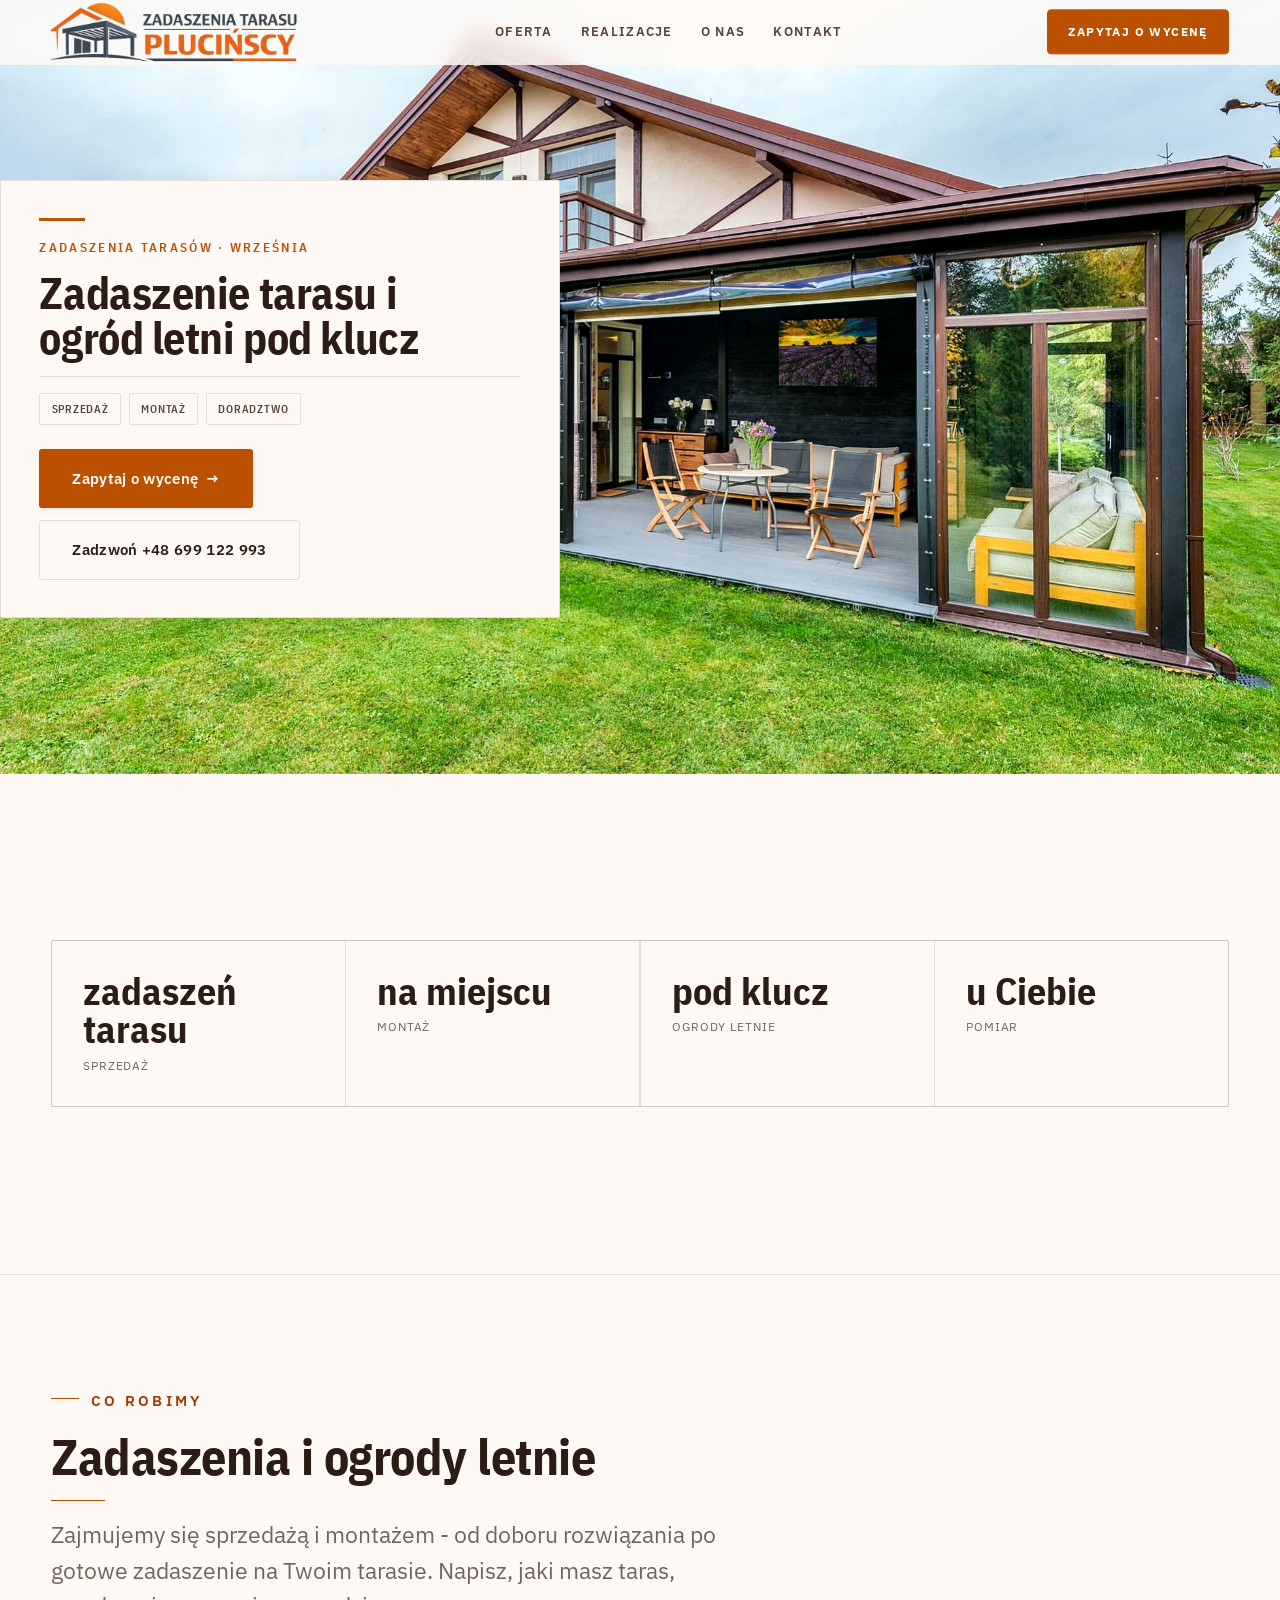
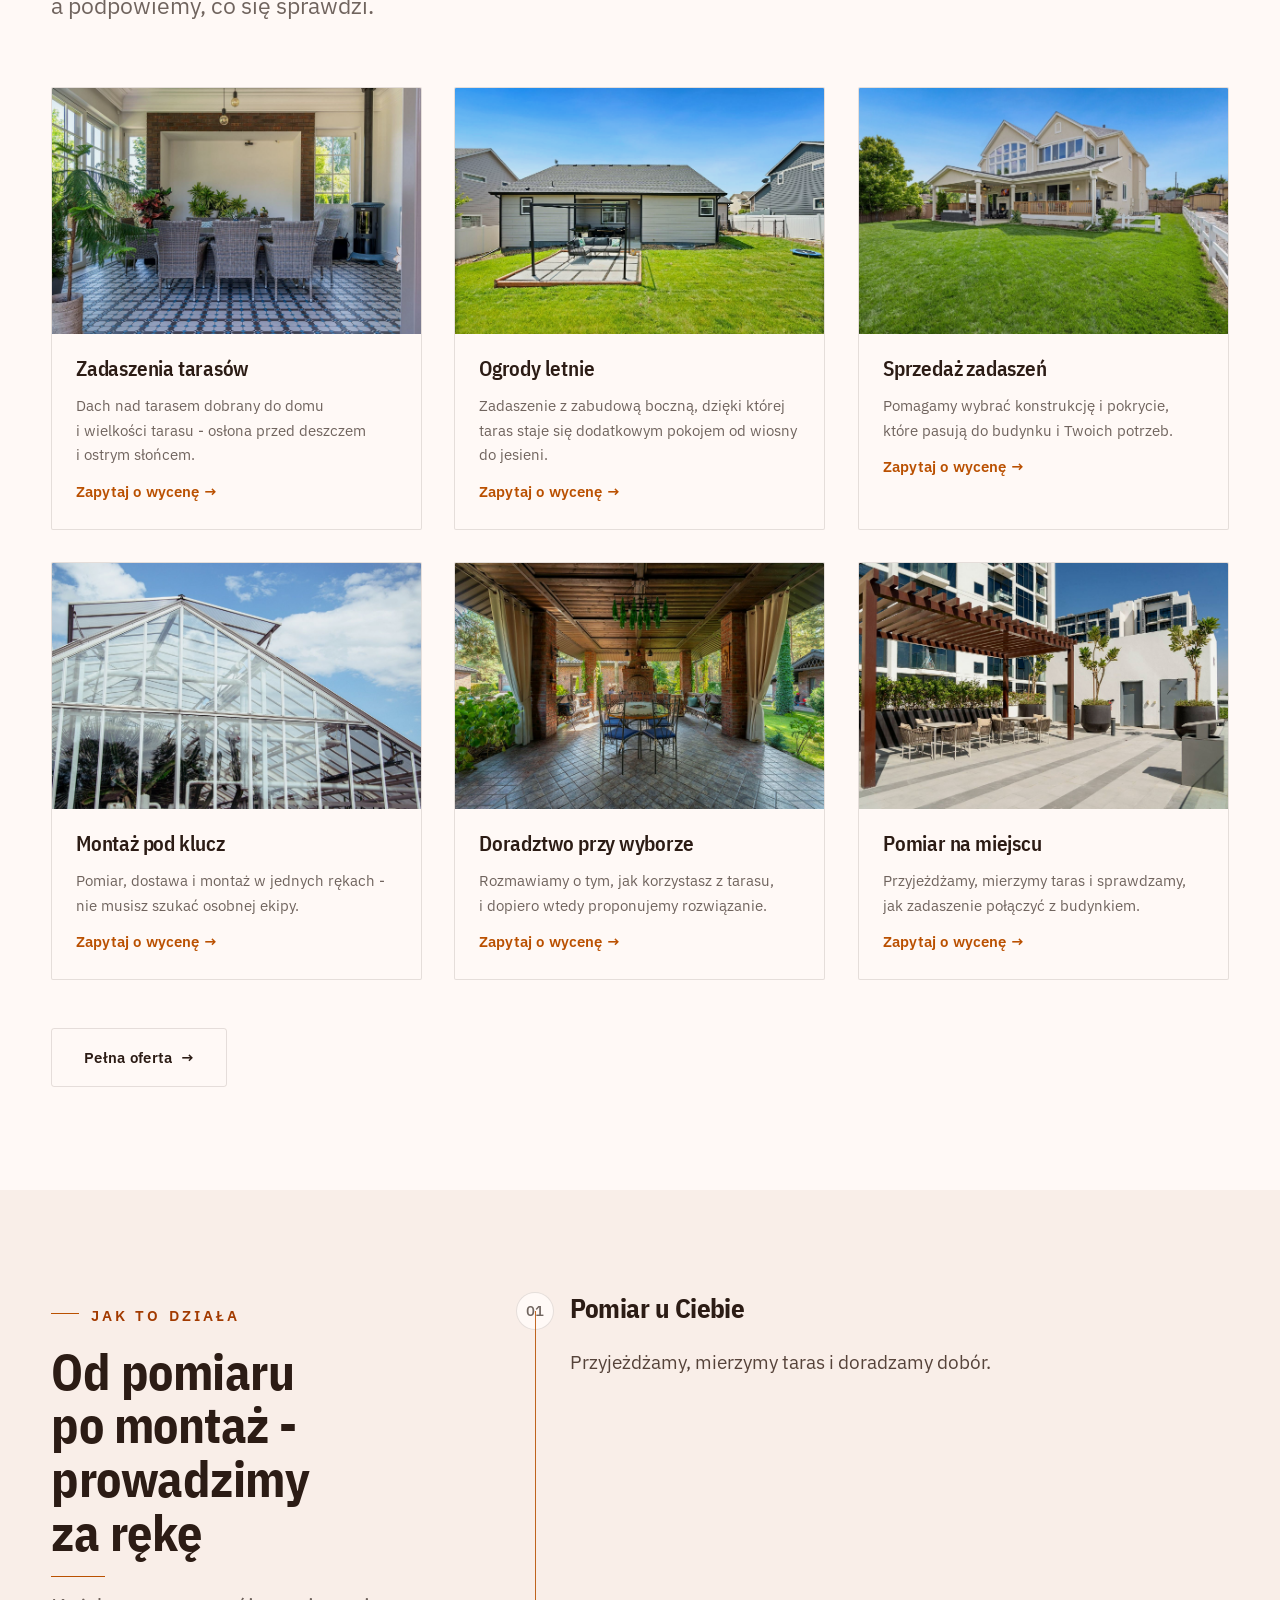
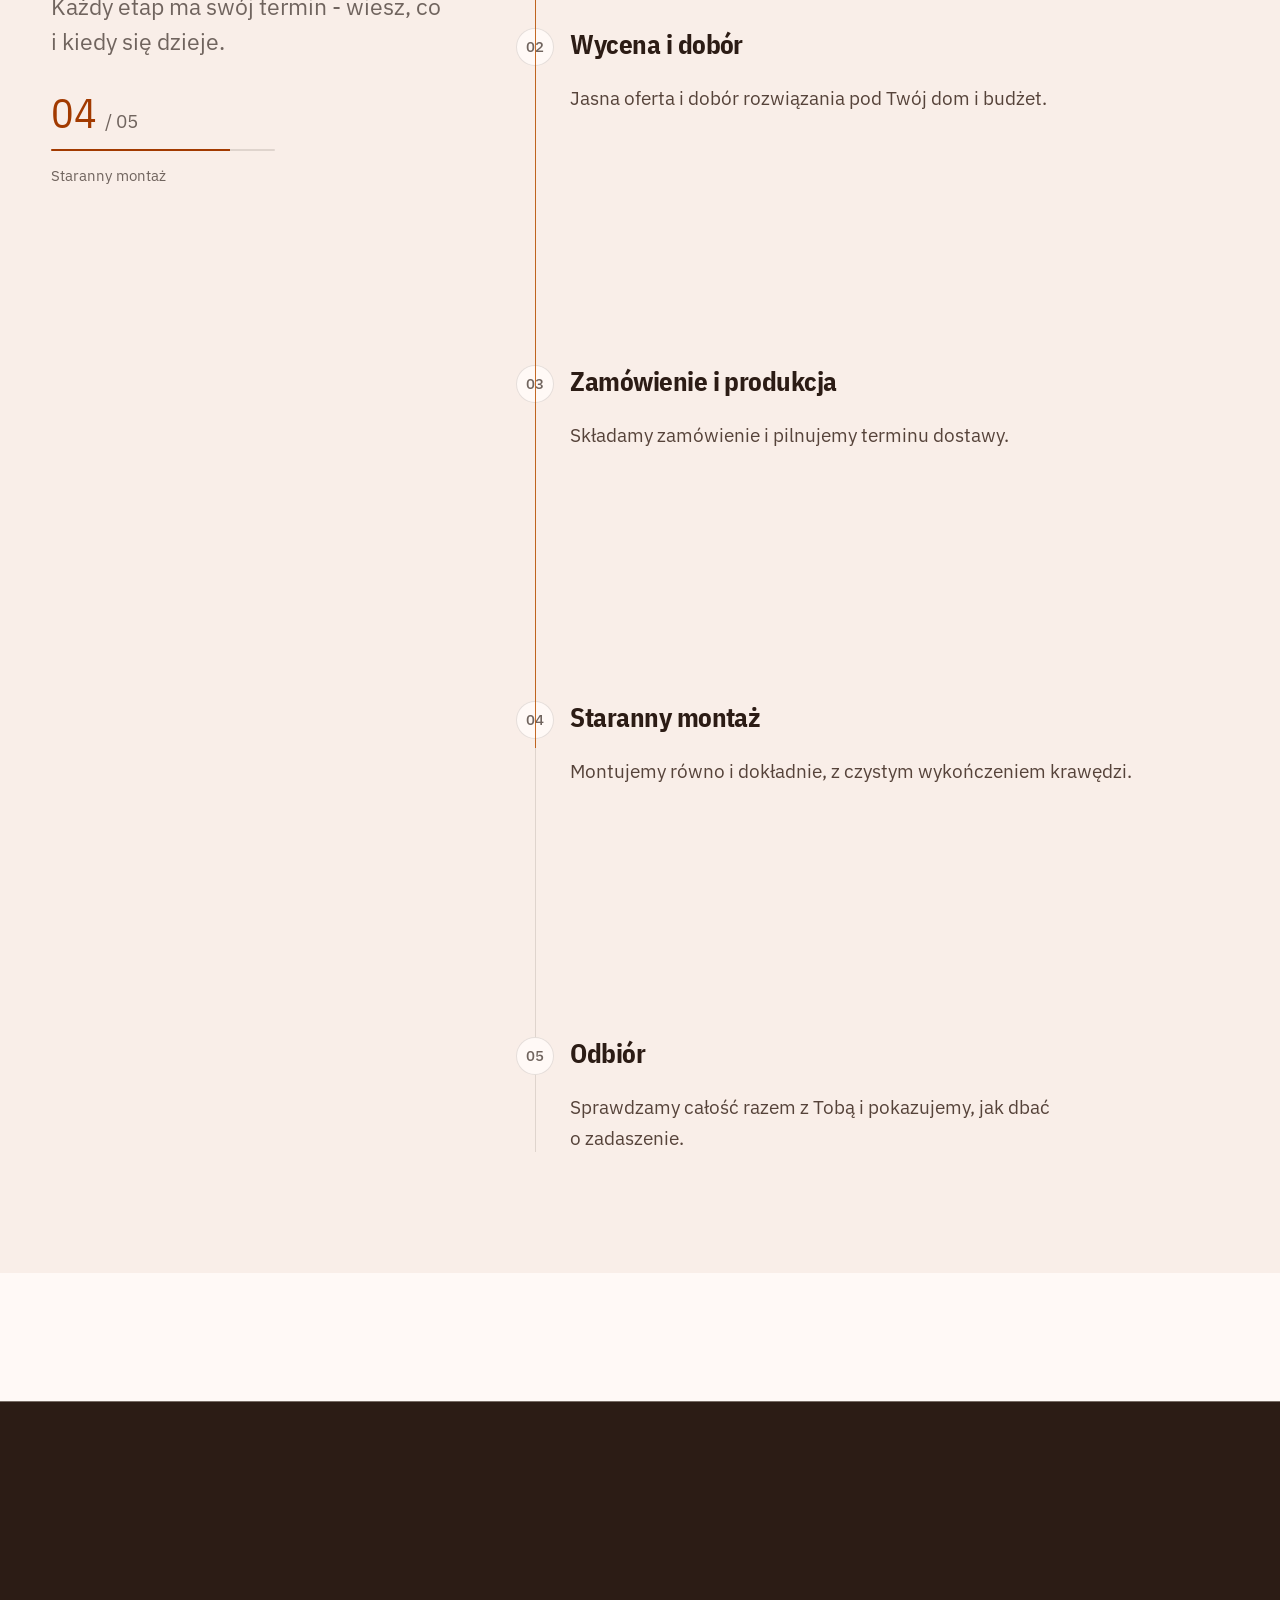
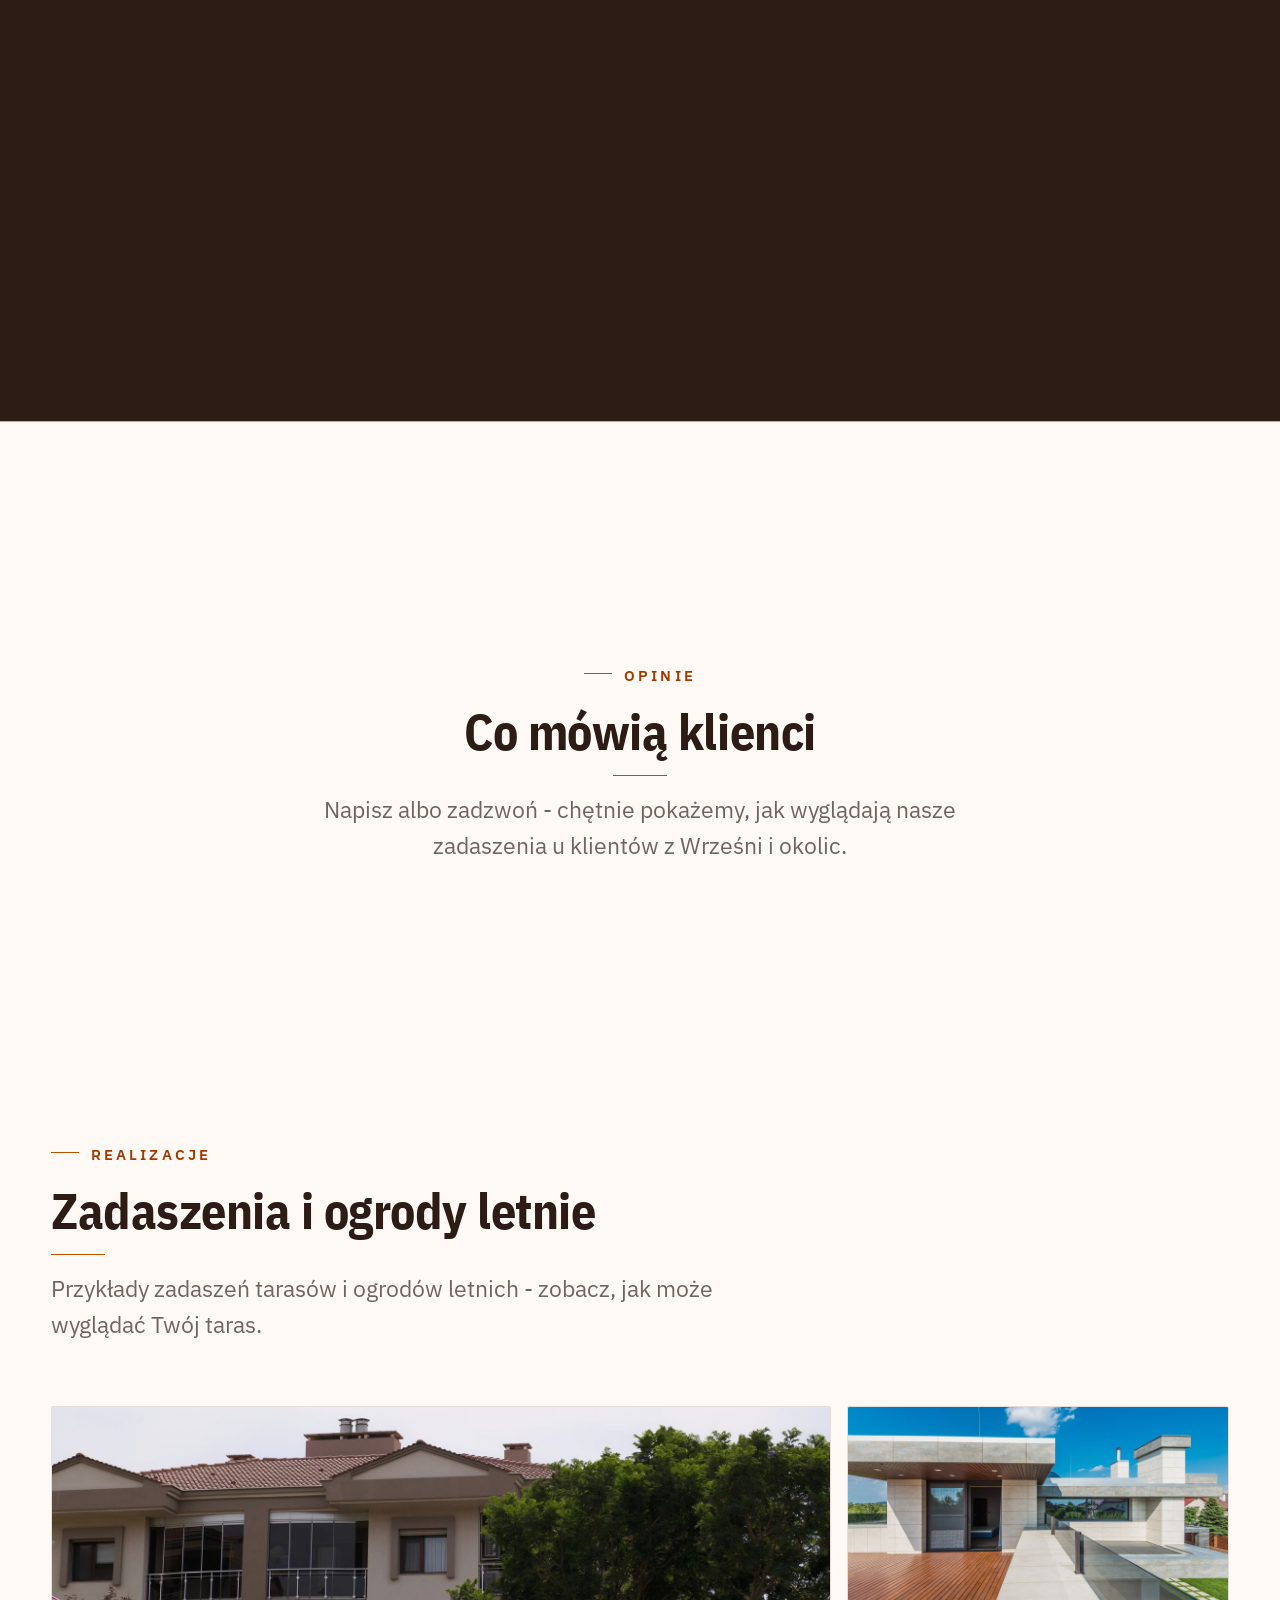
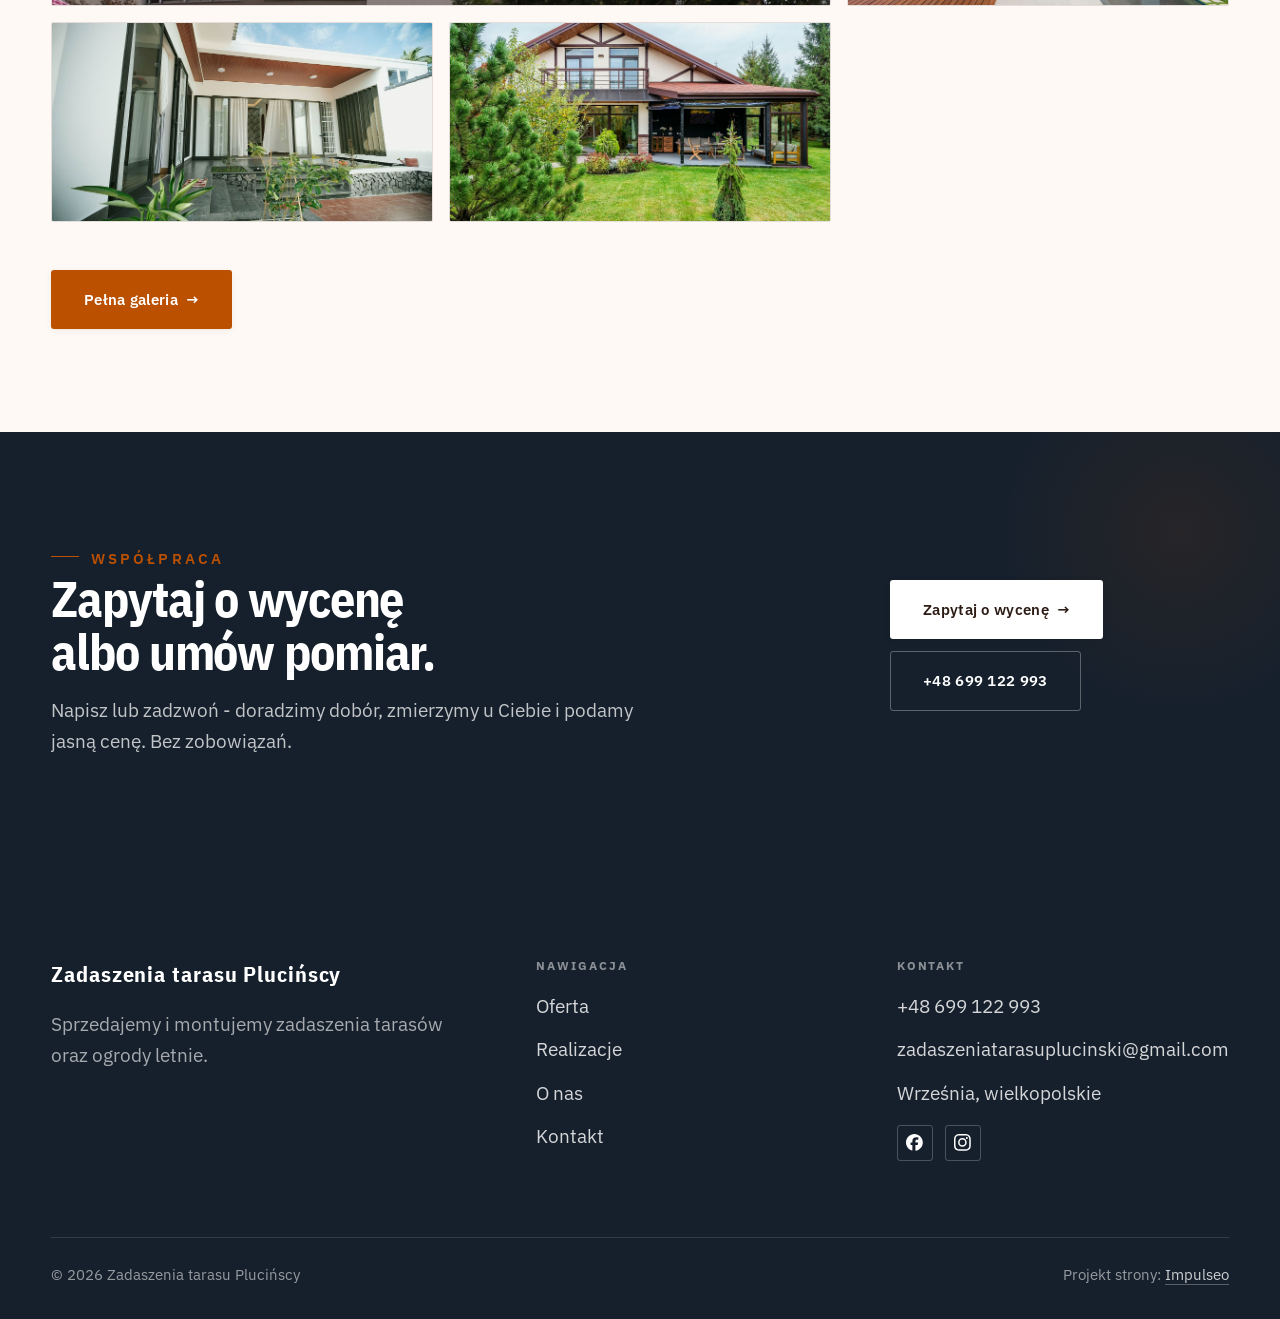
==== index.html @ 1eeb6f60 "Strona demo: zadaszenia-tarasu-plucinscy" ====
<!DOCTYPE html>
<html lang="pl">
<head>
<meta charset="UTF-8">
<meta name="viewport" content="width=device-width, initial-scale=1.0">
<title>Zadaszenia tarasu Plucińscy - zadaszenia tarasów i ogrody letnie · Września</title>
<meta name="description" content="Zadaszenia tarasu Plucińscy - sprzedaż i montaż zadaszeń tarasów oraz ogrodów letnich. Września i okolice.">
<link rel="canonical" href="https://kris20032.github.io/zadaszenia-tarasu-plucinscy/">
<meta name="robots" content="noindex, nofollow">
<meta property="og:type" content="website">
<meta property="og:locale" content="pl_PL">
<meta property="og:site_name" content="Zadaszenia tarasu Plucińscy">
<meta property="og:title" content="Zadaszenia tarasu Plucińscy - zadaszenia tarasów i ogrody letnie · Września">
<meta property="og:description" content="Zadaszenia tarasu Plucińscy - sprzedaż i montaż zadaszeń tarasów oraz ogrodów letnich. Września i okolice.">
<meta property="og:url" content="https://kris20032.github.io/zadaszenia-tarasu-plucinscy/">
<meta property="og:image" content="https://kris20032.github.io/zadaszenia-tarasu-plucinscy/img/og.jpg">
<meta property="og:image:width" content="1200">
<meta property="og:image:height" content="630">
<meta name="twitter:card" content="summary_large_image">
<script type="application/ld+json">{"@context": "https://schema.org", "@type": "LocalBusiness", "name": "Zadaszenia tarasu Plucińscy", "url": "https://kris20032.github.io/zadaszenia-tarasu-plucinscy/", "telephone": "+48699122993", "image": "https://kris20032.github.io/zadaszenia-tarasu-plucinscy/img/og.jpg", "areaServed": "Września", "sameAs": ["https://www.facebook.com/Zadaszeniatarasuplucinski/", "https://www.instagram.com/zadaszeniatarasuplucinscy/"]}</script>
<link rel="preconnect" href="https://fonts.googleapis.com">
<link rel="preconnect" href="https://fonts.gstatic.com" crossorigin>
<link href="https://fonts.googleapis.com/css2?family=IBM+Plex+Sans+Condensed:wght@500;600;700&family=IBM+Plex+Sans:wght@400;500;600&display=swap" rel="stylesheet">
<link rel="stylesheet" href="assets/styles.css?v=426f035f">
</head>
<body>

<header class="nav">
  <div class="wrap nav-inner">
    <a class="brand brand-has-logo" href="index.html"><img class="brand-logo" src="img/logo.png" alt="Zadaszenia tarasu Plucińscy" width="642" height="166" decoding="async"></a>
    <nav class="nav-links">
      <a href="oferta.html">Oferta</a>
      <a href="realizacje.html">Realizacje</a>
      <a href="o-nas.html">O nas</a>
      <a href="kontakt.html">Kontakt</a>
      <a href="kontakt.html" class="btn btn-accent">Zapytaj o wycenę</a>
    </nav>
    <button class="nav-toggle" aria-label="Menu"><span></span><span></span><span></span></button>
  </div>
</header>

<main>
<section class="hero-dom">
  <img class="hd-bg" src="img/hero.jpg" fetchpriority="high" data-rotate="img/g1.jpg|img/g2.jpg" alt="Zadaszenia tarasu Plucińscy" width="1880" height="1255">
  <div class="wrap">
    <div class="hd-panel reveal">
      <span class="hd-tick" aria-hidden="true"></span>
      <span class="hd-kicker">Zadaszenia tarasów · Września</span>
      <h1 class="hd-claim">Zadaszenie tarasu i ogród letni pod klucz</h1>
      <ul class="hd-tags"><li>Sprzedaż</li><li>Montaż</li><li>Doradztwo</li></ul>
      <div class="hd-actions">
        <a href="kontakt.html" class="btn btn-accent">Zapytaj o wycenę <span class="arr">→</span></a>
        <a href="tel:+48699122993" class="btn btn-ghost">Zadzwoń +48 699 122 993</a>
      </div>
      
    </div>
  </div>
</section>
<section class="dom-statband">
  <div class="wrap">
    <div class="dom-stats">
      <div class="dom-stat reveal"><div class="ds-num">zadaszeń tarasu</div><div class="ds-lab">Sprzedaż</div></div>
      <div class="dom-stat reveal"><div class="ds-num">na miejscu</div><div class="ds-lab">Montaż</div></div>
      <div class="dom-stat reveal"><div class="ds-num">pod klucz</div><div class="ds-lab">Ogrody letnie</div></div>
      <div class="dom-stat reveal"><div class="ds-num">u Ciebie</div><div class="ds-lab">Pomiar</div></div>
    </div>
  </div>
</section>
<section class="dom-products" id="produkty">
  <div class="wrap">
    <div class="head reveal">
      <span class="eyebrow">Co robimy</span>
      <h2>Zadaszenia i ogrody letnie</h2>
      <p>Zajmujemy się sprzedażą i montażem - od doboru rozwiązania po gotowe zadaszenie na Twoim tarasie. Napisz, jaki masz taras, a podpowiemy, co się sprawdzi.</p>
    </div>
    <div class="dom-grid">
      <article class="dom-card reveal">
        <figure class="dom-card__img"><img src="img/g3.jpg" alt="Zadaszenia tarasów" loading="lazy" width="1600" height="1068" decoding="async"></figure>
        <div class="dom-card__body">
          <h3 class="dom-card__name">Zadaszenia tarasów</h3>
          <p class="dom-card__tag">Dach nad tarasem dobrany do domu i wielkości tarasu - osłona przed deszczem i ostrym słońcem.</p>
          <a class="dom-card__link" href="kontakt.html">Zapytaj o wycenę <span class="arr">→</span></a>
        </div>
      </article>
      <article class="dom-card reveal">
        <figure class="dom-card__img"><img src="img/g4.jpg" alt="Ogrody letnie" loading="lazy" width="1600" height="1066" decoding="async"></figure>
        <div class="dom-card__body">
          <h3 class="dom-card__name">Ogrody letnie</h3>
          <p class="dom-card__tag">Zadaszenie z zabudową boczną, dzięki której taras staje się dodatkowym pokojem od wiosny do jesieni.</p>
          <a class="dom-card__link" href="kontakt.html">Zapytaj o wycenę <span class="arr">→</span></a>
        </div>
      </article>
      <article class="dom-card reveal">
        <figure class="dom-card__img"><img src="img/g5.jpg" alt="Sprzedaż zadaszeń" loading="lazy" width="1524" height="974" decoding="async"></figure>
        <div class="dom-card__body">
          <h3 class="dom-card__name">Sprzedaż zadaszeń</h3>
          <p class="dom-card__tag">Pomagamy wybrać konstrukcję i pokrycie, które pasują do budynku i Twoich potrzeb.</p>
          <a class="dom-card__link" href="kontakt.html">Zapytaj o wycenę <span class="arr">→</span></a>
        </div>
      </article>
      <article class="dom-card reveal">
        <figure class="dom-card__img"><img src="img/g6.jpg" alt="Montaż pod klucz" loading="lazy" width="1510" height="952" decoding="async"></figure>
        <div class="dom-card__body">
          <h3 class="dom-card__name">Montaż pod klucz</h3>
          <p class="dom-card__tag">Pomiar, dostawa i montaż w jednych rękach - nie musisz szukać osobnej ekipy.</p>
          <a class="dom-card__link" href="kontakt.html">Zapytaj o wycenę <span class="arr">→</span></a>
        </div>
      </article>
      <article class="dom-card reveal">
        <figure class="dom-card__img"><img src="img/g7.jpg" alt="Doradztwo przy wyborze" loading="lazy" width="1600" height="1068" decoding="async"></figure>
        <div class="dom-card__body">
          <h3 class="dom-card__name">Doradztwo przy wyborze</h3>
          <p class="dom-card__tag">Rozmawiamy o tym, jak korzystasz z tarasu, i dopiero wtedy proponujemy rozwiązanie.</p>
          <a class="dom-card__link" href="kontakt.html">Zapytaj o wycenę <span class="arr">→</span></a>
        </div>
      </article>
      <article class="dom-card reveal">
        <figure class="dom-card__img"><img src="img/g8.jpg" alt="Pomiar na miejscu" loading="lazy" width="1600" height="1066" decoding="async"></figure>
        <div class="dom-card__body">
          <h3 class="dom-card__name">Pomiar na miejscu</h3>
          <p class="dom-card__tag">Przyjeżdżamy, mierzymy taras i sprawdzamy, jak zadaszenie połączyć z budynkiem.</p>
          <a class="dom-card__link" href="kontakt.html">Zapytaj o wycenę <span class="arr">→</span></a>
        </div>
      </article>
    </div>
    <div style="margin-top:var(--space-7)" class="reveal"><a href="oferta.html" class="btn btn-ghost">Pełna oferta <span class="arr">→</span></a></div>
  </div>
</section>
<section class="proces proces-os dom">
  <div class="wrap proc-grid">
    <div class="proc-side">
      <div class="head reveal">
        <span class="eyebrow">Jak to działa</span>
        <h2>Od pomiaru po montaż - prowadzimy za rękę</h2>
        <p>Każdy etap ma swój termin - wiesz, co i kiedy się dzieje.</p>
      </div>
      <div class="proc-count" aria-hidden="true"><span class="pc-cur">01</span><span class="pc-all">/ 05</span></div>
      <div class="proc-bar" aria-hidden="true"><i></i></div>
      <p class="proc-now" aria-hidden="true">Pomiar u Ciebie</p>
    </div>
    <ol class="proces-line">
      <li class="reveal"><span class="pno">01</span><h3>Pomiar u Ciebie</h3><p>Przyjeżdżamy, mierzymy taras i doradzamy dobór.</p></li>
      <li class="reveal"><span class="pno">02</span><h3>Wycena i dobór</h3><p>Jasna oferta i dobór rozwiązania pod Twój dom i budżet.</p></li>
      <li class="reveal"><span class="pno">03</span><h3>Zamówienie i produkcja</h3><p>Składamy zamówienie i pilnujemy terminu dostawy.</p></li>
      <li class="reveal"><span class="pno">04</span><h3>Staranny montaż</h3><p>Montujemy równo i dokładnie, z czystym wykończeniem krawędzi.</p></li>
      <li class="reveal"><span class="pno">05</span><h3>Odbiór</h3><p>Sprawdzamy całość razem z Tobą i pokazujemy, jak dbać o zadaszenie.</p></li>
    </ol>
  </div>
</section>
<section class="stopklatka" aria-hidden="true">
  <div class="stk-bg" style="background-image:url(img/g11.jpg)"></div>
</section>
<section class="opinie op-fallback">
  <div class="wrap">
    <div class="head center reveal">
      <span class="eyebrow">Opinie</span>
      <h2>Co mówią klienci</h2>
      <p>Napisz albo zadzwoń - chętnie pokażemy, jak wyglądają nasze zadaszenia u klientów z Wrześni i okolic.</p>
    </div>
  </div>
</section>
<section>
  <div class="wrap">
    <div class="head reveal">
      <span class="eyebrow">Realizacje</span>
      <h2>Zadaszenia i ogrody letnie</h2>
      <p>Przykłady zadaszeń tarasów i ogrodów letnich - zobacz, jak może wyglądać Twój taras.</p>
    </div>
    <div class="gallery">
      <div class="tile t-two3 reveal"><img src="img/g9.jpg" alt="Zadaszenia tarasu Plucińscy" loading="lazy" width="1538" height="994" decoding="async"></div>
      <div class="tile t-third reveal"><img src="img/g10.jpg" alt="Zadaszenia tarasu Plucińscy" loading="lazy" width="1562" height="1030" decoding="async"></div>
      <div class="tile t-third reveal"><img src="img/g12.jpg" alt="Zadaszenia tarasu Plucińscy" loading="lazy" width="1600" height="1066" decoding="async"></div>
      <div class="tile t-third reveal"><img src="img/about.jpg" alt="Zadaszenia tarasu Plucińscy" loading="lazy" width="1600" height="1068" decoding="async"></div>
    </div>
    <div style="margin-top:var(--space-7)" class="reveal"><a href="realizacje.html" class="btn btn-accent">Pełna galeria <span class="arr">→</span></a></div>
  </div>
</section>
<section class="cta">
  <div class="wrap">
    <div class="reveal">
      <span class="eyebrow">Współpraca</span>
      <h2>Zapytaj o wycenę albo umów pomiar.</h2>
      <p>Napisz lub zadzwoń - doradzimy dobór, zmierzymy u Ciebie i podamy jasną cenę. Bez zobowiązań.</p>
    </div>
    <div class="cta-actions reveal">
      <a href="kontakt.html" class="btn btn-light">Zapytaj o wycenę <span class="arr">→</span></a>
      <a href="tel:+48699122993" class="btn btn-ghost btn-ghost-cta">+48 699 122 993</a>
    </div>
  </div>
</section>
</main>

<footer>
  <div class="wrap">
    <div class="foot-grid">
      <div class="foot-brand">
        <div class="name">Zadaszenia tarasu Plucińscy</div>
        <p>Sprzedajemy i montujemy zadaszenia tarasów oraz ogrody letnie.</p>
      </div>
      <div class="foot-col">
        <h4>Nawigacja</h4>
        <a href="oferta.html">Oferta</a>
        <a href="realizacje.html">Realizacje</a>
        <a href="o-nas.html">O nas</a>
        <a href="kontakt.html">Kontakt</a>
      </div>
      <div class="foot-col">
        <h4>Kontakt</h4>
        <a href="tel:+48699122993">+48 699 122 993</a>
        <a href="mailto:zadaszeniatarasuplucinski@gmail.com">zadaszeniatarasuplucinski@gmail.com</a>
        <p>Września, wielkopolskie</p>
      <div class="foot-soc">
        <a class="soc" href="https://www.facebook.com/Zadaszeniatarasuplucinski/" target="_blank" rel="noopener" aria-label="Facebook - Zadaszenia tarasu Plucińscy"><svg viewBox="0 0 24 24" aria-hidden="true" focusable="false"><path d="M9.101 23.691v-7.98H6.627v-3.667h2.474v-1.58c0-4.085 1.848-5.978 5.858-5.978.401 0 .955.042 1.468.103a8.68 8.68 0 0 1 1.141.195v3.325a8.623 8.623 0 0 0-.653-.036 26.805 26.805 0 0 0-.733-.009c-.707 0-1.259.096-1.675.309a1.686 1.686 0 0 0-.679.622c-.258.42-.374.995-.374 1.752v1.297h3.919l-.386 2.103-.287 1.564h-3.246v8.245C19.396 23.238 24 18.179 24 12.044c0-6.627-5.373-12-12-12s-12 5.373-12 12c0 5.628 3.874 10.35 9.101 11.647Z" fill="currentColor"/></svg></a>
        <a class="soc" href="https://www.instagram.com/zadaszeniatarasuplucinscy/" target="_blank" rel="noopener" aria-label="Instagram - Zadaszenia tarasu Plucińscy"><svg viewBox="0 0 24 24" aria-hidden="true" focusable="false"><path d="M7.0301.084c-1.2768.0602-2.1487.264-2.911.5634-.7888.3075-1.4575.72-2.1228 1.3877-.6652.6677-1.075 1.3368-1.3802 2.127-.2954.7638-.4956 1.6365-.552 2.914-.0564 1.2775-.0689 1.6882-.0626 4.947.0062 3.2586.0206 3.6671.0825 4.9473.061 1.2765.264 2.1482.5635 2.9107.308.7889.72 1.4573 1.388 2.1228.6679.6655 1.3365 1.0743 2.1285 1.38.7632.295 1.6361.4961 2.9134.552 1.2773.056 1.6884.069 4.9462.0627 3.2578-.0062 3.668-.0207 4.9478-.0814 1.28-.0607 2.147-.2652 2.9098-.5633.7889-.3086 1.4578-.72 2.1228-1.3881.665-.6682 1.0745-1.3378 1.3795-2.1284.2957-.7632.4966-1.636.552-2.9124.056-1.2809.0692-1.6898.063-4.948-.0063-3.2583-.021-3.6668-.0817-4.9465-.0607-1.2797-.264-2.1487-.5633-2.9117-.3084-.7889-.72-1.4568-1.3876-2.1228C21.2982 1.33 20.628.9208 19.8378.6165 19.074.321 18.2017.1197 16.9244.0645 15.6471.0093 15.236-.005 11.977.0014 8.718.0076 8.31.0215 7.0301.0839m.1402 21.6932c-1.17-.0509-1.8053-.2453-2.2287-.408-.5606-.216-.96-.4771-1.3819-.895-.422-.4178-.6811-.8186-.9-1.378-.1644-.4234-.3624-1.058-.4171-2.228-.0595-1.2645-.072-1.6442-.079-4.848-.007-3.2037.0053-3.583.0607-4.848.05-1.169.2456-1.805.408-2.2282.216-.5613.4762-.96.895-1.3816.4188-.4217.8184-.6814 1.3783-.9003.423-.1651 1.0575-.3614 2.227-.4171 1.2655-.06 1.6447-.072 4.848-.079 3.2033-.007 3.5835.005 4.8495.0608 1.169.0508 1.8053.2445 2.228.408.5608.216.96.4754 1.3816.895.4217.4194.6816.8176.9005 1.3787.1653.4217.3617 1.056.4169 2.2263.0602 1.2655.0739 1.645.0796 4.848.0058 3.203-.0055 3.5834-.061 4.848-.051 1.17-.245 1.8055-.408 2.2294-.216.5604-.4763.96-.8954 1.3814-.419.4215-.8181.6811-1.3783.9-.4224.1649-1.0577.3617-2.2262.4174-1.2656.0595-1.6448.072-4.8493.079-3.2045.007-3.5825-.006-4.848-.0608M16.953 5.5864A1.44 1.44 0 1 0 18.39 4.144a1.44 1.44 0 0 0-1.437 1.4424M5.8385 12.012c.0067 3.4032 2.7706 6.1557 6.173 6.1493 3.4026-.0065 6.157-2.7701 6.1506-6.1733-.0065-3.4032-2.771-6.1565-6.174-6.1498-3.403.0067-6.156 2.771-6.1496 6.1738M8 12.0077a4 4 0 1 1 4.008 3.9921A3.9996 3.9996 0 0 1 8 12.0077" fill="currentColor"/></svg></a>
      </div>
      </div>
    </div>
    <div class="foot-bot">
      <span>© 2026 Zadaszenia tarasu Plucińscy</span>
      <span>Projekt strony: <a class="foot-credit" href="https://impulseo.pl" target="_blank" rel="noopener">Impulseo</a></span>
    </div>
  </div>
</footer>
<div class="sticky-reserve"><a class="sr-book" href="kontakt.html">Zapytaj o wycenę</a><a class="sr-call" href="tel:+48699122993" aria-label="Zadzwoń"><svg class="ico-tel" width="16" height="16" viewBox="0 0 24 24" fill="none" aria-hidden="true"><path d="M6.6 10.8a15.5 15.5 0 0 0 6.6 6.6l2.2-2.2a1 1 0 0 1 1-.24 11.4 11.4 0 0 0 3.6.58 1 1 0 0 1 1 1V20a1 1 0 0 1-1 1A17 17 0 0 1 3 4a1 1 0 0 1 1-1h3.5a1 1 0 0 1 1 1c0 1.25.2 2.46.58 3.6a1 1 0 0 1-.25 1l-2.23 2.2Z" fill="currentColor"/></svg></a></div>
<div class="demo-wazne" data-do="2026-11-03" data-cykl="3" hidden><svg class="dw-ico" width="13" height="13" viewBox="0 0 24 24" fill="none" aria-hidden="true"><circle cx="12" cy="12" r="8.6" stroke="currentColor" stroke-width="1.8"/><path d="M12 7.2V12l3.3 2" stroke="currentColor" stroke-width="1.8" stroke-linecap="round"/></svg><span class="dw-txt"></span></div>

<script src="assets/main.js"></script>
</body>
</html>
---- assets/styles.css ----
/* ============================================================
   STOLBASZ — premium, architektoniczny B2B fit-out
   Jasna paleta, zero brązu. System wg premium-web-craft.
   Projekt strony: Impulseo (impulseo.pl)
   ============================================================ */

:root{
  /* PALETA — jasna, architektoniczna, chłodna */
  --paper:#F4F7FA;          /* główne tło */
  --paper-2:#E7EDF3;        /* sekcje alternatywne (chłodny jasny szary) */
  --paper-3:#E7EDF3;        /* delikatne wypełnienia */
  --ink:#16202C;            /* tekst główny — chłodny grafit */
  --ink-soft:#3A4654;       /* nagłówki drugorzędne */
  --muted:#5C6672;          /* tekst poboczny */
  --line:rgba(22,32,44,.12);/* hairline */
  --accent:#235E96;         /* stonowany petrol-slate — jedyny akcent */
  --accent-d:#1A4A78;
  --accent-soft:rgba(35,94,150,.10);
  --dark:#16202C;           /* sekcje ciemne (stopka/CTA) */

  /* HOVER ZDJĘĆ — JEDEN standard dla całego silnika (decyzja K. 04.08.2026, artefakt z wariantami).
     AKTUALNE (K.+Szymon 09.08.2026, wybór z artefaktu 6 wariantów): zoom 1.05 przy 1.4s -
     przy tak długim czasie mocniejszy kadr NIE skacze, tylko „oddycha". Poprzedni standard
     (1.02 / .55s z 04.08) odbierany jako dynamiczny i szybki.
     Spoczynek lekko przygaszony, ale TYLKO tam, gdzie jest mysz (@media hover:hover) —
     na telefonie zdjęcia zostają w pełnej jasności. */
  --img-zoom:1.05;                   /* K.+Szymon 09.08: wariant F z artefaktu porównawczego */
  --img-rest:brightness(.95) saturate(.99);
  --img-hot:brightness(1.06) saturate(1.05);
  --img-dur:1.4s;                    /* K.+Szymon 09.08 (wariant F): powoli = elegancko */
  --img-ease:cubic-bezier(.16,.84,.44,1);  /* miękki ogon, efekt „oddychania" */

  /* ODSTĘPY — skala 4/8 */
  --space-1:4px; --space-2:8px; --space-3:12px; --space-4:16px; --space-5:24px;
  --space-6:32px; --space-7:48px; --space-8:64px; --space-9:96px; --space-10:128px;

  /* TYPOGRAFIA — fluid clamp() (skala podbita 16.07.2026: większe, czytelniejsze litery — uwaga Adama) */
  --text-sm:clamp(.9rem,.87rem + .12vw,1rem);
  --text-base:clamp(1.08rem,1.04rem + .18vw,1.2rem);
  --text-lg:clamp(1.24rem,1.15rem + .34vw,1.44rem);
  --text-h3:clamp(1.34rem,1.22rem + .55vw,1.66rem);
  --text-h2:clamp(2.1rem,1.66rem + 2.1vw,3.1rem);
  --text-h1:clamp(2.9rem,2.1rem + 4vw,5.1rem);

  /* PROMIENIE — architektoniczne, raczej ostre */
  --r-sm:3px; --r-md:6px; --r-lg:10px;

  /* RUCH */
  --ease:cubic-bezier(.25,.46,.45,.94); --dur:.24s;

  /* CIENIE — miękkie, warstwowe */
  --sh-sm:0 1px 2px rgba(16,24,32,.04), 0 2px 8px rgba(16,24,32,.05);
  --sh-md:0 2px 6px rgba(16,24,32,.05), 0 12px 28px -8px rgba(16,24,32,.12);
  --sh-lg:0 6px 14px rgba(16,24,32,.07), 0 26px 56px -18px rgba(16,24,32,.22);

  --hairline:1px solid var(--line);

  --font-display:'IBM Plex Sans Condensed','IBM Plex Sans',sans-serif;
  --font-body:'IBM Plex Sans',sans-serif;
}

*{box-sizing:border-box;margin:0;padding:0}
html{scroll-behavior:smooth}
body{
  font-family:var(--font-body);
  font-size:var(--text-base);
  line-height:1.65;
  color:var(--ink);
  background:var(--paper);
  -webkit-font-smoothing:antialiased;
  text-rendering:optimizeLegibility;
}
img{max-width:100%;height:auto;display:block}  /* height:auto = width/height z atrybutów trzyma proporcje (TOP#12) */
a{color:inherit;text-decoration:none}

.wrap{width:min(92%,1180px);margin-inline:auto}
section{padding-block:clamp(52px,6.5vw,96px)}

h1,h2,h3{font-family:var(--font-display);font-weight:700;line-height:1.08;letter-spacing:-.02em;color:var(--ink)}
h1{font-size:var(--text-h1);letter-spacing:-.035em}
h2{font-size:var(--text-h2);letter-spacing:-.025em}
h3{font-size:var(--text-h3)}
/* MIARA — długość wiersza. WCAG 2.2 SC 1.4.8: max 80 znaków; Butterick: 45–90.
   68ch daje realnie 72–78 znaków polskiego tekstu, czyli z zapasem pod granicą.
   Wcześniej limit miał TYLKO <p> — <li>, <blockquote> i <dd> nie miały żadnego,
   i to jedyny powód, dla którego 23 bloki na dwóch oddanych stronach jadą po
   83–106 znaków w wierszu (pomiar 07.08.2026, bramka `miara`).
   ⚠️ Listy i definicje ograniczamy TYLKO bez klasy: `ul`/`ol` z klasą to u nas
   układ (siatki kafli, menu), a nie tekst ciągły — tam miarę wyznacza układ. */
/* 60ch, nie 68ch (K. 10.08): po zmianie fontów na węższe kroje (DM Sans i spółka)
   w 68ch mieściło się ~90 znaków - bramka pikselowa słusznie zgłaszała przekroczenie
   granicy 80. Pomiar na żywej przeglądarce: 60ch = 90 znaków, 53ch = ~78 znaków, czyli normę WCAG 1.4.8. */
:root{ --miara:53ch }
p{max-width:min(100%,var(--miara))}
blockquote,
ul:not([class])>li, ol:not([class])>li,
dl:not([class])>dd{max-width:min(100%,var(--miara))}

/* ⚠️ Świadomie BEZ wyjątku `.tile p,.card p,.svc p{max-width:none}`, choć nasuwa się sam:
   te akapity BYŁY już ograniczone (stare `p{max-width:65ch}`), więc „wyjątek" nie odblokowałby
   niczego nowego — tylko ROZLUŹNIŁ stan sprzed zmiany na wszystkich demach naraz.
   `figcaption` żadna z reguł wyżej nie dotyczy, więc też nie potrzebuje zwolnienia. */

/* ŁAMANIE. `balance` wyrównuje długości wierszy w nagłówku, `pretty` pilnuje ostatniego
   wiersza akapitu, żeby nie został w nim jeden wyraz. Obsługiwane od Chrome 117 /
   Safari 17.5; starsze przeglądarki po prostu ignorują tę własność.
   `text-wrap:pretty` nie występowało dotąd ANI RAZ w silniku ani w repo klientów. */
h1,h2,h3,.lead,.lede{text-wrap:balance}
p,li,blockquote,dd{text-wrap:pretty}

.eyebrow{
  font-family:var(--font-body);
  font-size:var(--text-sm);
  font-weight:600;
  letter-spacing:.18em;
  text-transform:uppercase;
  color:var(--accent);
  display:inline-flex;align-items:center;gap:var(--space-3);
}
/* flex:none + margin-top = kreska trzyma się PIERWSZEJ linii. Wcześniej align-items:center
   centrowało ją względem całego bloku i przy zawinięciu (długi kicker typu
   „…WNĘTRZ · LESZNO · OD 2019") druga linia lądowała z brzydkim wcięciem. */
.eyebrow{align-items:flex-start}
.eyebrow>*,.eyebrow{text-wrap:balance}   /* dlugi kicker lamal sie na sierote typu samo „2019" w drugiej linii */
.eyebrow::before{content:"";width:28px;height:1px;background:var(--accent);display:inline-block;flex:none;margin-top:.62em}

.muted{color:var(--muted)}
.lead{font-size:var(--text-lg);line-height:1.55;color:var(--ink-soft);max-width:50ch}

/* ---------- BUTTONS ---------- */
.btn{
  display:inline-flex;align-items:center;gap:var(--space-2);
  font-weight:600;font-size:var(--text-sm);letter-spacing:.02em;
  padding:var(--space-4) var(--space-6);
  border-radius:var(--r-sm);
  transition:transform var(--dur) var(--ease),box-shadow var(--dur) var(--ease),background var(--dur) var(--ease);
  cursor:pointer;border:1px solid transparent;
}
.btn-accent{background:var(--accent);color:#fff;box-shadow:var(--sh-sm)}
.btn-accent:hover{background:var(--accent-d);transform:translateY(-2px);box-shadow:var(--sh-md)}
.btn-accent:active{transform:translateY(0);box-shadow:var(--sh-sm)}
.btn-ghost{background:transparent;color:var(--ink);border-color:var(--line)}
.btn-ghost:hover{border-color:var(--accent);color:var(--accent);transform:translateY(-2px)}
.btn-light{background:#fff;color:var(--ink);box-shadow:var(--sh-sm)}
.btn-light:hover{transform:translateY(-2px);box-shadow:var(--sh-md)}
.btn .arr{transition:transform var(--dur) var(--ease)}
.btn:hover .arr{transform:translateX(4px)}

/* ---------- NAV ---------- */
.nav{
  position:sticky;top:0;z-index:50;
  background:color-mix(in srgb,var(--paper) 88%,transparent);
  backdrop-filter:saturate(140%) blur(10px);
  border-bottom:var(--hairline);
}
.nav-inner{display:flex;align-items:center;justify-content:space-between;gap:var(--space-5);height:72px}
/* ANTY-NACHODZENIE (K. 05.08.2026): długa nazwa firmy + przycisk z pełnym numerem nie mieściły się w pasku
   i flex ściskał linki PONIŻEJ ich treści - "Kontakt" wchodził na ramkę "Zadzwoń +48 ...". Teraz ustępuje
   nazwa marki (skrót wielokropkiem), a menu i przycisk nigdy się nie kurczą ani nie zachodzą na siebie. */
.brand{display:flex;flex-direction:column;line-height:1;min-width:0;flex:0 1 auto}
.brand .name{font-family:var(--font-display);font-weight:800;font-size:1.35rem;letter-spacing:.04em;white-space:nowrap;overflow:hidden;text-overflow:ellipsis}
.brand .sub{font-size:.62rem;letter-spacing:.34em;text-transform:uppercase;color:var(--muted);margin-top:5px;white-space:nowrap;overflow:hidden;text-overflow:ellipsis}
.nav-links{display:flex;align-items:center;gap:var(--space-6);flex:0 0 auto}
.nav-links a{font-size:var(--text-sm);font-weight:500;color:var(--ink-soft);position:relative;padding-block:4px;white-space:nowrap;transition:color var(--dur) var(--ease)}
.nav-links a::after{content:"";position:absolute;left:0;bottom:0;width:0;height:1.5px;background:var(--accent);transition:width var(--dur) var(--ease)}
.nav-links a:hover,.nav-links a.active{color:var(--ink)}
.nav-links a:hover::after,.nav-links a.active::after{width:100%}
.nav-links .btn{padding:var(--space-2) var(--space-5)}
/* przyciski w nav: właściwy kolor (przebij .nav-links a) + bez podkreślenia */
.nav-links a.btn-accent{color:#fff}
.nav-links a.btn-ghost,.nav-links a.btn-light{color:var(--ink)}
/* CTA w pasku: NIE podkreślenie spod linków menu, ale ten sam przelatujący błysk,
   co na wszystkich innych przyciskach (zgłoszenie K. 13.08.2026 - „na hero jest efekt
   światła przechodzącego przez przycisk, na navbarze go nie ma, a mają być identyczne").
   Reguła `.nav-links a::after` jest silniejsza od `.btn::after`, więc trzeba jej
   geometrię wyzerować i wpisać połysk z nazwy - samo `display:none` gasiło efekt. */
.nav-links a.btn::after{
  display:block;content:"";position:absolute;inset:0;z-index:-1;pointer-events:none;
  width:auto;height:auto;border-radius:inherit;   /* kasuje geometrię podkreślenia (width:0;height:1.5px) */
  background:linear-gradient(100deg,transparent 32%,rgba(255,255,255,.20) 50%,transparent 68%);
  translate:-120% 0}
@media (prefers-reduced-motion:no-preference){
  .nav-links a.btn:hover::after{translate:120% 0;transition:translate .75s var(--mt-ease,cubic-bezier(.16,.84,.44,1))}
}
.nav-toggle{display:none;background:none;border:none;cursor:pointer;flex-direction:column;gap:5px;padding:8px}
.nav-toggle span{width:24px;height:2px;background:var(--ink);transition:var(--dur)}
/* Ciasny zakres MIĘDZY menu mobilnym a pełnym pulpitem: zbijamy odstępy i nazwę marki,
   żeby wszystko zmieściło się naturalnie, zanim w ogóle dojdzie do skracania wielokropkiem. */
@media(max-width:1280px) and (min-width:921px){
  .nav-links{gap:var(--space-4)}
  .nav-links .btn{padding:var(--space-2) var(--space-4)}
  .brand .name{font-size:1.15rem}
}

/* ---------- HERO (split) ---------- */
.hero{position:relative;overflow:hidden;border-bottom:var(--hairline)}
.hero-grid{display:grid;grid-template-columns:1.05fr .95fr;gap:clamp(24px,4vw,60px);align-items:center;
  padding-block:clamp(36px,4.5vw,64px)}
.hero-copy .eyebrow{margin-bottom:var(--space-5)}
.hero-copy h1{margin-bottom:var(--space-5)}
.hero-copy .lead{margin-bottom:var(--space-7)}
.hero-actions{display:flex;flex-wrap:wrap;gap:var(--space-4)}
.hero-art{position:relative;aspect-ratio:4/3;border-radius:var(--r-lg);overflow:hidden;box-shadow:var(--sh-lg)}
.hero-art img{width:100%;height:100%;object-fit:cover}
.hero-art::after{content:"";position:absolute;inset:0;background:linear-gradient(180deg,transparent 55%,rgba(18,24,28,.28))}
.hero-badge{position:absolute;left:var(--space-5);bottom:var(--space-5);z-index:2;
  background:rgba(252,252,251,.94);backdrop-filter:blur(4px);
  border-radius:var(--r-md);padding:var(--space-4) var(--space-5);box-shadow:var(--sh-md);max-width:78%}
.hero-badge strong{display:block;font-family:var(--font-display);font-size:1rem;letter-spacing:-.01em}
.hero-badge span{font-size:var(--text-sm);color:var(--muted)}

/* ---------- HERO duży / kinowy (strona główna) ---------- */
.hero-cine{position:relative;min-height:clamp(560px,82vh,840px);min-height:clamp(560px,82svh,840px);display:flex;align-items:center;overflow:hidden;border-bottom:var(--hairline)}
.hero-cine>img{position:absolute;inset:0;width:100%;height:100%;object-fit:cover;z-index:0}
.hero-cine::after{content:"";position:absolute;inset:0;z-index:1;
  background:linear-gradient(95deg,rgba(13,18,23,.86) 0%,rgba(13,18,23,.64) 32%,rgba(13,18,23,.24) 62%,rgba(13,18,23,.04) 100%)}
.hero-cine .wrap{position:relative;z-index:2;padding-block:var(--space-8)}
.hero-cine .hero-copy{max-width:660px}
.hero-cine .eyebrow{color:#fff;margin-bottom:var(--space-5)}
.hero-cine .eyebrow::before{background:#fff}
.hero-cine h1{color:#fff;margin-bottom:var(--space-5);font-size:clamp(2.9rem,2rem + 4.4vw,5.2rem);text-wrap:balance}
.hero-cine .lead{color:rgba(255,255,255,.92);max-width:48ch;margin-bottom:var(--space-7)}
.hero-cine .hero-actions{display:flex;flex-wrap:wrap;gap:var(--space-4)}
/* NISKIE OKNO (laptop z dokiem i paskami przeglądarki ma ~700-780 px wysokości widoku):
   H1 do 5.2rem + długi lead nie mieściły się i przyciski wypadały POD krawędź ekranu -
   klient widział stronę bez ani jednego CTA. Skalujemy w dół, zamiast przycinać treść. */
@media(min-width:821px) and (max-height:820px){
  .hero-cine{min-height:clamp(520px,94svh,780px)}
  .hero-cine .wrap{padding-block:var(--space-6)}
  .hero-cine h1{font-size:clamp(2.2rem,1.5rem + 2.6vw,3.6rem);margin-bottom:var(--space-4)}
  .hero-cine .eyebrow{margin-bottom:var(--space-4)}
  .hero-cine .lead{margin-bottom:var(--space-5);max-width:44ch}
}
@media(max-width:680px){
  .hero-cine{min-height:clamp(520px,76vh,640px);min-height:clamp(520px,76svh,640px);align-items:flex-end}
  .hero-cine::after{background:linear-gradient(0deg,rgba(13,18,23,.9) 6%,rgba(13,18,23,.45) 55%,rgba(13,18,23,.25) 100%)}
  .hero-cine .wrap{padding-bottom:var(--space-9)}
  /* TELEFON (~90% oglądających): lead potrafił zająć 8 linii i zepchnąć CTA poza pierwszy ekran.
     Zwężamy interlinię i skalę - treści nie ucinamy, bo to ona sprzedaje. */
  .hero-cine .lead{font-size:.98rem;line-height:1.5;margin-bottom:var(--space-5)}
  .hero-cine .eyebrow{font-size:.72rem;letter-spacing:.13em;margin-bottom:var(--space-4)}
  .hero-cine .eyebrow::before{width:20px}
  .hero-cine h1{margin-bottom:var(--space-4)}
}

/* full-bleed hero variant (podstrony) */
.pagehead{position:relative;min-height:46vh;min-height:46svh;display:flex;align-items:flex-end;overflow:hidden;border-bottom:var(--hairline)}
.pagehead img{position:absolute;inset:0;width:100%;height:100%;object-fit:cover}
/* 10.08.2026 (decyzja K.): mocniejsze przyciemnienie + cień pod tekstem. Bramka mierzyła na
   nagłówkach podstron 3,38-3,43:1 przy wymaganych 4,5 — jasne zdjęcie (hala, śnieg, niebo)
   podchodziło pod biały tekst. Zdjęcia klientów są różne, więc kontrast musi dawać WARSTWA,
   a nie szczęśliwy dobór kadru. */
.pagehead::after{content:"";position:absolute;inset:0;background:linear-gradient(180deg,rgba(18,24,28,.40),rgba(18,24,28,.76))}
.pagehead .wrap{position:relative;z-index:2;padding-block:var(--space-9);color:#fff}
.pagehead h1{color:#fff;max-width:18ch;text-shadow:0 2px 16px rgba(0,0,0,.55)}
.pagehead .eyebrow{color:#fff}
.pagehead .eyebrow::before{background:#fff}
.pagehead p{color:rgba(255,255,255,.92);margin-top:var(--space-4);max-width:54ch;text-shadow:0 1px 12px rgba(0,0,0,.5)}

/* ---------- STRIP (pasek skrótów / liczby) ---------- */
.strip{background:var(--dark);color:#fff}
/* PASEK HASEŁ — standard 04.08.2026 (decyzja K.): 5 haseł w JEDNYM rzędzie, tekst WYŚRODKOWANY,
   węższe marginesy boczne niż reszta strony (pasek ma iść szerzej), równe wysokości kolumn. */
.strip .wrap{width:min(96%,1440px);display:grid;grid-template-columns:repeat(5,1fr);
  gap:var(--space-5);padding-block:var(--space-7);align-items:stretch}
.strip .item .k{font-family:var(--font-display);font-size:clamp(1.05rem,.82rem + .85vw,1.55rem);
  font-weight:800;letter-spacing:-.02em;color:#fff;line-height:1.18;text-wrap:balance}
.strip .item .v{font-size:var(--text-sm);color:rgba(255,255,255,.66);margin-top:var(--space-2);line-height:1.4}
.strip .item{border-left:2px solid var(--accent);padding-inline:var(--space-4);
  text-align:center;display:flex;flex-direction:column;justify-content:center}
/* liczba kolumn = liczba haseł, żeby ostatnie nie zostawało samo w drugim rzędzie.
   Klasę n-N nadaje multipage.py; domyślnie (bez klasy) pasek jest 5-kolumnowy. */
.strip.n-2 .wrap{grid-template-columns:repeat(2,1fr)}
.strip.n-3 .wrap{grid-template-columns:repeat(3,1fr)}
.strip.n-4 .wrap{grid-template-columns:repeat(4,1fr);gap:var(--space-6)}
.strip.n-4 .item .k{font-size:clamp(1.3rem,1rem + 1.1vw,2rem)}
.strip.n-6 .wrap{grid-template-columns:repeat(6,1fr);gap:var(--space-4)}
.strip.n-6 .item .k{font-size:clamp(.98rem,.8rem + .7vw,1.35rem)}
/* równe łamanie: zamiast "długa linia + jedno słowo" obie linie zbliżonej długości */
.strip .item .k{text-wrap:balance}

/* ---------- SECTION HEAD ---------- */
.head{max-width:48rem;margin-bottom:var(--space-8)}
.head.center{margin-inline:auto;text-align:center}
.head .eyebrow{margin-bottom:var(--space-4)}
.head h2{margin-bottom:var(--space-4)}
.head p{color:var(--muted);font-size:var(--text-lg);line-height:1.55}
.head.center p{margin-inline:auto}

/* ---------- INTRO SPLIT ---------- */
.split{display:grid;grid-template-columns:.92fr 1.08fr;gap:clamp(28px,5vw,80px);align-items:center}
.split.rev{grid-template-columns:1.08fr .92fr}
.split.rev .split-art{order:-1}
.split-art{position:relative;aspect-ratio:5/4;border-radius:var(--r-lg);overflow:hidden;box-shadow:var(--sh-lg)}
.split-art img{width:100%;height:100%;object-fit:cover}
.split-copy h2{margin-bottom:var(--space-5)}
.split-copy p+p{margin-top:var(--space-4)}
.split-copy .btn{margin-top:var(--space-6)}

/* ---------- SERVICES (zakres) ---------- */
.svc-grid{display:grid;grid-template-columns:repeat(auto-fit,minmax(280px,1fr));gap:var(--space-5)}
.svc{background:#fff;border:var(--hairline);border-radius:var(--r-md);padding:var(--space-7) var(--space-6);
  transition:transform var(--dur) var(--ease),box-shadow var(--dur) var(--ease),border-color var(--dur) var(--ease);
  position:relative;overflow:hidden}
.svc::before{content:"";position:absolute;left:0;top:0;width:3px;height:0;background:var(--accent);transition:height var(--dur) var(--ease)}
.svc:hover{transform:translateY(-4px);box-shadow:var(--sh-md);border-color:transparent}
.svc:hover::before{height:100%}
.svc .ic{font-family:var(--font-display);font-size:.8rem;font-weight:700;letter-spacing:.12em;color:var(--accent);margin-bottom:var(--space-4)}
.svc h3{margin-bottom:var(--space-3);font-size:1.22rem}
.svc p{color:var(--muted);font-size:var(--text-base);line-height:1.6}

/* big detailed service rows */
.svc-row{display:grid;grid-template-columns:.8fr 1.2fr;gap:clamp(20px,4vw,60px);align-items:center;padding-block:var(--space-8)}
.svc-row+.svc-row{border-top:var(--hairline)}
.svc-row.rev{grid-template-columns:1.2fr .8fr}
/* Naprzemienny układ wierszy oferty: co drugi wiersz ma zdjęcie po PRAWEJ.
   Było `order:-1` — martwy kod, bo zdjęcie i tak jest pierwszym dzieckiem w HTML,
   więc wszystkie wiersze wyglądały identycznie (zdjęcie zawsze z lewej), a `rev`
   zmieniało tylko szerokość kolumn. Znalezione 29.07.2026 przy różnicowaniu kierunków
   animacji (pomiar pozycji: art.mid 390/502 przy row.mid 756 — zawsze lewa strona). */
.svc-row.rev .svc-row-art{order:2}
.svc-row-art{aspect-ratio:4/3;border-radius:var(--r-md);overflow:hidden;box-shadow:var(--sh-md)}
.svc-row-art img{width:100%;height:100%;object-fit:cover}
.svc-row h3{font-size:1.5rem;margin-bottom:var(--space-4)}
.svc-row .num{font-family:var(--font-display);font-size:.85rem;font-weight:700;letter-spacing:.14em;color:var(--accent);display:block;margin-bottom:var(--space-3)}
.svc-row ul{list-style:none;margin-top:var(--space-4);display:flex;flex-direction:column;gap:var(--space-2)}
.svc-row li{position:relative;padding-left:var(--space-5);color:var(--muted);font-size:var(--text-base)}
.svc-row li::before{content:"";position:absolute;left:0;top:.62em;width:8px;height:1px;background:var(--accent)}

/* ---------- GALLERY (realizacje) ---------- */
.gallery{display:grid;grid-template-columns:repeat(12,1fr);gap:var(--space-4);grid-auto-rows:200px}
/* GALERIA MASONRY — pionowe zdjęcia (portrety beauty/wellness) bez przycinania: kolumny, height auto */
.gallery-masonry{column-count:3;column-gap:var(--space-4)}
@media(max-width:900px){.gallery-masonry{column-count:2}}
@media(max-width:560px){.gallery-masonry{column-count:1}}
.gallery-masonry .m-tile{break-inside:avoid;margin:0 0 var(--space-4);padding:0;position:relative;overflow:hidden;border-radius:var(--r-md);border:1px solid var(--line)}
.gallery-masonry .m-tile img{width:100%;height:auto;display:block}
.gallery-masonry .m-tile .cap{position:absolute;left:0;right:0;bottom:0;padding:var(--space-4);color:#fff;background:linear-gradient(0deg,rgba(0,0,0,.55),transparent);font-size:var(--text-sm)}
.gallery-masonry .m-tile .cap small{display:block;font-weight:400;opacity:.78;letter-spacing:.04em;text-transform:uppercase;font-size:.66rem;margin-top:3px}
.tile{position:relative;overflow:hidden;border-radius:var(--r-md);box-shadow:var(--sh-sm);
  transition:transform var(--dur) var(--ease),box-shadow var(--dur) var(--ease)}
.tile img{width:100%;height:100%;object-fit:cover;
  transition:transform var(--img-dur) var(--img-ease),filter var(--img-dur) var(--img-ease)}
.tile:hover{box-shadow:var(--sh-md)}
.tile .cap{position:absolute;left:0;right:0;bottom:0;padding:var(--space-5) var(--space-4) var(--space-4);
  /* mocniejszy spad + cien pod tekstem: na JASNYCH zdjeciach klienta (biale fronty, sciany)
     slaby gradient dawal kontrast ~1.5:1 zamiast wymaganych 3.6:1 (bramka wygladu, 10.08.2026) */
  background:linear-gradient(transparent 10%,rgba(18,24,28,.55) 40%,rgba(18,24,28,.88) 68%,rgba(18,24,28,.99));color:#fff;
  text-shadow:0 1px 2px rgba(0,0,0,.85),0 2px 10px rgba(0,0,0,.55);
  font-size:var(--text-sm);font-weight:600;letter-spacing:.01em;
  opacity:0;transform:translateY(8px);transition:var(--dur) var(--ease)}
.tile:hover .cap{opacity:1;transform:translateY(0)}
.tile .cap small{display:block;font-weight:400;opacity:.78;letter-spacing:.04em;text-transform:uppercase;font-size:.66rem;margin-top:3px}
/* bento spans */
.t-wide{grid-column:span 6}
.t-tall{grid-column:span 6;grid-row:span 2}
.t-std{grid-column:span 6}
.t-third{grid-column:span 4}
.t-two3{grid-column:span 8}

/* ---------- TRUST / WIARYGODNOŚĆ ---------- */
.trust{background:var(--paper-2)}
.trust-grid{display:grid;grid-template-columns:repeat(auto-fit,minmax(240px,1fr));gap:var(--space-5);margin-top:var(--space-7)}
.trust-card{background:#fff;border-radius:var(--r-md);padding:var(--space-7) var(--space-6);box-shadow:var(--sh-sm);border-top:3px solid var(--accent)}
.trust-card .big{font-family:var(--font-display);font-size:clamp(1.8rem,1.3rem + 1.6vw,2.6rem);font-weight:800;letter-spacing:-.02em;color:var(--ink);line-height:1}
.trust-card h3{font-size:1.12rem;margin:var(--space-3) 0 var(--space-2)}
.trust-card p{color:var(--muted);font-size:var(--text-base);line-height:1.55}

/* ---------- CTA band ---------- */
.cta{background:var(--dark);color:#fff;position:relative;overflow:hidden}
/* telefon w CTA: na ciemnym tle biały (domyślnie), rodziny z JASNYM tłem CTA
   nadpisują to u siebie - wcześniej kolor siedział w stylu inline i wygrywał z rodziną. */
.cta .btn-ghost-cta{color:#fff;border-color:rgba(255,255,255,.3)}
.cta .wrap{display:grid;grid-template-columns:1.4fr .6fr;gap:var(--space-7);align-items:center;position:relative;z-index:2}
.cta h2{color:#fff;max-width:20ch}
.cta p{color:rgba(255,255,255,.74);margin-top:var(--space-4)}
.cta-actions{display:flex;flex-direction:column;gap:var(--space-3);align-items:flex-start}
.cta::before{content:"";position:absolute;right:-80px;top:-80px;width:360px;height:360px;border-radius:50%;
  background:radial-gradient(circle,var(--accent-soft),transparent 70%)}

/* ---------- CONTACT ---------- */
.contact-grid{display:grid;grid-template-columns:.85fr 1.15fr;gap:clamp(28px,4vw,56px);align-items:start}
.info-list{display:flex;flex-direction:column;gap:var(--space-2)}
.info-row{display:flex;gap:var(--space-4);align-items:flex-start;padding-block:var(--space-4);border-bottom:var(--hairline)}
.info-row .ic{flex:none;width:42px;height:42px;display:grid;place-items:center;border-radius:50%;
  background:var(--accent-soft);color:var(--accent);font-size:1.05rem}
.info-row .lbl{font-size:.72rem;letter-spacing:.14em;text-transform:uppercase;color:var(--muted)}
.info-row .val{font-weight:600;font-size:var(--text-base);margin-top:2px}
.info-row a.val:hover{color:var(--accent)}
.map{border:none;border-radius:var(--r-lg);box-shadow:var(--sh-md);width:100%;height:100%;min-height:380px;filter:grayscale(.2) contrast(1.02)}
.form{background:#fff;border:var(--hairline);border-radius:var(--r-lg);padding:clamp(24px,3vw,40px);box-shadow:var(--sh-sm)}
.form .fld{margin-bottom:var(--space-5)}
.form label{display:block;font-size:var(--text-sm);font-weight:600;margin-bottom:var(--space-2)}
.form input,.form textarea{width:100%;font-family:inherit;font-size:var(--text-base);color:var(--ink);
  padding:var(--space-4);border:var(--hairline);border-radius:var(--r-sm);background:var(--paper);transition:border-color var(--dur)}
.form input:focus,.form textarea:focus{outline:none;border-color:var(--accent);background:#fff}
.form textarea{resize:vertical;min-height:120px}
.form .note{font-size:var(--text-sm);color:var(--muted);margin-top:var(--space-3)}

/* ---------- FOOTER ---------- */
footer{background:var(--dark);color:#fff;padding-block:var(--space-9) var(--space-6)}
.foot-grid{display:grid;grid-template-columns:1.4fr 1fr 1fr;gap:var(--space-7);margin-bottom:var(--space-8)}
.foot-brand .name{font-family:var(--font-display);font-weight:800;font-size:1.4rem;letter-spacing:.04em}
.foot-brand p{color:rgba(255,255,255,.62);margin-top:var(--space-4);font-size:var(--text-base);max-width:38ch}
.foot-col h4{font-size:.74rem;letter-spacing:.16em;text-transform:uppercase;color:rgba(255,255,255,.5);margin-bottom:var(--space-4)}
.foot-col a,.foot-col p{display:block;color:rgba(255,255,255,.82);font-size:var(--text-base);margin-bottom:var(--space-3)}
.foot-col a:hover{color:#fff}
.foot-bot{border-top:1px solid rgba(255,255,255,.12);padding-top:var(--space-5);display:flex;justify-content:space-between;flex-wrap:wrap;gap:var(--space-3);
  font-size:var(--text-sm);color:rgba(255,255,255,.55)}
.foot-bot a:hover{color:#fff}
/* Podpis w stopce = klikalny link do impulseo.pl (31.07.2026). Ma być WIDOCZNIE klikalny,
   ale nie krzyczeć - stąd sam kolor jaśniejszy + delikatne podkreślenie na najeździe. */
.foot-bot a.foot-credit{color:rgba(255,255,255,.78);text-decoration:none;border-bottom:1px solid rgba(255,255,255,.28)}
.foot-bot a.foot-credit:hover{color:#fff;border-bottom-color:#fff}

/* ---------- REVEAL ---------- */
.reveal{opacity:0;transform:translateY(22px);transition:opacity .6s var(--ease),transform .6s var(--ease)}
.reveal.in{opacity:1;transform:none}

/* ---------- RESPONSIVE ---------- */
@media(max-width:920px){
  .hero-grid,.split,.split.rev,.svc-row,.svc-row.rev,.cta .wrap,.contact-grid,.foot-grid{grid-template-columns:1fr}
  .split.rev .split-art,.svc-row.rev .svc-row-art{order:0}
  .hero-art{aspect-ratio:16/10;max-height:420px}
  .strip .wrap,.strip.n-2 .wrap,.strip.n-3 .wrap,.strip.n-4 .wrap,.strip.n-6 .wrap{grid-template-columns:repeat(2,1fr);gap:var(--space-6)}
  .strip .item .k,.strip.n-6 .item .k{font-size:clamp(1.3rem,1.1rem + 1vw,2rem)}
  .gallery{grid-auto-rows:180px}
  .t-wide,.t-tall,.t-std,.t-third,.t-two3{grid-column:span 6}
  .t-tall{grid-row:span 1}
  .cta-actions{flex-direction:row;flex-wrap:wrap}
  .foot-grid{gap:var(--space-6)}
}
@media(max-width:680px){
  .nav-links{position:fixed;inset:72px 0 auto 0;background:var(--paper);flex-direction:column;align-items:stretch;
    gap:0;padding:var(--space-4) 6%;border-bottom:var(--hairline);box-shadow:var(--sh-md);
    transform:translateY(-120%);transition:transform var(--dur) var(--ease)}
  .nav-links.open{transform:translateY(0)}
  .nav-links a{padding-block:var(--space-4);border-bottom:var(--hairline)}
  .nav-links .btn{margin-top:var(--space-3);justify-content:center}
  .nav-toggle{display:flex}
  .strip .wrap,.strip.n-2 .wrap,.strip.n-3 .wrap,.strip.n-4 .wrap,.strip.n-6 .wrap{grid-template-columns:1fr}
  .gallery{grid-template-columns:repeat(6,1fr)}
  .foot-grid{grid-template-columns:1fr}
}
@media(prefers-reduced-motion:reduce){
  /* audyt 09.08 TOP#14: samo skrócenie duration przy animacji INFINITE = stroboskop
     (pętla .01ms miga ekranem); iteration-count:1 gasi pętlę naprawdę. Pseudoelementy
     też - tła hero (gastro/studio) animują ::before/img, blanket na * ich nie łapał. */
  *,*::before,*::after{animation-duration:.01ms!important;animation-iteration-count:1!important;animation-delay:0s!important;transition:none!important}
  .reveal{opacity:1!important;transform:none!important}
  html{scroll-behavior:auto}
}

/* ============================================================
   PREMIUM LAYER — destylat deep-researchu branż (anty-AI, spokój).
   Zmienne STOLBASZ (--accent/--ink/--paper/--line/--dark). Ruch ledwo
   zauważalny, krzywa cubic-bezier(.16,.84,.44,1); prefers-reduced-motion
   pokryte blanketem wyżej. Karty hairline zamiast cieni = #1 sygnał „nie-AI".
   ============================================================ */

/* więcej oddechu między sekcjami (liderzy: 110-130px) */
section{padding-block:clamp(64px,8vw,128px)}

/* 1) Aksamitny reveal — dłuższa, miękka krzywa zamiast „skoku" */
.reveal{transition:opacity .9s cubic-bezier(.16,.84,.44,1),transform .9s cubic-bezier(.16,.84,.44,1);will-change:opacity,transform}
/* stagger TYLKO w galerii (tam pozycja = porządek dzieci) */
.gallery .reveal:nth-child(2){transition-delay:.07s}
.gallery .reveal:nth-child(3){transition-delay:.14s}
.gallery .reveal:nth-child(4){transition-delay:.21s}
.gallery .reveal:nth-child(5){transition-delay:.28s}
.gallery .reveal:nth-child(6){transition-delay:.35s}

/* 2) Hero STATYCZNY na .hero-cine — Ken Burns CAŁKIEM WYŁĄCZONY 26.06 (3. zgłoszenie Szymona).
   GENEZA: animowanie scale na <img> hero z teksturami (cegły/framugi) re-samplinguje obraz
   klatka po klatce → na części ekranów drobne drganie/shimmer = „heroshot się trzęsie".
   translateY usunięto wcześniej, scale-only + will-change/GPU NIE wystarczyły do GWARANCJI gładkości.
   Krzysztof zażądał pewności („make sure, że błąd się nie pojawi") > efekt. Zero animacji = 0% drgania.
   Delikatny zoom zostaje TYLKO w pełnoekranowych hero gastro/studio (hg-bg/hs-bg — tło, inny
   mechanizm, chwalone, nigdy nie zgłaszane). NIE wracać do KB na .hero-cine bez realnego testu
   na sprzęcie klienta — to ryzyko regresji „trzęsienia”. */
/* BEZPIECZNY "wow" na hero = jednorazowy FADE-IN (opacity), nie zoom.
   opacity nie dotyka bitmapy → gładkie na KAŻDYM zdjęciu/ekranie/GPU, zero ryzyka migotania.
   Geometryczny ruch (scale/translate) na .hero-cine jest ZAKAZANY (bramka pilnuje). */
@keyframes heroFade{from{opacity:0}to{opacity:1}}
.hero-cine>img{transform:none;animation:heroFade 1.1s ease-out both}

/* 3) Akcentowy hairline pod nagłówkiem sekcji, który „rysuje się" przy wejściu */
.head h2{position:relative;padding-bottom:18px}
.head h2::after{content:"";position:absolute;left:0;bottom:0;height:1px;width:0;background:var(--accent);transition:width 1s cubic-bezier(.16,.84,.44,1) .15s}
.head.center h2::after{left:50%;transform:translateX(-50%)}
.head.reveal.in h2::after,.head.center.reveal.in h2::after{width:54px}

/* 4) Karty HAIRLINE zamiast cieni/zaokrągleń (najmocniejszy anty-AI detal) */
.svc{background:transparent;border:1px solid var(--line);border-radius:var(--r-sm);box-shadow:none}
.svc:hover{box-shadow:none;border-color:var(--accent);transform:translateY(-3px)}
.trust-card{background:transparent;box-shadow:none;border:1px solid var(--line);border-top:2px solid var(--accent);border-radius:var(--r-sm)}
.tile{box-shadow:none;border-radius:var(--r-sm)}
.tile:hover{box-shadow:none}

/* 5) Sticky-nav kondensuje się po przewinięciu (sygnał dopracowania) */
.nav{transition:box-shadow .4s ease,background .4s ease}
.nav.is-stuck{box-shadow:0 1px 0 var(--line),0 14px 30px -24px rgba(0,0,0,.45)}
.nav-inner{transition:height .35s var(--ease)}
.nav.is-stuck .nav-inner{height:60px}

/* 6) MANIFESTO — pełnoekranowy cytat-bohater (zastępuje generyczne „Dlaczego my") */
.manifesto{background:var(--paper-2);text-align:center}
.manifesto .wrap{max-width:60rem}
.manifesto p{font-family:var(--font-display);font-style:italic;font-size:clamp(1.6rem,1rem + 2.4vw,2.8rem);line-height:1.32;color:var(--ink-soft);margin-inline:auto;max-width:26ch;position:relative;padding-top:var(--space-8)}
.manifesto p::before{content:"";position:absolute;top:0;left:50%;transform:translateX(-50%);width:54px;height:1px;background:var(--accent)}
.manifesto p span{color:var(--accent);font-style:italic}

/* 7) GATEWAYS — 3 duże bramy-zdjęcia (zamiast paska menu usług) */
.gateways{display:grid;grid-template-columns:repeat(3,1fr);gap:var(--space-4)}
.gateway{position:relative;aspect-ratio:3/4;overflow:hidden;border-radius:var(--r-sm);display:block}
.gateway img{width:100%;height:100%;object-fit:cover;
  transition:transform var(--img-dur) var(--img-ease),filter var(--img-dur) var(--img-ease)}
.gateway::after{content:"";position:absolute;inset:0;background:linear-gradient(180deg,transparent 38%,rgba(18,24,28,.74))}
/* ===== HOVER ZDJĘĆ — jedno miejsce dla WSZYSTKICH kafli ze zdjęciem (K. 04.08.2026) ===== */
@media(hover:hover){
  .tile img,.gateway img,.m-tile img{filter:var(--img-rest)}
  .tile:hover img,
  .gateway:hover img,
  .m-tile:hover img{transform:scale(var(--img-zoom));filter:var(--img-hot)}
}
.m-tile img{transition:transform var(--img-dur) var(--img-ease),filter var(--img-dur) var(--img-ease)}
.gateway .g-ttl{position:absolute;left:0;right:0;bottom:0;z-index:2;padding:var(--space-6) var(--space-5);color:#fff;font-family:var(--font-display);font-size:1.45rem;letter-spacing:-.01em;line-height:1.15}
.gateway .g-ttl small{display:block;font-family:var(--font-body);font-size:var(--text-sm);font-weight:400;opacity:.82;letter-spacing:.03em;margin-top:5px}
@media(max-width:760px){.gateways{grid-template-columns:1fr}.gateway{aspect-ratio:16/10}}

/* 8) LOGO klienta w nagłówku (gdy podane --logo) */
/* 52px domyślnie (feedback Bartka 06.07.2026: 40px ginęło, uwaga padła 3x; ~56px sprawdzone na żywym demie anna-borowiec-makeup) */
.brand-logo{height:64px;width:auto;max-width:300px;object-fit:contain;display:block}
.nav.is-stuck .brand-logo{height:52px}
@media(max-width:680px){.brand-logo{height:46px;max-width:210px}}


/* === RWD: nagłówki na wąskich ekranach (dodane 17.07.2026 razem z fixem clamp) ===
   Po przywróceniu działania clamp() dolna granica --text-h1 (2.9rem) rozpychała
   dokument przy długich polskich słowach na telefonach. Tu ją zjeżdżamy. */
@media (max-width:560px){
  :root{
    --text-h1:clamp(1.9rem, 1.15rem + 4.4vw, 2.7rem);
    --text-h2:clamp(1.5rem, 1rem + 3vw, 2.1rem);
  }
  .hero-cine h1{font-size:clamp(1.9rem, 1.15rem + 4.4vw, 2.7rem)}
  h1,h2{overflow-wrap:break-word}
}

/* GODZINY (godziny_grid z briefu) — dzień po lewej, godziny po prawej. Wcześniej BRAK stylu
   powodował sklejenie "Poniedziałek-Piątek8:00-20:00" (dodane 2026-07-21). Neutralne dla dem bez grafiku. */
.godz{display:flex;flex-direction:column;gap:2px;max-width:440px;margin-top:8px}
.godz-row{display:flex;justify-content:space-between;align-items:baseline;gap:24px;padding:10px 0;border-bottom:1px solid var(--line)}
.godz-row:last-child{border-bottom:0}
.godz-row b{font-weight:600;color:var(--ink)}
.godz-row span{color:var(--muted);white-space:nowrap}

/* === FAQ (lekcja 08.08.2026) ===
   Sekcja faq_klinika() trafia NIE tylko do rodziny „klinika" (multipage.py: także układ FACHOWCY),
   a style leżały wyłącznie w families/klinika.css — u hydraulika/dekarza FAQ renderowało się jako
   goła lista <details> z domyślnym trójkącikiem przeglądarki (wpadka: demo Instalatorstwo Gała).
   Dlatego baza. Rodzina może to nadpisać na wierzchu. */
.faq-list{max-width:48rem;margin:var(--space-8) auto 0;display:flex;flex-direction:column;gap:var(--space-3)}
.faq-item{border:1px solid var(--line);border-radius:var(--r-md);background:var(--paper);padding:var(--space-4) var(--space-5)}
.faq-item summary{font-family:var(--font-display);font-weight:600;color:var(--ink);cursor:pointer;list-style:none;display:flex;justify-content:space-between;gap:1rem}
.faq-item summary::-webkit-details-marker{display:none}
.faq-item summary::after{content:"+";color:var(--accent-d);font-weight:700;font-size:1.2rem;line-height:1}
.faq-item[open] summary::after{content:"-"}
.faq-item p{color:var(--ink-soft);font-size:var(--text-base);line-height:1.6;margin:var(--space-3) 0 0}

/* === LICZBA OPINII PRZY SEKCJI OPINII (08.08.2026, wzorzec irismeble.pl, decyzja K.) ===
   Trzy cytaty bez kontekstu czyta się jak „firma ma trzy opinie". Ta linijka mówi wprost,
   ile ich jest naprawdę - dane i tak przychodzą z reconu i szły dotąd wyłącznie do hero.
   Baza, nie rodzina: sekcja opinii renderuje się we WSZYSTKICH układach, a style opinii
   leżą per rodzina - bez tego u części rodzin linijka byłaby gołym tekstem (ta sama pułapka
   co z FAQ wyżej). Rodzina może nadpisać na wierzchu. */
.op-meta{
  text-align:center;margin:calc(var(--space-3) * -1) 0 var(--space-6);
  color:var(--muted);font-size:var(--text-base);letter-spacing:.01em;
}
.op-meta .ico-star{color:var(--accent-d);margin-right:2px}

/* --- licznik ważności DEMA (pomysł K. 09.08) - tylko wersje pokazowe --- */
.demo-wazne{position:fixed;top:calc(var(--nav-h, 64px) + 14px);right:14px;z-index:95;
  display:inline-flex;align-items:center;gap:.45em;
  background:rgba(21,25,28,.82);color:#fff;font-size:.72rem;font-weight:600;letter-spacing:.01em;
  padding:.42em .8em .42em .62em;border-radius:999px;backdrop-filter:saturate(140%) blur(8px);
  border:1px solid rgba(255,255,255,.14);box-shadow:0 10px 24px -14px rgba(0,0,0,.6);
  pointer-events:none;
  /* NIE pokazuje się przy wejściu (K. 09.08) - wjeżdża dopiero po zejściu z hero */
  opacity:0;transform:translateY(-10px);
  transition:opacity .7s var(--ease),transform .7s var(--ease)}
.demo-wazne.is-on{opacity:1;transform:none}
.demo-wazne .dw-ico{flex:none;opacity:.85}
.demo-wazne b{font-weight:700;font-variant-numeric:tabular-nums;color:#FFD9A3}
.demo-wazne .dw-zeg{font-variant-numeric:tabular-nums;font-feature-settings:"tnum";
  opacity:.72;margin-left:.15em;letter-spacing:.01em}
.demo-wazne.is-pilne{background:rgba(150,32,28,.9);border-color:rgba(255,255,255,.2)}
.demo-wazne .dw-pilne{color:#FFE0DE}
@media(max-width:820px){.demo-wazne{top:auto;bottom:70px;right:10px}}

/* --- pasek mini-opinii pod hero (audyt 09.08 TOP#27) - tylko przy realnych recenzjach --- */
.opinie-mini{padding-block:0;border-bottom:var(--hairline)}
.opinie-mini .om-row{display:grid;grid-template-columns:repeat(3,1fr);gap:var(--space-6);padding-block:var(--space-5)}
.opinie-mini .om-item blockquote{font-size:var(--text-sm);color:var(--ink-soft);line-height:1.5;margin:0}
.opinie-mini .om-autor{display:block;margin-top:var(--space-2);font-size:.78rem;font-weight:600;color:var(--muted);letter-spacing:.04em}
@media(max-width:820px){.opinie-mini .om-row{grid-template-columns:1fr;gap:var(--space-4)}
  .opinie-mini .om-item:nth-child(n+3){display:none}}

/* --- AKCENT-TEKST (audyt 09.08 TOP#11/12, decyzja K.) ---------------------------
   Kolor firmowy jest jasny, dopóki nie musi być literą. --accent zostaje żywy
   (kreski, przyciski, pasek haseł); litera akcentowa na JASNYM tle bierze
   --accent-text (dokleja palette_auto; domyślnie accent-d). Tylko color -
   border/background/pseudo zostają żywe. Ciemna sekcja CTA = wyjątek. */
:root{--accent-text:var(--accent-d)}
.eyebrow, .svc .ic, .svc-row .num, .info-row .ic, .info-row a.val:hover,
.manifesto p span, .faq-item summary::after, .op-meta .ico-star, .op-star,
.fu-cta, .obszar-list li:hover, .btn-ghost:hover, .nav.nav-solid .brand .sub,
.proces-os .pc-cur, .os-on .proces-os .proces-line > li.os-done .pno { color:var(--accent-text) }
.cta .eyebrow { color:var(--accent) }

/* --- dostępność (audyt 09.08 TOP#23, podzbiór bezpieczny) --- */
html{scroll-padding-top:84px}                       /* kotwice nie chowają się pod sticky-nav */
:focus-visible{outline:2px solid var(--accent-text);outline-offset:2px}  /* widoczny fokus tylko z klawiatury */
main{display:block}

/* --- kafelek „Zobacz opinie w Google" (K. 09.08) - znak marki zamiast gołego linku --- */
.op-meta{text-align:center;max-width:none;margin-inline:auto}
.op-google{display:inline-flex;align-items:center;gap:.6em;
  padding:.62em 1.15em;border:1px solid var(--line);border-radius:999px;
  background:var(--paper);color:var(--ink);font-size:var(--text-sm);font-weight:600;
  transition:border-color var(--dur) var(--ease),box-shadow var(--dur) var(--ease),transform var(--dur) var(--ease)}
.op-google .op-g-ico{flex:none}                        /* oficjalny 4-kolorowy znak Google */
.op-google .arr{transition:transform var(--dur) var(--ease)}
.op-google:hover{border-color:var(--accent);box-shadow:var(--sh-sm);transform:translateY(-1px)}
.op-google:hover .arr{transform:translateX(3px)}

/* ============================================================
   HOVER KART I KAFLI - JEDEN STANDARD DLA WSZYSTKICH RODZIN (K. 10.08:
   „każde demo ma wyglądać tak premium"). Wcześniej premium-hover miała tylko
   rodzina fachowców (.fu-row), reszta rodzin renderowała karty bez reakcji.
   Zasada ta sama: reakcja NATYCHMIAST (0s), gaśnięcie łagodne; ledwie widoczne
   tło, kreska akcentu z lewej, strzałka rusza. Zero cieni-poduszek.
   ⛔ Świadomie POMIJAMY kafle ze zdjęciem (.tile/.gateway/.m-tile) - tam działa
   już zoom 1.05/1.4s i dokładanie ramek by go zabiło.
   ============================================================ */
.card, .svc, .gateway-txt, .menu-cat, .prod-card, .pak-card, .faq-item, .obj-tile{
  position:relative;transition:background .22s ease-out,border-color .22s ease-out}
.card::before, .menu-cat::before, .prod-card::before, .pak-card::before{
  content:"";position:absolute;left:0;top:0;bottom:0;width:3px;background:var(--accent);
  transform:scaleY(0);transform-origin:top;transition:transform .09s ease-out;border-radius:2px}
@media(hover:hover){
  .card:hover, .svc:hover, .menu-cat:hover, .prod-card:hover, .pak-card:hover{
    background:color-mix(in srgb,var(--accent) 9%,transparent);
    border-color:color-mix(in srgb,var(--accent) 45%,var(--line));
    transition-duration:0s}
  .card:hover::before, .menu-cat:hover::before,
  .prod-card:hover::before, .pak-card:hover::before{transform:scaleY(1)}
  .card:hover .arr, .svc:hover .arr, .menu-cat:hover .arr{transform:translateX(.3rem)}
}
.card .arr, .svc .arr, .menu-cat .arr{display:inline-block;transition:transform .1s ease-out}

/* ============================================================
   PLAKIETKA OPINII GOOGLE (K. 13.08.2026, wzór od Marcelego)
   Jedna forma we WSZYSTKICH układach hero (hg/hk/hs/ha/hd/tb/kt) zamiast
   gołego tekstu „★ Ocena 4,4 w Google · 7 opinii". Cudza ocena to najmocniejszy
   dowód zaufania na stronie - ma wyglądać jak odznaka, nie jak podpis.
   Tło i obwódka liczone z KOLORU TEKSTU, więc ta sama plakietka działa na
   ciemnym zdjęciu (biały napis → jasna mgiełka) i na jasnej sekcji (ciemny
   napis → delikatny szary). Zero osobnych wariantów do utrzymania.
   ============================================================ */
.g-badge{
  display:inline-flex;align-items:center;gap:.62em;
  padding:.52em 1em;border-radius:999px;
  background:color-mix(in srgb,currentColor 8%,transparent);
  border:1px solid color-mix(in srgb,currentColor 20%,transparent);
  -webkit-backdrop-filter:blur(6px);backdrop-filter:blur(6px);
  font-size:.98rem;line-height:1;font-weight:500;letter-spacing:.01em;
  white-space:nowrap;vertical-align:middle;max-width:100%}
.g-badge .gb-ico,.g-badge .gb-stars{flex:none}
.g-badge .gb-ocena{font-weight:700;font-size:1.08em;letter-spacing:.01em}
.g-badge .gb-txt{opacity:.92}
@media(max-width:560px){
  .g-badge{gap:.45em;padding:.45em .8em;font-size:.86rem}
  .g-badge .gb-stars{width:62px;height:12.4px}
  .g-badge .gb-ico{width:16px;height:16px}
}

/* === rodzina: dom === */
/* ============================================================
   RODZINA: DOM (okna / drzwi / bramy / zadaszenia / stolarka otworowa)
   Doklejane NA WIERZCH base.css. Skin okna (IBM Plex Sans Condensed + IBM Plex Sans + stalowy blekit).
   Filozofia: PRODUKT TECHNICZNY z mierzalnymi parametrami, prezentowany jak KATALOG SYSTEMÓW producenta.
   Inaczej niz fachowiec (usluga) i rzemieslnik (narracja): tu sprzedaje doradczo "Zapytaj o wycene / Umow pomiar".
   SYGNATURA rodziny = wąska groteska (Plex Condensed) + SIATKA PARAMETRÓW jako grafika. Anty-AI: hairline, zero rozmytych cieni.
   TWARDA BRAMKA: parametry (Uw/dB/komory), gwarancje, certyfikaty, partnerzy renderuja sie TYLKO z realnego reconu (brief). Zero zmyslania.
   ============================================================ */

/* --- Naglówki "inżynierskie": eyebrow wersaliki z szerokim trackingiem, h2 ciasny tracking --- */
.eyebrow{letter-spacing:.2em;text-transform:uppercase;font-weight:600}
.head h2,.hero-copy h1{letter-spacing:-.01em}

/* --- KATALOG SYSTEMÓW: karty produktów (zamiast 3 bram-zdjec) --- */
.dom-products .head{max-width:60rem}
.dom-grid{display:grid;grid-template-columns:repeat(3,1fr);gap:var(--space-6)}
@media(max-width:900px){.dom-grid{grid-template-columns:repeat(2,1fr)}}
@media(max-width:600px){.dom-grid{grid-template-columns:1fr}}

.dom-card{display:flex;flex-direction:column;background:var(--paper);border:1px solid var(--line);
  border-radius:2px;box-shadow:none;overflow:hidden;transition:border-color .3s var(--ease)}
.dom-card:hover{border-color:var(--accent)}
.dom-card__img{margin:0;aspect-ratio:3/2;overflow:hidden;background:var(--paper-2)}
.dom-card__img img{width:100%;height:100%;object-fit:cover;
  transition:transform var(--img-dur) var(--ease),filter var(--img-dur) var(--ease)}
@media(hover:hover){   /* standard 04.08.2026: delikatny zoom + rozjasnienie */
  .dom-card__img img{filter:var(--img-rest)}
  .dom-card:hover .dom-card__img img{transform:scale(var(--img-zoom));filter:var(--img-hot)}
}
.dom-card__body{display:flex;flex-direction:column;gap:var(--space-3);padding:var(--space-5)}
.dom-card__name{font-family:var(--font-display);font-weight:600;font-size:1.3rem;line-height:1.1;letter-spacing:-.01em}
.dom-card__tag{color:var(--muted);font-size:var(--text-sm);line-height:1.6;margin:0}
.dom-card__link{margin-top:auto;align-self:flex-start;font-weight:600;font-size:var(--text-sm);
  color:var(--accent);letter-spacing:.01em}
.dom-card__link .arr{transition:transform .25s var(--ease);display:inline-block}
.dom-card:hover .dom-card__link .arr{transform:translateX(4px)}

/* --- SIATKA PARAMETRÓW (liczby jako grafika) - renderowana TYLKO z realnych danych --- */
.dom-spec{list-style:none;margin:var(--space-2) 0 0;padding:0;display:grid;grid-template-columns:repeat(2,1fr);
  gap:1px;background:var(--line);border:1px solid var(--line);border-radius:2px;overflow:hidden}
.dom-spec li{background:var(--paper);padding:.6rem .75rem;display:flex;flex-direction:column;gap:.15rem}
.dom-spec b{font-weight:600;font-size:.66rem;letter-spacing:.08em;text-transform:uppercase;color:var(--muted)}
.dom-spec span{font-family:var(--font-display);font-weight:600;font-size:1.05rem;line-height:1.1;color:var(--ink)}

/* --- PASEK PARTNERÓW / CERTYFIKATÓW / GWARANCJI (tylko realne z reconu) --- */
.dom-certs{background:var(--paper-2);border-top:1px solid var(--line);border-bottom:1px solid var(--line)}
.dom-certs .head{margin-bottom:var(--space-5)}
.dom-certs__row{list-style:none;margin:0;padding:0;display:flex;flex-wrap:wrap;justify-content:center;
  gap:var(--space-4)}
.dom-certs .cert{border:1px solid var(--line);background:var(--paper);border-radius:2px;
  padding:.55rem 1.1rem;font-weight:600;font-size:var(--text-sm);letter-spacing:.01em;color:var(--ink-soft)}

/* --- PROCES (Pomiar -> Wycena -> Produkcja -> Montaz -> Gwarancja): kropki stalowe --- */
.proces.dom{background:var(--paper-2)}
.proces.dom .pno{color:var(--accent)}
.proces.dom .proces-line li::after{background:var(--accent);box-shadow:0 0 0 4px var(--paper-2)}

/* --- Kafle/gateway/galeria: ostre rogi (architektoniczny sznyt), hairline zamiast cienia --- */
.gateway,.tile,.split-art{border-radius:2px}
.tile{box-shadow:none;border:1px solid var(--line)}
.gateway .g-ttl{letter-spacing:.01em}

/* --- STICKY "Zapytaj o wycenę" (mobile) --- */
.sticky-reserve{display:none}
@media(max-width:820px){
  .sticky-reserve{display:flex;position:fixed;left:0;right:0;bottom:0;z-index:90;
    background:var(--line);box-shadow:0 -6px 20px -10px rgba(0,0,0,.4);padding-bottom:env(safe-area-inset-bottom,0px);transition:transform .25s ease,opacity .25s ease}
  .sticky-reserve.schowany{transform:translateY(110%);opacity:0;pointer-events:none}
  .sticky-reserve a{padding:15px 8px;text-align:center;font-weight:600;font-size:.95rem;letter-spacing:.01em}
  .sr-book{flex:1;background:var(--accent);color:#fff}
  .sr-call{width:60px;background:var(--paper);color:var(--ink);font-size:1.15rem;border-left:1px solid var(--line)}
  body{padding-bottom:calc(64px + env(safe-area-inset-bottom,0px))}
}

/* ============================================================
   FAZA 3 - OSOBNY UKŁAD DOM (research wf_5715bbdd + krytyka). Wszystko poniżej doklejane na wierzch.
   Tożsamość: JASNY "showroom/katalog" - przeciwna polaryzacja do AUTO (ciemne kino). Sygnatura ZAWSZE-ON = panel-karta + datasheet.
   ============================================================ */

/* === HERO DOM: jasny architektoniczny full-bleed + PANEL-KARTA (sygnatura, kontrast grafit-na-bieli, nie liczy na zdjęcie) === */
.hero-dom{position:relative;height:clamp(640px,86svh,900px);min-height:560px;display:flex;align-items:flex-end;overflow:hidden;isolation:isolate;background:var(--paper-2)}
.hero-dom .hd-bg{position:absolute;inset:0;width:100%;height:100%;object-fit:cover;z-index:-2;will-change:transform}
@keyframes hdKen{from{transform:scale(1.04)}to{transform:scale(1.10)}}
@media(min-width:900px){.hero-dom .hd-bg{animation:hdKen 32s ease-out infinite alternate}}
@media(prefers-reduced-motion:reduce){.hero-dom .hd-bg{animation:none}}
.hero-dom .wrap{width:100%}
.hd-panel{position:relative;z-index:2;max-width:min(560px,92vw);margin:0 0 clamp(2.4rem,6vh,4rem);
  background:var(--paper);border:1px solid var(--line);border-radius:2px;
  padding:clamp(1.5rem,3vw,2.3rem) clamp(1.5rem,3vw,2.5rem);
  box-shadow:0 14px 44px -30px rgba(20,30,45,.45)}            /* whisper-shadow tylko dla oddzielenia od jasnego zdjęcia, nie popup */
.hd-tick{display:block;width:46px;height:3px;background:var(--accent);margin-bottom:var(--space-4)}
.hd-kicker{display:block;font-family:var(--font-display);font-weight:600;text-transform:uppercase;letter-spacing:.18em;font-size:.8rem;color:var(--accent)}
.hd-claim{font-family:var(--font-display);font-weight:700;letter-spacing:-.01em;line-height:1.04;
  font-size:clamp(1.9rem,3.4vw,3rem);color:var(--ink);margin:var(--space-3) 0 var(--space-4)}
/* mini-spec: realne parametry (chipy z liczbami) */
.hd-spec{list-style:none;margin:0 0 var(--space-5);padding:var(--space-4) 0 0;border-top:1px solid var(--line);display:flex;flex-wrap:wrap;gap:0}
.hd-spec li{padding-right:1.1rem;margin-right:1.1rem;border-right:1px solid var(--line);display:flex;flex-direction:column;gap:.15rem}
.hd-spec li:last-child{border-right:0;margin-right:0;padding-right:0}
.hd-spec b{font-family:var(--font-display);font-weight:700;font-size:1.25rem;line-height:1;color:var(--ink);font-variant-numeric:tabular-nums}
.hd-spec span{font-size:.7rem;text-transform:uppercase;letter-spacing:.08em;color:var(--muted)}
/* fallback nie-zmyślony: tagi procesu */
.hd-tags{list-style:none;margin:0 0 var(--space-5);padding:var(--space-4) 0 0;border-top:1px solid var(--line);display:flex;flex-wrap:wrap;gap:.5rem}
.hd-tags li{font-family:var(--font-display);font-weight:600;text-transform:uppercase;letter-spacing:.07em;font-size:.7rem;
  color:var(--ink-soft);border:1px solid var(--line);border-radius:2px;padding:.35rem .7rem}
.hd-actions{display:flex;flex-wrap:wrap;gap:var(--space-3)}
.hd-rating{margin:var(--space-4) 0 0;font-size:var(--text-sm);color:var(--muted);font-variant-numeric:tabular-nums}
@media(max-width:640px){.hd-claim{font-size:clamp(1.7rem,7vw,2.2rem)}}
@media(max-width:820px){.hd-panel{margin-bottom:84px}}   /* nad sticky-reserve (mobile) */

/* === SPEC-BAND: rząd dużych kart liczba+jednostka+label (sygnatura datasheet, gated) === */
.dom-statband{background:var(--paper);border-bottom:1px solid var(--line)}
.dom-statband .wrap{padding-block:var(--space-8)}
.dom-stats{display:grid;grid-template-columns:repeat(4,1fr);gap:1px;background:var(--line);border:1px solid var(--line);border-radius:2px;overflow:hidden}
.dom-stat{background:var(--paper);padding:clamp(1.2rem,2.4vw,2rem);display:flex;flex-direction:column;gap:.45rem}
.ds-num{font-family:var(--font-display);font-weight:700;font-size:clamp(1.8rem,3vw,2.6rem);line-height:1;color:var(--ink);font-variant-numeric:tabular-nums}
.ds-unit{font-size:.5em;color:var(--muted);margin-left:.25em;font-weight:600;letter-spacing:.02em}
.ds-lab{font-size:.74rem;text-transform:uppercase;letter-spacing:.08em;color:var(--muted)}
@media(max-width:760px){.dom-stats{grid-template-columns:repeat(2,1fr)}}

/* === KOLORY / WYKOŃCZENIA: próbka-kwadrat TYLKO z realnym hex, inaczej tag tekstowy === */
.dom-color-grid{list-style:none;margin:var(--space-7) 0 0;padding:0;display:flex;flex-wrap:wrap;gap:var(--space-4)}
.dom-color{display:flex;align-items:center;gap:.6rem;font-size:var(--text-sm);color:var(--ink-soft);font-weight:500}
.dc-sw{width:34px;height:34px;border-radius:2px;border:1px solid var(--line);display:inline-block;flex:0 0 auto}
.dom-color.is-text{border:1px solid var(--line);border-radius:2px;padding:.4rem .8rem;font-weight:600;
  text-transform:uppercase;letter-spacing:.04em;font-size:.76rem;color:var(--ink-soft)}

/* === PROCES DOM: WŁASNY datasheet-stepper (poziome wiersze + hairline + numerały tabular), NIE wspólny pionowy timeline === */
.dom-proc{background:var(--paper-2)}
.dom-proc-row{list-style:none;margin:var(--space-8) 0 0;padding:0;display:grid;grid-template-columns:repeat(5,1fr);gap:0;border-top:2px solid var(--ink)}
.dom-proc-row li{padding:var(--space-5) var(--space-5) var(--space-5) 0;border-right:1px solid var(--line);position:relative}
.dom-proc-row li:last-child{border-right:0}
.dom-proc-row li::before{content:"";position:absolute;top:-2px;left:0;width:38%;height:2px;background:var(--accent)}
.dp-no{font-family:var(--font-display);font-weight:700;font-size:1.1rem;color:var(--accent);font-variant-numeric:tabular-nums;letter-spacing:.06em}
.dom-proc-row h3{font-family:var(--font-display);font-weight:600;font-size:1.05rem;letter-spacing:-.01em;margin:.5rem 0 .35rem}
.dom-proc-row p{color:var(--muted);font-size:var(--text-sm);line-height:1.5;padding-right:var(--space-4)}
@media(max-width:900px){.dom-proc-row{grid-template-columns:repeat(2,1fr)}.dom-proc-row li{border-right:0;border-bottom:1px solid var(--line)}}
@media(max-width:520px){.dom-proc-row{grid-template-columns:1fr}}

/* === cyfry jako grafika: tabular-nums w siatce parametrów per system === */
.dom-spec span{font-variant-numeric:tabular-nums}

/* === sticky-reserve: brass->stal, biały tekst OK (stal ciemniejsza) === */

/* === OPINIE (gated): realne cytaty z reconu ===
   Dodane 10.08.2026 - te 4 rodziny NIE miały tego bloku, przez co sekcja opinii
   renderowala sie jako goly tekst z domyslnym wcieciem <blockquote> (zglosil K.). */
.opinie-grid{display:grid;grid-template-columns:repeat(auto-fit,minmax(16rem,1fr));gap:var(--space-6);margin-top:var(--space-8)}
.op-card{margin:0;background:var(--paper);border:1px solid var(--line);border-radius:var(--r-md);padding:var(--space-6);display:flex;flex-direction:column;gap:var(--space-3)}
.op-star{color:var(--accent-d);letter-spacing:.1em;font-size:.95rem}
.op-card blockquote{margin:0;color:var(--ink-soft);font-size:var(--text-base);line-height:1.6}
.op-autor{font-family:var(--font-display);font-weight:700;color:var(--ink);font-size:.95rem}

/* === NAV NOBU (silnik): dom === */
.nav{position:fixed;left:0;right:0;backdrop-filter:none;border-bottom:1px solid transparent;z-index:100;transition:transform .35s var(--ease),background .35s ease,box-shadow .35s ease}
.nav.nav-hidden{transform:translateY(-100%)}
.nav.is-stuck{background:transparent;box-shadow:none;border-bottom-color:transparent}
.nav.is-stuck .nav-inner{height:64px}
.nav .brand{flex-direction:row;align-items:baseline;gap:.6rem;line-height:1}
.nav .brand .name{font-family:var(--font-display);font-weight:600;font-size:1.5rem;text-transform:uppercase;letter-spacing:.14em}
.nav .brand .sub{margin-top:0;padding-left:.65rem;border-left:1px solid currentColor;font-size:.66rem;font-weight:600;letter-spacing:.22em;text-transform:uppercase}
.nav .nav-links a{font-size:.8rem;font-weight:600;text-transform:uppercase;letter-spacing:.1em;padding-block:6px}
.nav .nav-links a::after{height:1px}
.nav .nav-links a.btn-accent{font-size:.73rem;font-weight:700;text-transform:uppercase;letter-spacing:.12em;padding:.5rem 1.1rem;border-radius:4px;box-shadow:none}
.nav .nav-links a.btn-accent{background:var(--accent-d);border:1px solid var(--accent-d);color:#fff}
.nav .nav-links a.btn-accent:hover{background:var(--accent-d);border-color:var(--accent-d);color:#fff;filter:brightness(1.07)}
.nav{background:color-mix(in srgb,var(--paper) 82%,transparent);backdrop-filter:saturate(140%) blur(10px)}
.nav .brand .name{color:var(--ink)}
.nav .brand .sub{color:var(--accent-d)}
.nav .nav-links a:not(.btn-accent){color:var(--ink-soft)}
.nav .nav-links a:not(.btn-accent):hover,.nav .nav-links a.active:not(.btn-accent){color:var(--ink)}
.nav .nav-links a:not(.btn-accent)::after{background:var(--accent-d)}
.nav .nav-toggle span{background:var(--ink)}
.nav.nav-solid{background:color-mix(in srgb,var(--paper) 96%,transparent);border-bottom:var(--hairline);box-shadow:0 10px 30px -24px rgba(0,0,0,.25)}
.nav.nav-hidden{box-shadow:none}
@media(min-width:681px){
.nav .nav-inner{position:relative;height:64px}
.nav .nav-links{flex:1;justify-content:center;gap:clamp(1rem,2.2vw,1.9rem);padding-right:15.5rem}
.nav .nav-links a.btn-accent{position:absolute;right:0;top:50%;transform:translateY(-50%);--klocek-stoi:translateY(-50%);margin:0}
}
@media(max-width:680px){
.nav .nav-links:not(.open){transform:translateY(-160%);visibility:hidden}
.nav .nav-links.open{visibility:visible}
.nav .brand .name{font-size:1.12rem;letter-spacing:.1em;line-height:1.15}
.nav .brand .sub{display:none}
.nav .brand{min-width:0;overflow:hidden;padding-right:.6rem}
}
@media(max-width:430px){
.nav .brand .name{font-size:.95rem;letter-spacing:.06em}
}

/* === WARSTWA PREMIUM (silnik, 08.08.2026) === */
/* ============================================================
   OŚ PROCESU „PREMIUM" + OKNO NA NIERUCHOME TŁO + ODZNAKI + POWRÓT NA GÓRĘ
   (08.08.2026 — wdrożenie decyzji K. z warsztatu ruchu II)

   ⚠️ TEN PLIK JEST DOKLEJANY **PO** PLIKU RODZINY.
   Powód: strukturę `.proces-line` stylują cztery rodziny (fachowcy, dom, klinika,
   studio) jako poziomy rząd kart. Nowy układ musi je nadpisać, a base.css ładuje
   się PRZED rodziną, więc tam by przegrał. Kolejność w multipage.py:
       base.css → rodzina → TEN PLIK → motion.css → hero-fit.css

   ZASADA BEZPIECZEŃSTWA (jak w całej warstwie ruchu):
   stany „ukryte" nadaje WYŁĄCZNIE JavaScript przez klasę na <html>. Bez skryptu
   albo przy jego błędzie strona wygląda jak przed tą zmianą — nigdy pusty ekran.
   ============================================================ */

/* ---------------- 1) OŚ PROCESU ---------------- */
.proces-os .proc-grid{
  display:grid;grid-template-columns:34% 1fr;gap:var(--space-8);align-items:start;
}
.proces-os .proc-side{position:sticky;top:calc(72px + var(--space-6))}
.proces-os .proc-side .head{text-align:left;margin:0}
.proces-os .proc-side .head h2{margin-bottom:var(--space-3)}
.proces-os .proc-side .head p{margin:0}

.proces-os .proc-count{display:flex;align-items:baseline;gap:var(--space-2);margin-top:var(--space-6)}
.proces-os .pc-cur{
  font-family:var(--font-display);font-size:2.6rem;line-height:1;color:var(--accent-d);
  font-variant-numeric:tabular-nums;
}
.proces-os .pc-all{font-size:var(--text-base);color:var(--muted);font-variant-numeric:tabular-nums}
.proces-os .proc-bar{
  height:2px;background:var(--line);border-radius:2px;overflow:hidden;
  max-width:14rem;margin-top:var(--space-3);
}
.proces-os .proc-bar > i{display:block;height:100%;width:0;background:var(--accent-d)}
.proces-os .proc-now{
  color:var(--muted);font-size:var(--text-sm);margin:var(--space-3) 0 0;min-height:2.4em;
}

/* ⚠️ TWARDY RESET OZDOBNIKÓW RODZINY (naprawa po teście 08.08.2026, demo hydraulika)
   Rodziny nie tylko układają kroki w rząd — DORYSOWUJĄ do nich własną grafikę:
   fachowcy.css ma poziomą kreskę (li::before), kropkę na osi (li::after), środkowanie
   tekstu i `.pno` jako wielki numer nad tytułem. Po nałożeniu pionowej osi zostawało
   z tego pobojowisko: numery w kółkach po lewej, a tytuły wyśrodkowane po prawej
   z wiszącymi kropkami i liniami.
   Nadpisujemy z `!important`, bo to jedyny sposób, żeby ta warstwa wygrała z CZTEREMA
   rodzinami naraz (fachowcy, dom, klinika, studio), a każda dorysowuje coś innego.
   Zasięg jest wąski — wyłącznie wnętrze `.proces-os`. */
.proces-os .proces-line > li::before,
.proces-os .proces-line > li::after{content:none !important;display:none !important}
.proces-os .proces-line > li{padding:0 !important;position:relative}
.proces-os .proces-line > li .pno,
.proces-os .proces-line > li h3,
.proces-os .proces-line > li p{text-align:left !important;margin-inline:0 !important;max-width:min(100%,var(--miara)) !important}
.proces-os .proces-line > li .pno{
  font-family:var(--font-body,inherit) !important;font-weight:500 !important;
  font-size:var(--text-sm) !important;letter-spacing:0 !important;margin-bottom:0 !important;
}

/* lista: z poziomego rzędu rodziny na pionową oś */
/* DROGA PRZEWIJANIA NA KROK (K. 09.08: „przy scrollu mega szybko przeskakuje").
   NIE spowalniamy animacji - podświetlenie musi trzymać się palca, inaczej strona
   sprawia wrażenie zacinającej się. Zamiast tego każdy krok dostaje własny kawałek
   ekranu do przewinięcia: 4 kroki x ~34vh = ~1,4 ekranu zamiast jednego machnięcia.
   Tylko duży ekran - na telefonie sticky-kolumna i tak jest wyłączona, a rozciąganie
   sekcji zamieniłoby ją w tunel. */
.proces-os .proces-line{
  display:flex;flex-direction:column;gap:var(--space-5);
  position:relative;margin:0;padding:0;list-style:none;counter-reset:none;
  grid-template-columns:none;
}
.proces-os .proces-line:before{
  content:"";position:absolute;left:1.19rem;top:1.2rem;bottom:1.2rem;width:1px;background:var(--line);
}
/* nakładka: ta sama linia, ale w kolorze akcentu, dociągnięta do aktywnego kroku.
   Wysokość ustawia skrypt (--os-fill) - oś POKAZUJE postęp zamiast tylko podświetlać kropkę. */
.proces-os .proces-line:after{
  content:"";position:absolute;left:1.19rem;top:1.2rem;width:1px;background:var(--accent);
  height:var(--os-fill, 0%);transition:height .7s cubic-bezier(.16,.84,.44,1);
  opacity:.85;pointer-events:none;
}
.proces-os .proces-line > li{
  display:grid;grid-template-columns:2.4rem 1fr;gap:var(--space-4);align-items:start;
  background:none;border:0;padding:0;margin:0;box-shadow:none;
}
.proces-os .proces-line > li .pno{
  grid-row:1 / span 3;width:2.4rem;height:2.4rem;border-radius:50%;
  display:flex;align-items:center;justify-content:center;
  background:var(--paper);border:1px solid var(--line);color:var(--muted);
  font-size:var(--text-sm);font-variant-numeric:tabular-nums;position:relative;z-index:1;
  top:auto;left:auto;right:auto;bottom:auto;transform:none;
}
.proces-os .proces-line > li h3,
.proces-os .proces-line > li p{grid-column:2;margin:0}
.proces-os .proces-line > li h3{margin-bottom:var(--space-2)}
.proces-os .proces-line > li p{color:var(--ink-soft);max-width:min(100%,var(--miara))}

/* karta kroku — tło i ramka na kolumnie treści, nie na całym <li> */
.proces-os .proces-line > li h3,
.proces-os .proces-line > li p{padding-left:0}
.proces-os .proces-line > li > h3{
  padding-top:.15rem;
}

/* ---- stany sterowane skryptem (klasa .os-on na <html>) ---- */
.os-on .proces-os .proces-line > li{
  opacity:.3;
  transition:opacity .8s cubic-bezier(.16,.84,.44,1);
}
/* krok przeczytany zostaje czytelny, ale ustępuje aktywnemu - hierarchia zamiast migotania */
.os-on .proces-os .proces-line > li.os-seen{opacity:.62}
.os-on .proces-os .proces-line > li.os-live{opacity:1}
.os-on .proces-os .proces-line > li h3,
.os-on .proces-os .proces-line > li p{
  transform:translateX(var(--os-dx, 1.4rem));
  transition:transform .65s cubic-bezier(.16,.84,.44,1);
}
.os-on .proces-os .proces-line > li.os-seen{opacity:1}
.os-on .proces-os .proces-line > li.os-seen h3,
.os-on .proces-os .proces-line > li.os-seen p{transform:translateX(0)}
.os-on .proces-os .proces-line > li.os-live .pno{
  background:var(--accent-d);border-color:var(--accent-d);color:var(--paper);
  transition:background .45s ease,color .45s ease,border-color .45s ease;
}
.os-on .proces-os .proces-line > li.os-done .pno{border-color:var(--accent-d);color:var(--accent-d)}
.os-on .proces-os .proc-bar > i{transition:width .45s cubic-bezier(.16,.84,.44,1)}

@media (min-width:901px){
  /* Droga przewijania na krok - ale treść ZAWSZE razem z numerem (błąd 09.08: kropka
     przyklejona do środka ekranu odrywała się od swojego nagłówka = chaos).
     Zapas robimy padding-bottom pod treścią, nie rozpychaniem wiersza. */
  .proces-os .proces-line{gap:0}
  .proces-os .proces-line > li{padding-bottom:clamp(150px, 26vh, 280px) !important}
  .proces-os .proces-line > li:last-child{padding-bottom:0 !important}
}
@media (max-width:900px){
  .proces-os .proc-grid{grid-template-columns:1fr;gap:var(--space-6)}
  .proces-os .proc-side{position:static}          /* przyklejony tytuł zjadałby górę ekranu */
  .proces-os .proc-count{margin-top:var(--space-4)}
  .proces-os .proc-now{display:none}
  .os-on .proces-os .proces-line > li h3,
  .os-on .proces-os .proces-line > li p{transform:none}   /* wjazd z boków tylko na dużym ekranie */
}
@media (prefers-reduced-motion:reduce){
  .os-on .proces-os .proces-line > li{opacity:1}
  .os-on .proces-os .proces-line > li h3,
  .os-on .proces-os .proces-line > li p{transform:none}
}

/* ---------------- 2) OKNO NA NIERUCHOME TŁO ----------------
   `clip-path` na sekcji tworzy kontekst przycinający, więc dziecko `position:fixed`
   przykleja się do OKNA PRZEGLĄDARKI, ale rysuje się wyłącznie w obrębie sekcji.
   ⛔ NIE `background-attachment:fixed` (tak robi irismeble.pl) — to nie działa na iOS,
   a dema oglądane są głównie na telefonie. */
.stopklatka{
  position:relative;height:min(78vh,620px);overflow:hidden;
  clip-path:inset(0);            /* to jest cały mechanizm — nie usuwać */
  background:var(--ink);
  margin:var(--space-10) 0;
}
.stopklatka .stk-bg{
  position:fixed;inset:0;background-size:cover;background-position:center;
  will-change:transform;
}
.stopklatka .stk-cap{
  position:absolute;left:0;right:0;bottom:0;margin:0;
  padding:var(--space-6) var(--space-6) var(--space-5);
  color:#fff;font-family:var(--font-display);font-size:var(--text-lg);
  background:linear-gradient(0deg,rgba(0,0,0,.55),transparent);
}
/* Telefon: pełna wysokość okna wyglądałaby jak przypadkowa pusta przerwa między sekcjami. */
@media (max-width:700px){ .stopklatka{height:52vh;margin:var(--space-8) 0} }
/* Bezpiecznik: gdy ktoś kiedyś doda transform na przodku sekcji, przyszpilenie się gubi
   i zdjęcie „ucieka". Wtedy lepiej mieć zwykłe, nieruchome tło niż rozjechany kadr. */
@supports not (clip-path: inset(0)){
  .stopklatka .stk-bg{position:absolute}
}

/* ---------------- 3) ODZNAKI / WYRÓŻNIENIA ---------------- */
.odznaki{padding:var(--space-9) 0}
.odznaki .odz-row{
  list-style:none;margin:0;padding:0;
  display:flex;flex-wrap:wrap;justify-content:center;align-items:center;
  gap:var(--space-8) var(--space-10);
}
.odznaki .odz img{
  display:block;height:5.2rem;width:auto;max-width:11rem;object-fit:contain;
}
/* ⛔ Bez wyblakłego szarego filtra, jaki ma irismeble.pl — odznaka to najmocniejszy
   dowód, jaki firma ma; przygaszona marnuje się (decyzja K. 08.08.2026). */
@media (max-width:700px){
  .odznaki{padding:var(--space-7) 0}
  .odznaki .odz-row{gap:var(--space-6)}
  .odznaki .odz img{height:4rem}
}

/* ---------------- 4) IKONY SPOŁECZNOŚCIOWE W STOPCE ---------------- */
.foot-soc{display:flex;gap:var(--space-3);margin-top:var(--space-4)}
.foot-soc .soc{
  width:2.25rem;height:2.25rem;border-radius:var(--r-sm);
  display:inline-flex;align-items:center;justify-content:center;
  border:1px solid rgba(255,255,255,.22);color:inherit;
  transition:border-color .2s ease,transform .2s ease,background .2s ease;
}
.foot-soc .soc svg{width:1.05rem;height:1.05rem;display:block}
.foot-soc .soc:hover{border-color:var(--accent);background:rgba(255,255,255,.06);transform:translateY(-1px)}
.foot-soc .soc:focus-visible{outline:2px solid var(--accent);outline-offset:2px}

/* ---------------- 5) POWRÓT NA GÓRĘ ---------------- */
.to-top{
  position:fixed;right:var(--space-5);bottom:var(--space-5);z-index:40;
  width:2.75rem;height:2.75rem;border-radius:var(--r-sm);
  display:flex;align-items:center;justify-content:center;
  background:var(--paper);color:var(--ink);border:1px solid var(--line);
  box-shadow:0 4px 16px rgba(0,0,0,.14);cursor:pointer;
  opacity:0;visibility:hidden;transform:translateY(6px);
  transition:opacity .25s ease,transform .25s ease,visibility .25s;
}
.to-top.show{opacity:1;visibility:visible;transform:translateY(0)}
.to-top svg{width:1.1rem;height:1.1rem}
.to-top:hover{border-color:var(--accent)}
.to-top:focus-visible{outline:2px solid var(--accent);outline-offset:2px}
/* Nie wolno zasłonić przyklejonego paska „Zadzwoń" na telefonie — tam siada wyżej. */
@media (max-width:680px){
  body:has(.sticky-call) .to-top,
  body:has(.sticky-reserve) .to-top{bottom:calc(var(--space-5) + 4.5rem)}
}

/* ---------------- 6) NAZWA FIRMY NA PIERWSZYM EKRANIE ----------------
   Wariant „nazwa ustępuje miejsca" (wybór K. z warsztatu ruchu II):
   nazwa wchodzi duża, po chwili siada do swojego rozmiaru i robi miejsce
   nagłówkowi sprzedażowemu. Marka i sprzedaż mieszczą się w jednym ekranie.

   Rozmiar zależy od DŁUGOŚCI nazwy (klasę wylicza multipage.py: bm-l / bm-m / bm-s),
   a nazwy dłuższe niż 30 znaków nie dostają tej sekcji wcale — patrz brandmark().
   Skalowanie dotyczy TEKSTU, nie zdjęcia: zakaz ruchu geometrycznego na .hero-cine>img
   (shimmer na teksturach) pozostaje nienaruszony. */
.hero-cine .brandmark{
  display:block;line-height:.95;margin:0 0 var(--space-4);
  font-family:var(--font-display);font-weight:600;color:#fff;
  text-shadow:0 2px 30px rgba(0,0,0,.38);
  letter-spacing:.14em;
}
.hero-cine .brandmark .bm-line{display:block;overflow:hidden}
.hero-cine .brandmark .bm-line > span{display:block}
.hero-cine .brandmark.bm-l{font-size:clamp(2.4rem,7.4vw,5.2rem)}
.hero-cine .brandmark.bm-m{font-size:clamp(1.9rem,5.2vw,3.6rem);letter-spacing:.1em}
.hero-cine .brandmark.bm-s{font-size:clamp(1.5rem,3.6vw,2.4rem);letter-spacing:.07em}
/* Bardzo wąskie ekrany: nazwa musi się złamać, a nie wyjechać poza kadr. */
.hero-cine .brandmark{overflow-wrap:anywhere}

/* stany startowe nadaje TYLKO skrypt (klasa .bm-on na <html>) */
.bm-on .hero-cine .brandmark{opacity:0;transform:scale(1.42);transform-origin:left center}
.bm-on .hero-cine .hero-copy .eyebrow,
.bm-on .hero-cine .hero-copy h1,
.bm-on .hero-cine .hero-copy .lead,
.bm-on .hero-cine .hero-copy .hero-actions{opacity:0}
.bm-on .hero-cine .brandmark.bm-in{
  opacity:1;transform:scale(1);
  transition:opacity .6s ease, transform 1s cubic-bezier(.16,.84,.44,1) .38s;
}
.bm-on .hero-cine .brandmark.bm-in ~ .eyebrow{opacity:1;transition:opacity .6s ease .9s}
.bm-on .hero-cine .brandmark.bm-in ~ h1{opacity:1;transition:opacity .6s ease 1s}
.bm-on .hero-cine .brandmark.bm-in ~ .lead{opacity:1;transition:opacity .6s ease 1.1s}
.bm-on .hero-cine .brandmark.bm-in ~ .hero-actions{opacity:1;transition:opacity .6s ease 1.2s}
@media (prefers-reduced-motion:reduce){
  .bm-on .hero-cine .brandmark{opacity:1;transform:none}
  .bm-on .hero-cine .hero-copy > *{opacity:1 !important;transition:none !important}
}

/* ============================================================
   1b) MECHANIKA PREMIUM DLA RODZIN Z WŁASNYM KSZTAŁTEM PROCESU
   (10.08.2026 — zgłoszenie K. po demie Patris: „czemu nie ma tego procesu,
   który ustaliliśmy w weekend?")

   Rodziny AUTO (poziomy rząd kart) i DOM (wiersze katalogowe) mają kształty
   dobrane celowo, żeby dema nie wyglądały jak rodzeństwo — więc nie przerabiamy
   ich na pionową oś. Dostają za to to samo, co robi oś premium: licznik kroków,
   pasek postępu, nazwę aktywnego etapu i zapalanie kroków przy przewijaniu.
   Sterowanie: `.os-mech` + `[data-os-steps]` w proces-os.js (tryb poziomy).

   Bezpiecznik bez zmian: stan „przygaszony" wchodzi WYŁĄCZNIE z klasą `.os-on`,
   którą nadaje JS. Bez skryptu sekcja wygląda dokładnie jak przed tą zmianą.
   ============================================================ */
.os-mech .proc-count{display:flex;align-items:baseline;gap:var(--space-2);margin-top:var(--space-5)}
.os-mech .pc-cur{
  font-family:var(--font-display);font-size:2.1rem;line-height:1;color:var(--accent-d);
  font-variant-numeric:tabular-nums;
}
.os-mech .pc-all{font-size:var(--text-base);color:var(--muted);font-variant-numeric:tabular-nums}
.os-mech .proc-bar{
  height:2px;background:var(--line);border-radius:2px;overflow:hidden;
  max-width:14rem;margin-top:var(--space-3);
}
.os-mech .proc-bar > i{display:block;height:100%;width:0;background:var(--accent-d);
  transition:width .5s cubic-bezier(.16,.84,.44,1)}
.os-mech .proc-now{color:var(--muted);font-size:var(--text-sm);margin:var(--space-3) 0 0;min-height:1.6em}

/* kroki: wjazd i przygaszenie tych jeszcze nieobejrzanych — bez ruszania siatki */
.os-on .os-mech [data-os-steps] > li{
  opacity:.45;transform:translateY(1rem);
  transition:opacity .55s cubic-bezier(.16,.84,.44,1),transform .55s cubic-bezier(.16,.84,.44,1);
  transition-delay:calc(var(--os-i,0) * 90ms);   /* kaskada: karty zapalają się po kolei */
}
.os-on .os-mech [data-os-steps] > li.os-seen{opacity:1;transform:none}
.os-on .os-mech [data-os-steps] > li.os-live .ap-no,
.os-on .os-mech [data-os-steps] > li.os-live .dp-no{color:var(--accent-d)}

/* SYGNATURA: kreska nad krokiem dopełnia się akcentem, gdy krok wchodzi na ekran.
   Obie rodziny mają ją już w swoim arkuszu (auto 42%, dom 38%) — tu tylko ożywa. */
.os-on .os-mech [data-os-steps] > li::before{
  transition:width .6s cubic-bezier(.16,.84,.44,1);
}
.os-on .os-mech [data-os-steps] > li.os-seen::before{width:100%}

@media (prefers-reduced-motion: reduce){
  .os-on .os-mech [data-os-steps] > li{opacity:1;transform:none;transition:none}
  .os-on .os-mech [data-os-steps] > li::before{transition:none}
  .os-mech .proc-bar > i{transition:none}
}


/* === MOTION LAYER v2 (silnik) === */
/* ============================================================
   MOTION LAYER v2 — warstwa RUCHU wspólna dla wszystkich rodzin (2026-07-26)
   ------------------------------------------------------------
   PO CO: dema były technicznie poprawne, ale statyczne („za mało efektowne",
   K. 26.07). Ta warstwa dokłada to, co dziś odróżnia stronę premium od
   porządnej: maskowane wejście nagłówków, zdjęcia odsłaniane kurtyną + zoom-out,
   parallax sterowany scrollem (CSS scroll-driven, zero JS w pętli scrolla),
   płynne przejścia MIĘDZY podstronami (View Transitions), stagger siatek.

   ZASADY BEZPIECZEŃSTWA (wynikają z realnych wpadek — NIE łamać):
   1. ⛔ ZERO ruchu geometrycznego na `.hero-cine>img` — skalowanie teksturowanej
      bitmapy = shimmer („heroshot się trzęsie", 3x Szymon). Hero rusza się TYLKO
      tekstem i tylko raz. Bramka predeploy tego pilnuje.
   2. Stan początkowy (ukrycie) ustawia ZAWSZE JavaScript przez klasę `.mt-on`
      na <html>. Bez JS / przy błędzie JS strona wygląda dokładnie jak przed tą
      warstwą — nigdy pusty ekran (wpadka Zmalovane 29.06).
   3. Używamy osobnych właściwości `scale:` / `translate:` zamiast `transform:` —
      dzięki temu wejście NIE kasuje istniejących hoverów (które jadą na transform).
   4. Każdy efekt „drogi" (parallax) tylko desktop + tylko gdy przeglądarka umie
      scroll-driven animations. Mobile dostaje sam fade/mask (bateria, jank).
   5. prefers-reduced-motion wyłącza wszystko (blanket w base.css + własne guardy).
   ============================================================ */

:root{
  --mt-ease:cubic-bezier(.16,.84,.44,1);
  --mt-step:70ms;          /* odstęp między kolejnymi elementami siatki */
}

/* ---------- 1) STAGGER — kolejne elementy siatki wchodzą po sobie ----------
   JS ustawia --i (numer w grupie). Podbita specyficzność (:nth-child(n)) bije
   sztywne delaye galerii z base.css, nie ruszając tamtego pliku. */
.reveal{transition-delay:calc(var(--i,0) * var(--mt-step))}
.gallery .reveal:nth-child(n),
.gateways .reveal:nth-child(n),
.svc-grid .reveal:nth-child(n){transition-delay:calc(var(--i,0) * var(--mt-step))}

/* dłuższy, bardziej „aksamitny" dojazd + delikatny zoom-out całej karty */
.mt-on .reveal{transition-duration:1s,1s}

/* ---------- 2) NAGŁÓWKI — wjazd linia po linii zza maski ----------
   JS dzieli tekst na realne linie (po pomiarze) i owija w .mt-line>i.
   Efekt „szuflady": litery wjeżdżają z dołu, obcięte krawędzią linii. */
/* 27.07.2026: zapas .08em był za mały - JS mierzy linie ZANIM doładuje się webfont, więc po
   podmianie fontu tekst rośnie i maska ucina dolną część linii (na telefonie widać było ucięte
   „pomiaru po montaż." nachodzące na akapit). Większy zapas + maska znika po wjeździe,
   bo wtedy nie jest już do niczego potrzebna. */
.mt-lines .mt-line{display:block;overflow:hidden;padding-bottom:.2em;margin-bottom:-.2em}
.mt-lines.mt-in .mt-line{animation:mt-unmask 0s linear 1.4s forwards}
@keyframes mt-unmask{to{overflow:visible}}
.mt-lines .mt-line > i{
  display:block;font-style:inherit;
  translate:0 108%;
  transition:translate 1.05s var(--mt-ease) var(--mt-d,0s);
}
.mt-lines.mt-in .mt-line > i{translate:0 0}

/* wariant awaryjny (nagłówek ma zagnieżdżony markup → nie dzielimy na linie) */
.mt-fade{opacity:0;translate:0 18px;transition:opacity .9s var(--mt-ease) var(--mt-d,0s),translate .9s var(--mt-ease) var(--mt-d,0s)}
.mt-fade.mt-in{opacity:1;translate:0 0}

/* ---------- 3) ZDJĘCIA — odsłanianie „kurtyną" + zoom-out do naturalnej skali ----
   clip-path jedzie od dołu do góry, jednocześnie obraz schodzi z 1.10 do 1.
   Uwaga: `scale:` (nie transform) → hover .tile:hover img{transform:scale(var(--img-zoom))}
   nadal działa i nie kłóci się z wejściem (standard hoveru: base.css, K. 04.08.2026). */
.mt-on .mt-ph > img,
.mt-on .mt-ph > picture > img{
  clip-path:inset(0 0 100% 0);
  scale:1.10;
  transition:clip-path 1.15s var(--mt-ease) var(--mt-d,0s),
             scale 1.6s var(--mt-ease) var(--mt-d,0s),
             /* BEZ tych dwóch linii deklaracja kasowała przejście hovera z base.css
                i powiększenie skakało NATYCHMIAST (znalezione 09.08 przez K. na żywym
                demie: w artefakcie płynnie, na stronie nie - różnicą była ta warstwa). */
             transform var(--img-dur) var(--img-ease),
             filter var(--img-dur) var(--img-ease);
}
.mt-on .mt-ph.in > img,
.mt-on .in .mt-ph > img,
.mt-on .mt-ph.mt-in > img,
.mt-on .mt-ph.in > picture > img,
.mt-on .in .mt-ph > picture > img{clip-path:inset(0 0 0 0);scale:1}

/* ---------- 3b) KIERUNEK KURTYNY — RÓŻNICOWANY (29.07.2026, pomysł K.) ----------
   Było: KAŻDE zdjęcie na stronie odsłaniało się identycznie, z góry w dół. Przy 15 zdjęciach
   ten sam ruch 15 razy czyta się jak szablon.

   Research (Emil Kowalski „The Magic of Clip Path" + praktyka scroll-reveal):
   reveal ma być ODSŁONIĘCIEM treści, nie ozdobą — więc kierunek nie może być losowy.
   Losowanie przy każdym wejściu sprawia, że ta sama sekcja zachowuje się inaczej po powrocie
   i strona robi się nerwowa. Dlatego kierunek wynika Z UKŁADU (deterministycznie):

   • zdjęcie OBOK TEKSTU (split/oferta)  → kurtyna pozioma, jedzie OD STRONY TEKSTU ku zdjęciu:
     oko już tam wędruje, więc ruch kontynuuje czytanie zamiast z nim walczyć;
   • KAFLE W SIATCE  → lustrzanie: lewa kolumna odsłania się od lewej, prawa od prawej,
     środek pionowo. Siatka „otwiera się" na zewnątrz, zamiast 6 razy powtórzyć ten sam gest;
   • pojedyncze zdjęcie w treści → pionowo (zgodnie z kierunkiem przewijania).

   Jedna scena = jeden spójny system, nigdy 4 różne kierunki obok siebie.
   Technicznie: tylko clip-path + scale (kompozytor, bez layoutu), ten sam czas i easing
   co dotąd — zmienia się WYŁĄCZNIE oś. */
.mt-on .mt-ph[data-dir="right"] > img,
.mt-on .mt-ph[data-dir="right"] > picture > img{clip-path:inset(0 100% 0 0)}   /* widać najpierw lewą krawędź */
.mt-on .mt-ph[data-dir="left"] > img,
.mt-on .mt-ph[data-dir="left"] > picture > img{clip-path:inset(0 0 0 100%)}    /* widać najpierw prawą krawędź */
.mt-on .mt-ph[data-dir="up"] > img,
.mt-on .mt-ph[data-dir="up"] > picture > img{clip-path:inset(100% 0 0 0)}      /* wychodzi z dołu do góry */
.mt-on .mt-ph[data-dir] .in > img,
.mt-on .mt-ph[data-dir].in > img,
.mt-on .in .mt-ph[data-dir] > img,
.mt-on .mt-ph[data-dir].mt-in > img,
.mt-on .mt-ph[data-dir].in > picture > img,
.mt-on .in .mt-ph[data-dir] > picture > img{clip-path:inset(0 0 0 0)}
/* dryf skali w OSI kurtyny — obraz „dojeżdża" w tę samą stronę, w którą się odsłania.
   Bez tego pozioma kurtyna przy pionowym zoomie wygląda jak dwa niezgrane ruchy. */
.mt-on .mt-ph[data-dir="right"] > img{transform-origin:left center}
.mt-on .mt-ph[data-dir="left"] > img{transform-origin:right center}
.mt-on .mt-ph[data-dir="up"] > img{transform-origin:center bottom}

/* podpis kafla — delikatnie widoczny od razu, pełny na hover (mniej „martwych" kafli) */
.mt-on .tile .cap{opacity:.001}
.mt-on .tile.in .cap{opacity:.9;translate:0 0;transform:none}
.mt-on .tile.in:hover .cap{opacity:1}

/* ---------- 4) PARALLAX — sterowany scrollem, natywnym CSS (bez JS) ----------
   animation-timeline:view() = przeglądarka sama liczy postęp elementu w oknie.
   Zero listenerów scrolla → zero janku. Desktop only, tylko gdy wspierane. */
@supports (animation-timeline: view()){
  @media (prefers-reduced-motion:no-preference) and (min-width:900px){
    /* 🔴 NAZWANA OŚ JEST KONIECZNA (zmierzone 22.08.2026 na demie meble-wieczorek).
       `animation-timeline: view()` bierze NAJBLIŻSZY kontener przewijania przodka SUBIEKTU.
       Subiektem jest tutaj <img>, a jego najbliższym przodkiem jest `.mt-para` z
       `overflow:hidden` — czyli sam jest kontenerem przewijania i NIGDY się nie przewija.
       Skutek: postęp animacji stał zamrożony na 49,99% niezależnie od pozycji strony,
       więc parallax kafli NIE DZIAŁAŁ w żadnym demie od 26.07.2026 (widać było tylko
       stałe przesunięcie o -7%, które braliśmy za „delikatny ruch").
       Nazwana oś zakłada się na `.mt-para`, a JEJ kontenerem przewijania jest już dokument.
       ⚠️ Ta sama pułapka dotyczy KAŻDEGO `view()` wewnątrz `overflow:hidden` — zanim
       dodasz nową animację na osi przewijania, zmierz `getAnimations()[0].currentTime`. */
    .mt-para{overflow:hidden;view-timeline-name:--mt-para-okno}
    .mt-para > img{
      height:114%;
      position:relative;top:-7%;
      animation:mtPara linear both;
      animation-timeline:--mt-para-okno;
      animation-range:cover 0% cover 100%;
      will-change:translate;
    }
    @keyframes mtPara{from{translate:0 -4.5%}to{translate:0 4.5%}}

    /* sekcje wchodzą z lekkim „oddechem" — zanika przy wyjeździe z ekranu */
    .mt-breathe{
      animation:mtBreathe linear both;
      animation-timeline:view();
      animation-range:entry 0% entry 70%;
    }
    @keyframes mtBreathe{from{opacity:.35}to{opacity:1}}
  }
}

/* ---------- 4b) ŻYWY NAGŁÓWEK — przenikanie kadrów ----------
   Warstwy leżą DOKŁADNIE na zdjęciu hero i różnią się tylko przezroczystością.
   ⛔ Żadnego scale/translate — to skalowanie bitmapy dawało migotanie na teksturach.
   Warstwy wstawia JS; bez niego nic się nie dzieje i nagłówek jest statyczny jak dotąd. */
.mt-hero-layer{
  position:absolute;inset:0;width:100%;height:100%;
  object-fit:cover;object-position:inherit;
  opacity:0;transition:opacity 1.6s ease-in-out;
  pointer-events:none;z-index:1;
}
/* ⚠️ KONIECZNE: warstwa jest zwykłym <img> wewnątrz hero, więc łapie ją reguła
   `.hero-cine > img{animation:heroFade both}` z base.css. Animacja CSS ma pierwszeństwo przed
   zwykłymi deklaracjami — trzymała przezroczystość na klatce startowej i przenikanie nie działało.
   Zdejmujemy JEDYNIE to jednorazowe pojawienie się (heroFade), celowo BEZ !important, żeby
   rodziny z delikatnym zoomem tła (gastro/auto/dom/studio) mogły go warstwie przekazać. */
.hero-cine > img.mt-hero-layer{animation:none}
.mt-hero-layer.mt-show{opacity:1}
/* gdy pokazujemy kadr z rotacji, oryginalne zdjęcie zostaje pod spodem (nigdy nie znika
   całkowicie — gdyby warstwa nie doszła, pod spodem zawsze jest pełne zdjęcie) */
img[data-rotate].mt-under{opacity:1}
/* treść nagłówka musi zostać NAD warstwami */
.hero-cine > .wrap,.hero-cine .hero-copy,
.hg-copy,.ha-copy,.hd-copy,.hs-copy,.hf-copy,.hk-copy,.hero-spa .wrap{position:relative;z-index:3}
/* 🔴 FIX 31.07.2026 (zgłoszenie K. na demie M4M): przy zmianie kadru ZNIKAŁ napis w nagłówku.
   Powód: warstwa rotacji miała z-index:1, czyli leżała NAD przyciemnieniem (z-index:-1) i - w
   rodzinie „fachowcy" - nad panelem z tekstem (.hf-panel nie miał własnego z-index, więc szedł
   normalnym flow). Efekt: kadr się pojawiał i zasłaniał tytuł, kadr znikał i tytuł wracał.
   Naprawa jest dwustronna, żeby nie zależeć od jednej reguły:
   1) warstwa ląduje DOKŁADNIE tam, gdzie zdjęcie tła danej rodziny (z-index:-2),
   2) wszystkie kontenery treści nagłówka dostają twardy z-index:3.
   Skutek: zmieniają się WYŁĄCZNIE zdjęcia w tle, napis stoi nieruchomo cały czas.
   (hero-cine nie ruszamy - tam img ma z-index:0, a ::after/wrap leżą wyżej i działało dobrze.) */
.hero-fach > img.mt-hero-layer,.hero-gastro > img.mt-hero-layer,.hero-auto > img.mt-hero-layer,
.hero-dom > img.mt-hero-layer,.hero-studio > img.mt-hero-layer{z-index:-2}
.hf-panel,.hf-inner,.hd-panel,.hk-panel,.ha-inner,.hs-inner,.hg-inner{position:relative;z-index:3}
@media(prefers-reduced-motion:reduce){
  .mt-hero-layer{display:none}
}

/* ---------- 5) PRZEJŚCIA MIĘDZY PODSTRONAMI (View Transitions) ----------
   Klik w menu przestaje być białym mignięciem — strony przenikają, a pasek
   nawigacji zostaje w miejscu (nazwany element). Przeglądarki bez wsparcia
   nawigują normalnie — zero ryzyka. */
@view-transition{navigation:auto}
@media (prefers-reduced-motion:no-preference){
  ::view-transition-old(root){animation:mtVtOut .26s ease both}
  ::view-transition-new(root){animation:mtVtIn .42s var(--mt-ease) both}
  @keyframes mtVtOut{from{opacity:1}to{opacity:0}}
  @keyframes mtVtIn{from{opacity:0}to{opacity:1}}
}
.nav{view-transition-name:mt-nav}
footer{view-transition-name:mt-foot}

/* ---------- 6) PASEK POSTĘPU CZYTANIA — 2px w kolorze marki ----------
   Też scroll-driven (bez JS). Wstawiany przez JS tylko gdy przeglądarka umie. */
.mt-progress{
  position:fixed;top:0;left:0;z-index:60;
  height:2px;width:100%;
  background:var(--accent);
  transform-origin:0 50%;
  scale:0 1;
  pointer-events:none;
}
@supports (animation-timeline: scroll()){
  .mt-progress{animation:mtProg linear both;animation-timeline:scroll(root block)}
  @keyframes mtProg{from{scale:0 1}to{scale:1 1}}
}

/* ---------- 7) PRZYCISKI — przelot światła + magnes (JS) ----------
   Nakładka jest przezroczysta i przelotowa → NIE zmienia kontrastu tekstu
   (kontrasty WCAG policzone dla wszystkich rodzin zostają w mocy). */
.btn{position:relative;overflow:hidden;isolation:isolate}
.btn::after{
  content:"";position:absolute;inset:0;z-index:-1;pointer-events:none;
  background:linear-gradient(100deg,transparent 32%,rgba(255,255,255,.20) 50%,transparent 68%);
  translate:-120% 0;
}
@media (prefers-reduced-motion:no-preference){
  .btn:hover::after{translate:120% 0;transition:translate .75s var(--mt-ease)}
}
.btn{transition:transform var(--dur) var(--ease),box-shadow var(--dur) var(--ease),
               background var(--dur) var(--ease),translate .25s ease-out}

/* ---------- 8) LINKI NAWIGACJI / LISTY — mikro-detale ---------- */
.mt-on .svc,.mt-on .trust-card{transition:transform .5s var(--mt-ease),border-color .35s ease,box-shadow .35s ease}
.mt-on .svc:hover{transform:translateY(-4px)}

/* kotwice nie chowają się pod przyklejonym paskiem */
:target,[id]{scroll-margin-top:96px}

/* ---------- 9) LICZBY (count-up) ---------- */
.mt-num{font-variant-numeric:tabular-nums}

/* ---------- 9b) ZWALNIANIE WARSTW GPU (27.07 — zgłoszenie „zamula na komputerze") ----------
   `.reveal{will-change:opacity,transform}` z base.css każe przeglądarce trzymać dla KAŻDEGO
   pojawiającego się elementu osobną warstwę w pamięci karty graficznej. Deklaracja jest stała —
   warstwa nigdy nie jest zwalniana, więc na typowej podstronie wisi ich ~26 przy ~157 elementach.
   Na komputerze ze zintegrowaną grafiką to realny koszt (pamięć + praca kompozytora).
   Element, który już wjechał, nie będzie się więcej animował → warstwa jest zbędna.
   ⚠️ KLUCZOWE: NIE wolno tego wiązać z klasą `.in` — ona pojawia się w chwili STARTU przejścia,
   więc zdjęlibyśmy warstwę dokładnie wtedy, gdy jest potrzebna. Klasę `mt-settled` dokłada JS
   dopiero po `transitionend`, czyli gdy ruch faktycznie się skończył. Brak JS = zostaje jak było. */
.reveal.mt-settled{will-change:auto}
.mt-settled > img,.mt-settled > picture > img{will-change:auto}

/* ---------- 10) WYŁĄCZNIK GLOBALNY ----------
   Gdy user woli mniej ruchu — zdejmujemy wszystko, łącznie ze scroll-driven
   (blanket z base.css nie obejmuje animation-timeline). */
@media (prefers-reduced-motion:reduce){
  .mt-lines .mt-line > i{translate:0 0}
  .mt-fade{opacity:1;translate:0 0}
  .mt-on .mt-ph > img,.mt-on .mt-ph > picture > img{clip-path:none;scale:1}
  .mt-para > img{animation:none;height:100%;top:0}
  .mt-breathe{animation:none}
  .mt-progress{display:none}
  .mt-on .tile .cap{opacity:0}
}


/* === JEDNA ANIMACJA NA KLOCKACH (silnik, 13.08.2026) === */
/* ============================================================
   JEDNA ANIMACJA NA WSZYSTKICH KLOCKACH — silnik dem
   Wdrożone 13.08.2026 (decyzja K.), wzorzec przeniesiony z dema
   Stolarstwo Drewniok, gdzie powstał pod trzema zgłoszeniami z rzędu.

   PO CO TEN PLIK ISTNIEJE
   Agata zgłosiła trzy razy to samo: „tylko przycisk w prawym górnym rogu ma
   tę animację, wszystkie klocki mają mieć taką samą". Dwie pierwsze poprawki
   nie trafiły, bo porównywałem WYGLĄD PO najechaniu (kolor, obwódka, cień) —
   a te się zgadzały. Różniła się ANIMACJA, czyli droga do tego wyglądu.
   Pomiar na przeglądarce pokazał, że na jednej stronie żyły naraz:
     • przyciski w hero      0,72 s + przelot światła
     • karty                 0,35 s + podskok o 4 px, bez światła
     • CTA w pasku górnym    0,24 s, bez światła (bo `.nav-links a::after`
                             to podkreślenie linków menu i bije `.btn::after`)
     • numer telefonu        0 s (skok koloru)
   Świeże demo prosto z silnika miało 7 różnych reakcji na 14 klockach.
   Oko tego nie zsumuje — dlatego pilnuje tego bramka `hover_diag.mjs`.

   ZASADA
   Klocek STOI W MIEJSCU i się podświetla — jednym tempem, z tym samym
   przelotem światła. Nic nie podskakuje, nic nie wyjeżdża.

   ⛔ ŚWIADOMIE POZA WZORCEM: kafle ze zdjęciem (.tile/.gateway/.m-tile).
      Tam działa powolny zoom 1,05 / 1,4 s (standard z 09.08) — to kadr,
      nie klocek, i dokładanie mu ramek zabiłoby efekt.

   ⚠️ KOLEJNOŚĆ: plik MUSI być doklejany PO motion.css, bo to warstwa ruchu
      dokłada kartom podskok i własne tempo (`.mt-on .svc` i pokrewne).
      Wpięty w multipage.py zaraz za blokiem MOTION LAYER.
   ============================================================ */

:root{
  --cta-dur:.72s;                              /* było ~0,25 s — stąd wrażenie „szarpania" */
  --cta-ease:cubic-bezier(.16,.84,.44,1);
  --reveal-dur:1s;                             /* czas ODSŁANIANIA przy przewijaniu (warstwa ruchu) */
}

/* ---------- 1) JEDNO TEMPO ----------
   Każdy klocek dostaje ten sam czas i tę samą krzywą. Selektory z `.mt-on`
   i `.nav .nav-links` są tu nie przez przypadek: te dwa miejsca miały własne,
   mocniejsze reguły tempa i to one wyłamywały się z reszty.

   ⚠️ `opacity` i `transform` MUSZĄ zostać na liście, choć hover ich nie rusza.
   Pisząc `transition` nadpisujemy CAŁĄ listę własności — a te dwie odpowiadają
   za ODSŁANIANIE karty przy przewijaniu (`.reveal`). Pierwsza wersja tego pliku
   ich nie miała i karty zaczęły wskakiwać skokowo, zamiast się wyłaniać
   (wykryte pomiarem tego samego dnia: transition-property bez opacity). */
.btn,
.card,.svc,.menu-cat,.prod-card,.pak-card,.faq-item,.obj-tile,
.gateway-txt,.trust-card,.op-google,
.sticky-reserve a,
.nav .nav-links a.btn,
.mt-on .svc,.mt-on .trust-card,.mt-on .card,
.mt-on .menu-cat,.mt-on .prod-card,.mt-on .pak-card{
  transition:box-shadow var(--cta-dur) var(--cta-ease),
             border-color var(--cta-dur) var(--cta-ease),
             filter var(--cta-dur) var(--cta-ease),
             background var(--cta-dur) var(--cta-ease),
             color var(--cta-dur) var(--cta-ease),
             opacity var(--reveal-dur) var(--cta-ease),
             transform var(--reveal-dur) var(--cta-ease)}

/* Warstwa ruchu ustawia `.mt-on .reveal{transition-duration:1s,1s}` — specyficzność 0,2,0,
   czyli WIĘCEJ niż selektor klasy klocka. Skutkiem był hover trwający 1 s zamiast 0,72 s
   na każdym klocku, który jest odsłaniany przy przewijaniu (czyli na większości kart).
   Powtarzamy tu czasy w tej samej kolejności co lista własności wyżej. */
.mt-on .card,.mt-on .svc,.mt-on .menu-cat,.mt-on .prod-card,.mt-on .pak-card,
.mt-on .faq-item,.mt-on .obj-tile,.mt-on .gateway-txt,.mt-on .trust-card,
.mt-on .op-google,.mt-on .btn{
  transition-duration:var(--cta-dur),var(--cta-dur),var(--cta-dur),var(--cta-dur),
                      var(--cta-dur),var(--reveal-dur),var(--reveal-dur)}
/* numer telefonu w wierszu kontaktowym zmieniał kolor natychmiast (0 s) —
   jedyne miejsce, gdzie coś jeszcze „strzelało" */
.info-row a.val{transition:color var(--cta-dur) var(--cta-ease)}

/* ---------- 2) NIC SIĘ NIE RUSZA ----------
   Podskok kart dokładała warstwa ruchu (`.mt-on .svc:hover`), unoszenie
   przycisków — base.css (`translateY(-2px)`). Oba gasimy w jednym miejscu. */
.btn:hover,.btn:focus-visible,
.card:hover,.svc:hover,.menu-cat:hover,.prod-card:hover,.pak-card:hover,
.faq-item:hover,.obj-tile:hover,.gateway-txt:hover,.trust-card:hover,
.op-google:hover,.op-google:focus-visible,
.sticky-reserve a:hover,
.mt-on .svc:hover{transform:var(--klocek-stoi,none);translate:0 0}
/* strzałki i kreska z lewej krawędzi karty też stoją — każde z nich było
   osobną, drugą animacją na tym samym klocku */
.btn:hover .arr,.btn:focus-visible .arr,
.card:hover .arr,.svc:hover .arr,.menu-cat:hover .arr,
.op-google:hover .arr,.gateway-txt:hover .arr,
.sticky-reserve a:hover .ico-tel{transform:none}
.card:hover::before,.menu-cat:hover::before,
.prod-card:hover::before,.pak-card:hover::before{transform:scaleY(0)}
.svc:hover::before{height:0}

/* ---------- 3) JEDEN STAN PODŚWIETLENIA ----------
   Wypełnienie ciemnym wariantem akcentu + biały napis + pierścień + cień.
   `--accent-d` jest z definicji CIEMNY, więc to nie jest „jaskrawa
   płaszczyzna" z zakazu K. z 05.08 — biały tekst na nim ma pełny kontrast. */
@media(hover:hover){
  .btn:hover,.btn:focus-visible,
  .btn-on-dark:hover,.btn-on-dark:focus-visible,
  .cta .btn:hover,.cta .btn:focus-visible,
  .nav .nav-links a.btn:hover,.nav .nav-links a.btn:focus-visible,
  .nav .nav-links a.btn-accent:hover,.nav .nav-links a.btn-accent:focus-visible,
  .sticky-reserve a:hover,.sticky-reserve a:focus-visible,
  .card:hover,.svc:hover,.menu-cat:hover,.prod-card:hover,.pak-card:hover,
  .faq-item:hover,.obj-tile:hover,.gateway-txt:hover,.trust-card:hover,
  .op-google:hover,.op-google:focus-visible{
    background:var(--accent-d);
    border-color:var(--accent-d);
    color:#fff;
    filter:brightness(1.1);
    box-shadow:0 0 0 3px var(--accent-soft),0 8px 20px -14px rgba(0,0,0,.5)}
  /* cała treść klocka idzie za kolorem napisu — inaczej ciemny tekst zostaje
     na ciemnym tle i karta robi się nieczytelna */
  .btn:hover .arr,.btn:focus-visible .arr,
  .sticky-reserve a:hover .ico-tel,
  .card:hover *,.svc:hover *,.menu-cat:hover *,.prod-card:hover *,
  .pak-card:hover *,.faq-item:hover *,.obj-tile:hover *,
  .gateway-txt:hover *,.trust-card:hover *,.op-google:hover *{
    color:#fff;border-color:rgba(255,255,255,.35)}
  /* znak Google jest 4-kolorowy z definicji — jego NIE przemalowujemy */
  .op-google:hover .op-g-ico *,
  .g-badge .gb-ico *{color:inherit}
}
/* spoczynek klocka obrysowanego na ciemnym zdjęciu */
.btn-on-dark{color:#fff;border-color:rgba(255,255,255,.45)}

/* ---------- 3b) TEN SAM PUNKT WYJŚCIA, NIE TYLKO TEN SAM CEL ----------
   Warstwa nawigacji (NAV NOBU) dawała CTA w pasku ciemniejszy wariant akcentu
   JUŻ W SPOCZYNKU. Skutek: przy najechaniu wszystkie inne przyciski zmieniały
   kolor z `--accent` na `--accent-d`, a ten jedynie jaśniał — czyli znowu
   „inna animacja", tyle że tym razem schowana w stanie wyjściowym, nie w hoverze.
   Wyrównujemy start: pasek zaczyna tam, gdzie reszta. */
.nav .nav-links a.btn-accent{background:var(--accent);border-color:var(--accent)}
/* Wariant „outline": na ciemnym hero CTA w pasku jest przezroczysty z białą obwódką
   (to świadome — inaczej zniknąłby na zdjęciu). Jego hover wypełniał się jednak
   JAŚNIEJSZYM `--accent`, gdy cała reszta klocków jedzie na `--accent-d`. Spoczynek
   zostaje bez zmian, wyrównujemy tylko kolor docelowy. Selektor musi mieć 0,4,1,
   bo tyle ma reguła nawigacji, którą przebijamy. */
.nav:not(.nav-solid) .nav-links a.btn-accent:hover,
.nav:not(.nav-solid) .nav-links a.btn-accent:focus-visible{
  background:var(--accent-d);border-color:var(--accent-d)}

/* ---------- 4) TEN SAM PRZELOT ŚWIATŁA ----------
   Motion layer dawał go tylko `.btn`. Karty go nie miały, a CTA w pasku miał
   go WYGASZONY, bo `.nav-links a::after` (podkreślenie linków menu) jest
   silniejsze od `.btn::after` — trzeba wyzerować jego geometrię i wpisać
   połysk z nazwy. Samo `display:none` gasiło efekt (tak było do 13.08). */
.nav .nav-links a.btn::after{
  display:block;content:"";position:absolute;inset:0;z-index:-1;pointer-events:none;
  width:auto;height:auto;border-radius:inherit;   /* kasuje width:0;height:1.5px podkreślenia */
  background:linear-gradient(100deg,transparent 32%,rgba(255,255,255,.20) 50%,transparent 68%);
  translate:-120% 0}
.card,.svc,.menu-cat,.prod-card,.pak-card,.trust-card,.gateway-txt,
.faq-item,.obj-tile,.op-google{
  position:relative;overflow:hidden;isolation:isolate}
.card::after,.svc::after,.menu-cat::after,.prod-card::after,.pak-card::after,
.trust-card::after,.gateway-txt::after,.obj-tile::after,.op-google::after{
  content:"";position:absolute;inset:0;z-index:-1;pointer-events:none;
  background:linear-gradient(100deg,transparent 32%,rgba(255,255,255,.20) 50%,transparent 68%);
  translate:-120% 0}
@media (prefers-reduced-motion:no-preference){
  .nav .nav-links a.btn:hover::after,
  .card:hover::after,.svc:hover::after,.menu-cat:hover::after,
  .prod-card:hover::after,.pak-card:hover::after,.trust-card:hover::after,
  .gateway-txt:hover::after,.obj-tile:hover::after,.op-google:hover::after{
    translate:120% 0;transition:translate .75s var(--mt-ease,cubic-bezier(.16,.84,.44,1))}
}

/* ---------- 4b) KARTY ZE ZDJĘCIEM W RODZINACH ----------
   `.doc` (wellness, klinika), `.dom-card` (dom), `.artist` (studio) to karty
   z fotografią w środku. Należą do standardu KAFLA ZE ZDJĘCIEM (powolny zoom
   1,05 / 1,4 s z 09.08), więc świadomie NIE dostają wypełnienia akcentem —
   zalanie kolorem zabiłoby zdjęcie, po które ta karta w ogóle istnieje.
   Ale PODSKOK już nie: unoszenie o 3-5 px to ta sama trzecia animacja, którą
   usunęliśmy wszędzie indziej, i nie jest częścią standardu kafla. */
.doc:hover,.dom-card:hover,.artist:hover{transform:var(--klocek-stoi,none);translate:0 0}

/* ---------- 5) DROBIAZG, KTÓRY WRACAŁ ----------
   CTA w pasku brał 4 px odstępu z reguły dla linków menu (bije `.btn`
   specyficznością) i napis kleił się do krawędzi — lekcja 2026-08-06-012. */
.nav .nav-links a.btn{padding:12px 20px}


/* === HERO-FIT (29.07.2026) — hero DOPASOWUJE SIĘ do wysokości okna =========================
   Zgłoszenie K. 29.07: na jego laptopie przyciski CTA w hero były ucięte dolną krawędzią
   (Modern House). Pomiar headless (1512x879 → realny widok 792 px): dolna krawędź CTA
   wypadała 123 px POD ekranem. Nawet przy maksymalnym oknie (982) było -20 px.

   DLACZEGO POPRZEDNI FIX NIE DZIAŁAŁ: 27.07 dołożyliśmy @media(max-height:820px) — próg.
   Widok K. ma ~792-895 px, czyli TUŻ NAD progiem → reguła w ogóle się nie włączała.
   Progi są kruche: każdy inny laptop/dok/pasek zakładek przesuwa granicę.

   ROZWIĄZANIE: zero progów. Każdy rozmiar, który decyduje o wysokości hero (typografia,
   odstępy, padding), dostaje `min(dotychczasowa-wartość, X svh)` — czyli na wysokim ekranie
   nic się nie zmienia, a im niższe okno, tym płynniej mniejsze. Treści NIE ucinamy.

   Doklejane na SAM KONIEC styles.css (po motion) → wygrywa kaskadę, nie rusza reguł w miejscu.
   Weryfikacja: tools-retrofit/measure_fold.py (mierzy zapas pod CTA dla 720/800/879/982). */

/* ---------- HERO KINOWY (strona główna, rodziny „editorial") ---------- */
.hero-cine .wrap{padding-block:min(var(--space-8),4svh)}
.hero-cine .eyebrow{margin-bottom:min(var(--space-5),2svh)}
.hero-cine h1{font-size:min(clamp(2.9rem,2rem + 4.4vw,5.2rem),7.6svh);
  margin-bottom:min(var(--space-5),2.4svh)}
.hero-cine .lead{font-size:min(1.125rem,2.3svh);line-height:1.55;
  margin-bottom:min(var(--space-7),3.2svh)}

/* ---------- HERO FACHOWCY — wariant A (pełny ekran) ---------- */
.hf-panel{padding-top:min(clamp(6.5rem,13vh,9rem),11svh);
  padding-bottom:min(clamp(2.6rem,6vh,3.6rem),4svh)}
.hf-title{font-size:min(clamp(2.3rem,1.6rem + 3.2vw,4.3rem),7svh);
  margin-top:min(var(--space-4),1.8svh);margin-bottom:min(var(--space-4),1.8svh)}
.hf-lead{font-size:min(1.18rem,2.3svh);line-height:1.5}
.hf-phone{margin-top:min(var(--space-6),2.8svh);margin-bottom:min(var(--space-5),2.2svh)}
.hf-phone-num{font-size:min(clamp(2rem,1.5rem + 2.4vw,3.05rem),5.2svh)}
.hf-trust{margin-top:min(var(--space-6),2.6svh);padding-top:min(var(--space-4),1.6svh)}

/* Telefon: tam liczy się czytelność, nie upychanie — skalowanie wysokością wyłączone,
   bo przy 844 px wysokości ekranu svh-limity zaczęłyby zmniejszać tekst bez potrzeby. */
@media(max-width:680px){
  .hero-cine h1{font-size:clamp(1.9rem,1.15rem + 4.4vw,2.7rem)}
  .hero-cine .lead{font-size:.98rem}
  .hf-title{font-size:clamp(2.1rem,1.6rem + 3.2vw,3rem)}
  .hf-lead{font-size:1rem}
  .hf-phone-num{font-size:clamp(1.9rem,1.5rem + 2.4vw,2.5rem)}
}
/* === /HERO-FIT === */

/* ---------- ZNAK FIRMOWY W HERO (08.08.2026) ----------
   Musi być TUTAJ, a nie tylko w proces-os.css: ten plik doklejamy na samym końcu i tylko on
   wiąże rozmiary z wysokością okna. Pomiar na demie ADIVER: hero z nazwą urosło do 1087 px
   przy oknie 893 px i przycisk wypadł pod krawędź — czyli wróciła wpadka, dla której hero-fit
   w ogóle powstał. `min(..., Xsvh)` sprawia, że na niskim ekranie nazwa maleje razem z resztą.
   Nazwa NIE ŁAMIE SIĘ na dwie linie (to zjadało kolejne 80 px) — przy dłuższych po prostu maleje. */
.hero-cine .brandmark{
  margin-bottom:min(var(--space-5),2.6svh);
  white-space:nowrap;
}
/* Rozmiar CELOWO mniejszy od nagłówka. Pierwsza wersja dała 62 px przy nagłówku 60 px —
   dwa napisy tej samej wagi jeden nad drugim, więc oko nie wiedziało, co czytać najpierw.
   Znak firmowy ma się przedstawiać, a sprzedawać ma nagłówek pod nim. */
.hero-cine .brandmark.bm-l{font-size:min(clamp(1.7rem,1.1rem + 2.2vw,2.7rem),5svh)}
.hero-cine .brandmark.bm-m{font-size:min(clamp(1.45rem,1rem + 1.7vw,2.2rem),4.2svh)}
.hero-cine .brandmark.bm-s{font-size:min(clamp(1.2rem,.9rem + 1.2vw,1.7rem),3.4svh)}
/* Wąski telefon: nazwa ma prawo się złamać, ale wtedy jest już mała. */
@media (max-width:560px){
  .hero-cine .brandmark{white-space:normal;overflow-wrap:anywhere}
}


/* === auto-paleta z marki klienta (źródło: logo) === */
:root{--accent:#BA5000;--accent-d:#A23A00;--accent-soft:rgba(186,80,0,0.10);--paper:#FFF9F6;--paper-2:#F9EEE8;--paper-3:#F2E3DB;--ink:#2C1C15;--ink-soft:#56433A;--muted:#877871;--line:rgba(44,28,21,.12);}
.btn-accent{color:#fff}
.nav .nav-links a.btn-accent{color:#fff}
.btn-accent[data-accent-d],.cta-d .btn-accent{color:#fff}

/* === szary tekst dociągnięty do czytelności (WCAG 4.5 na wszystkich tłach) === */
:root{--muted:#70645E;}
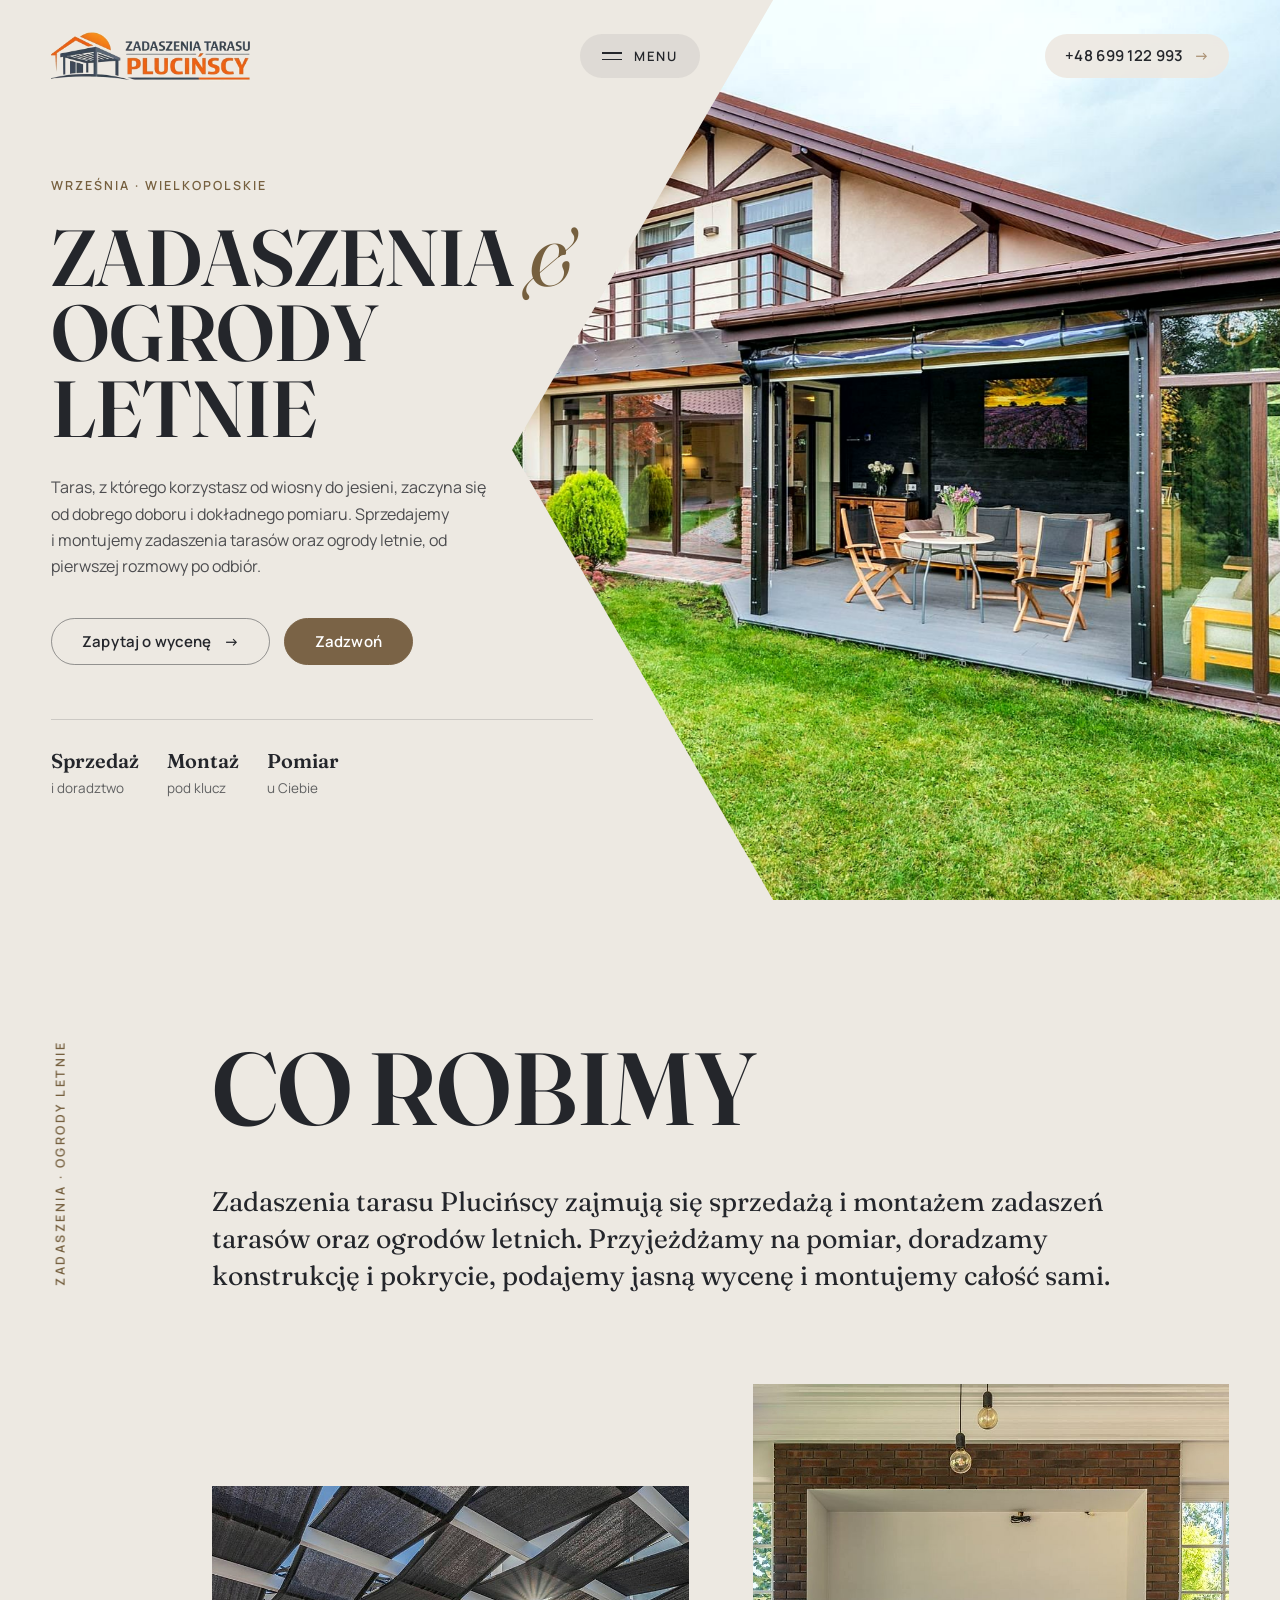
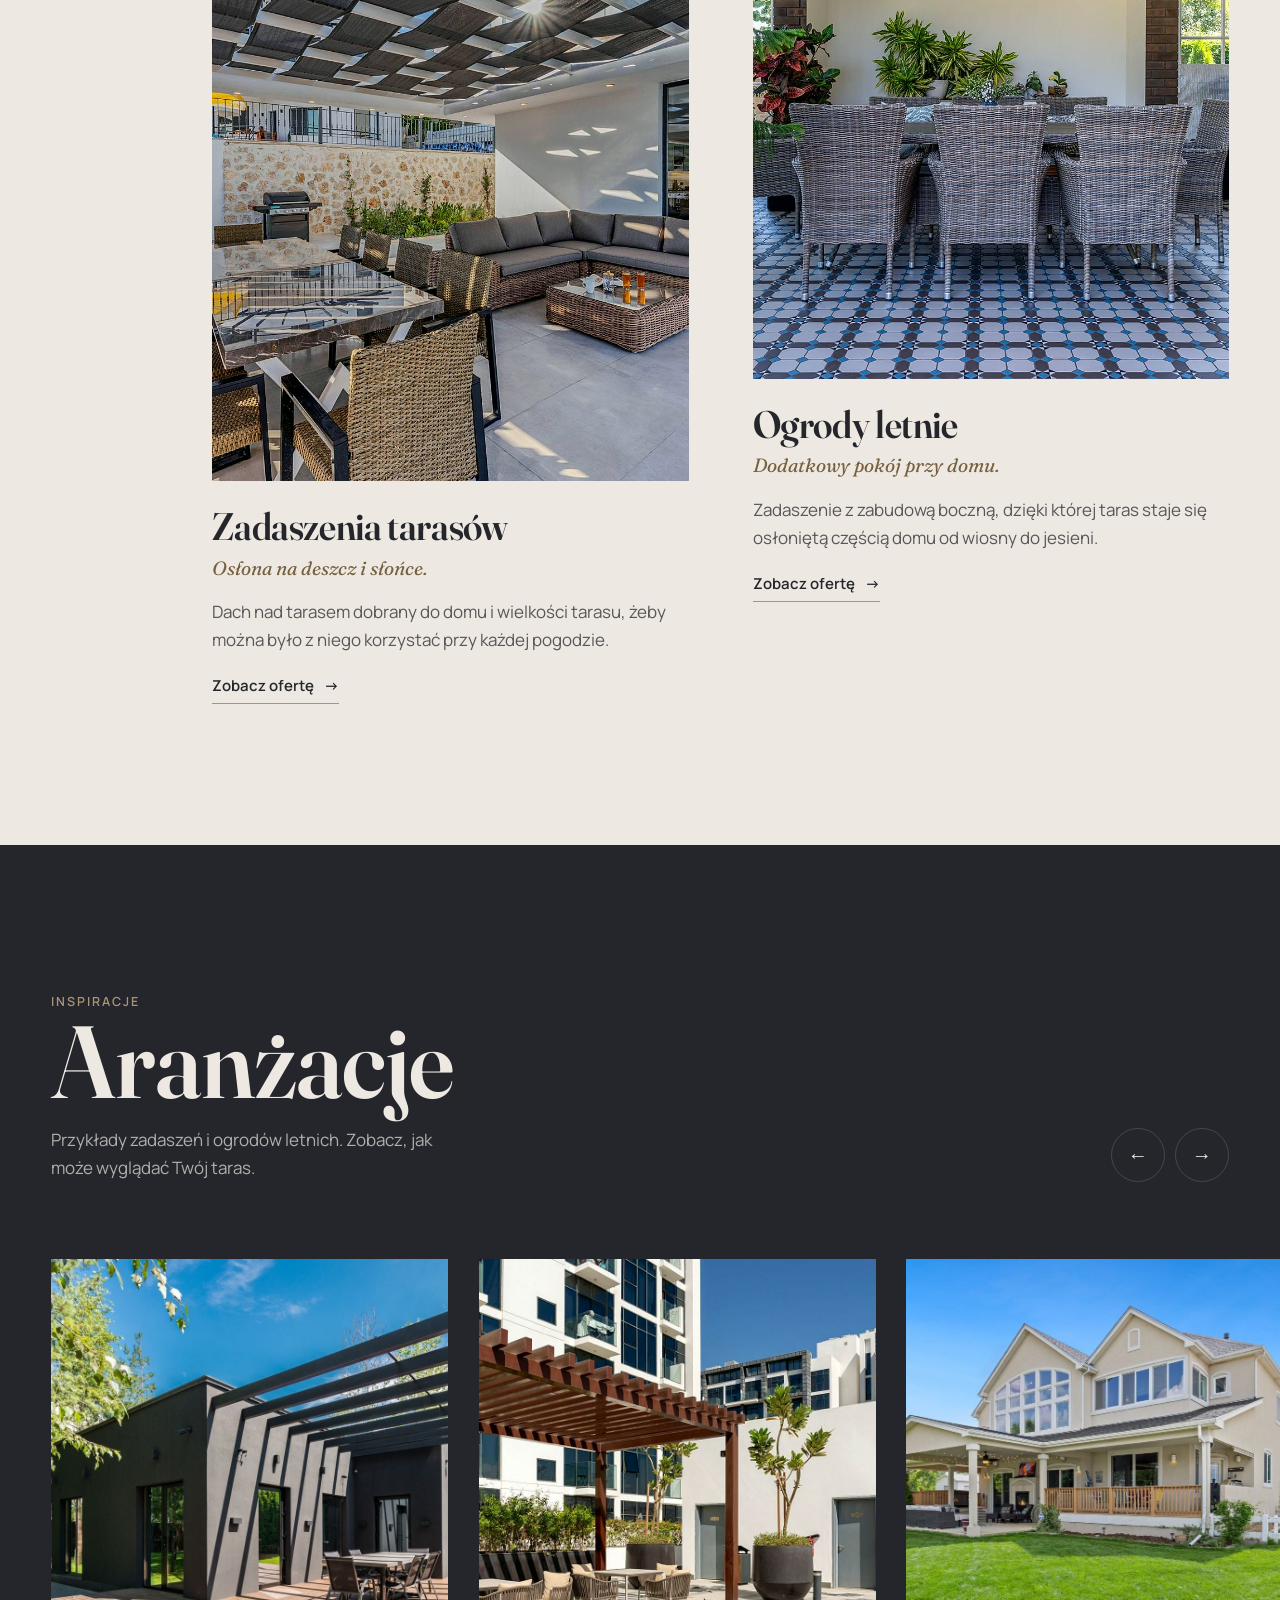
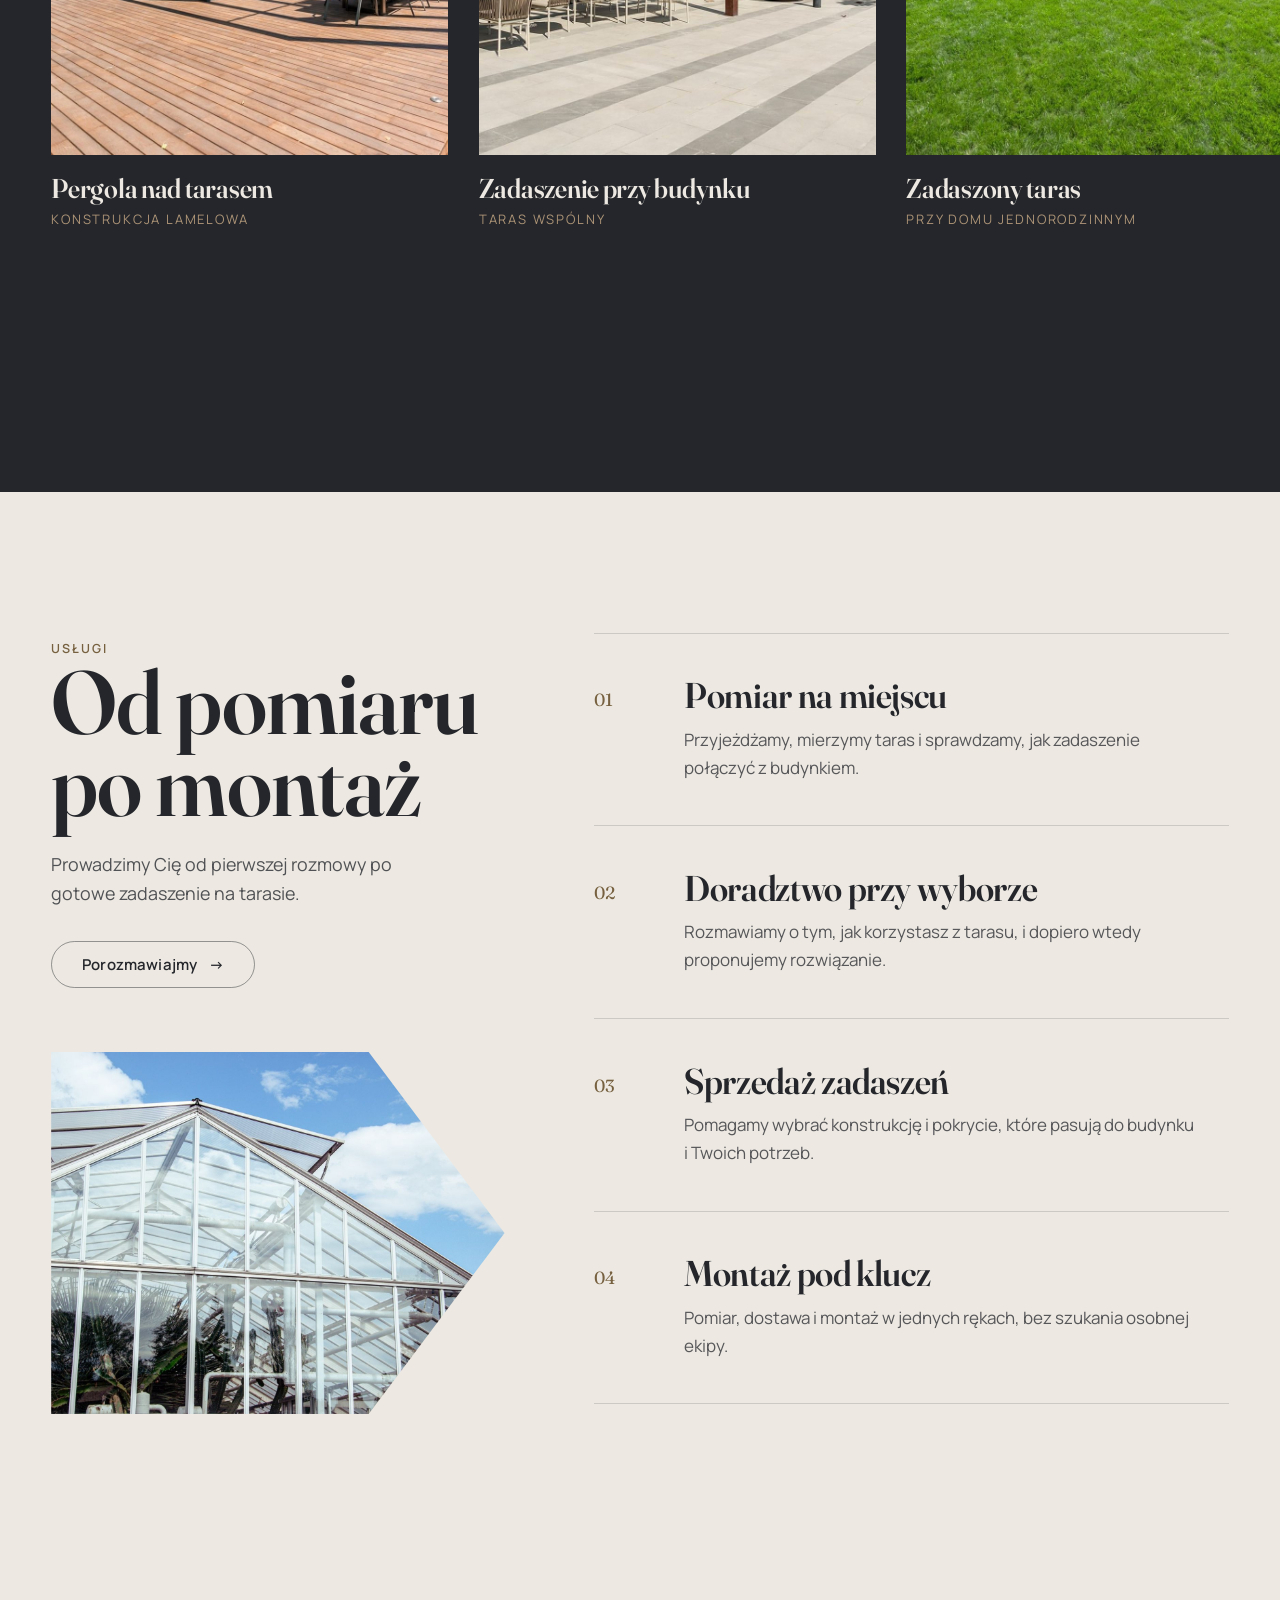
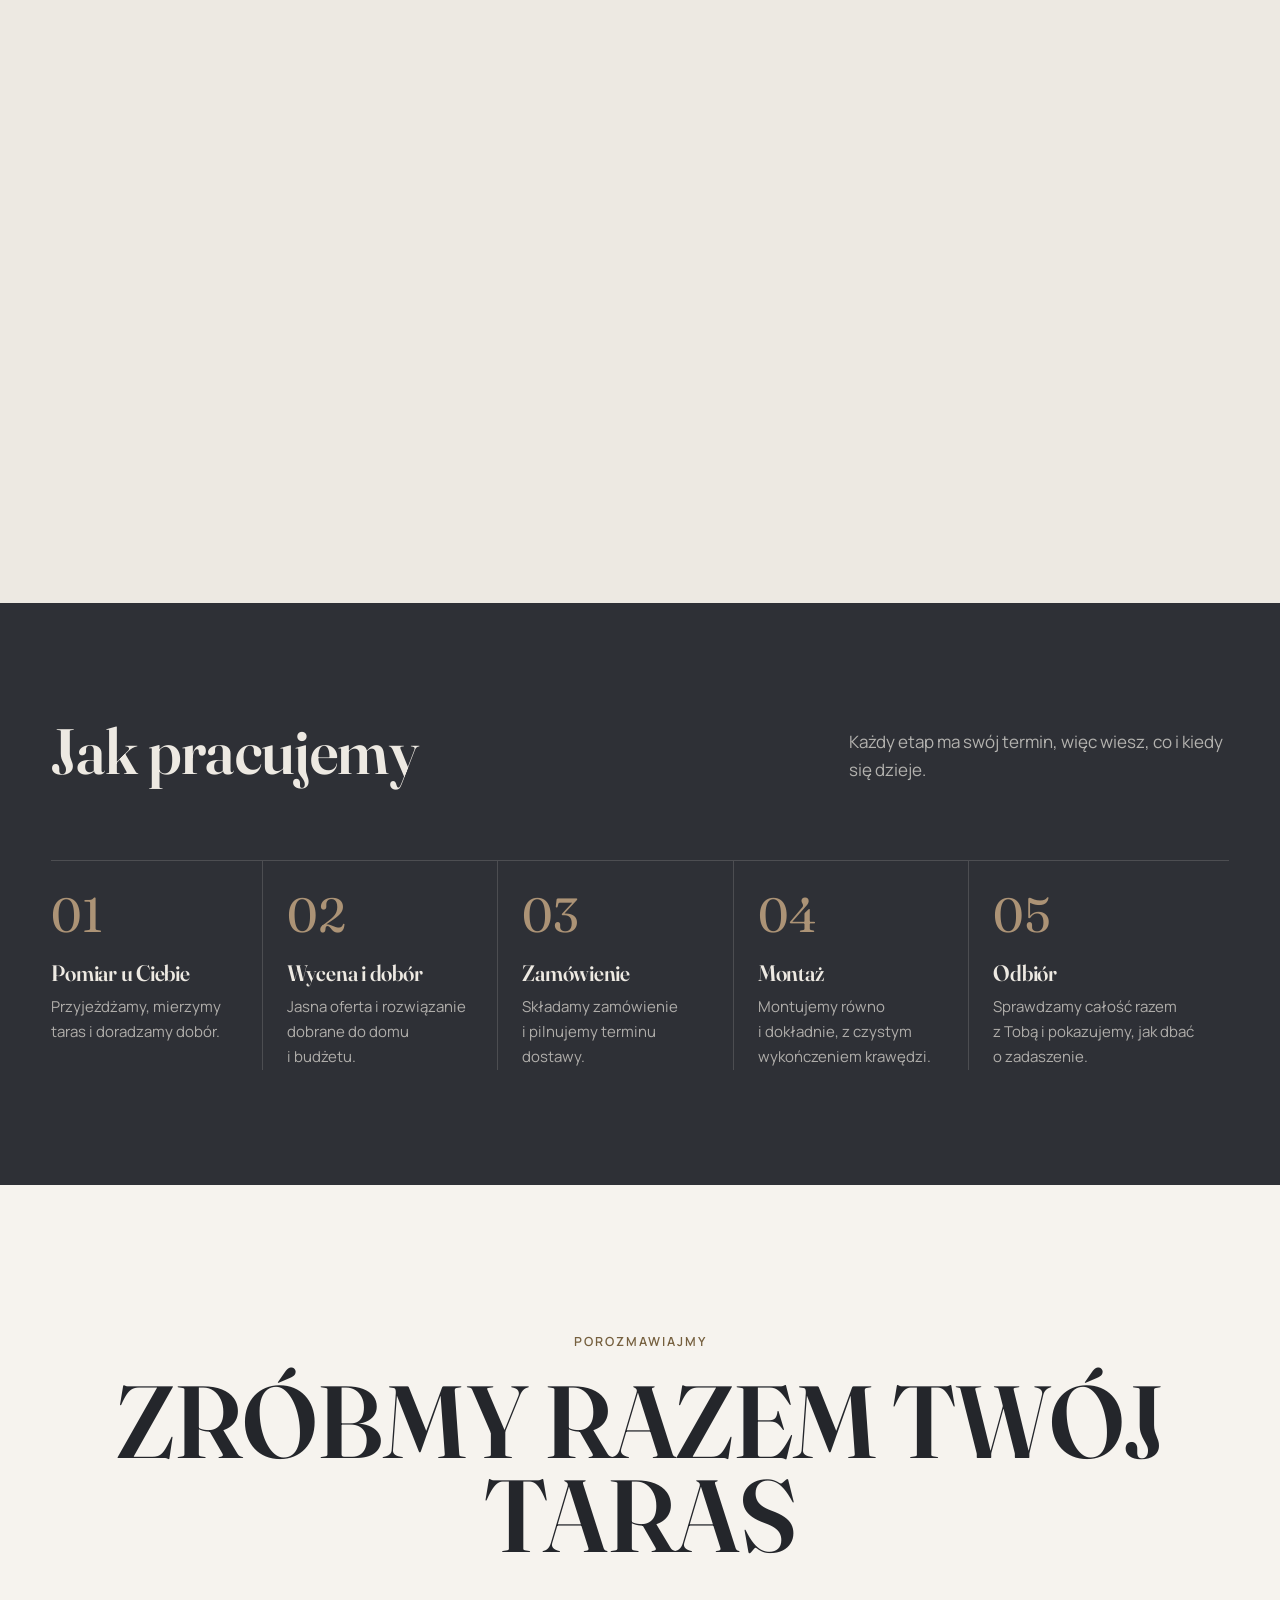
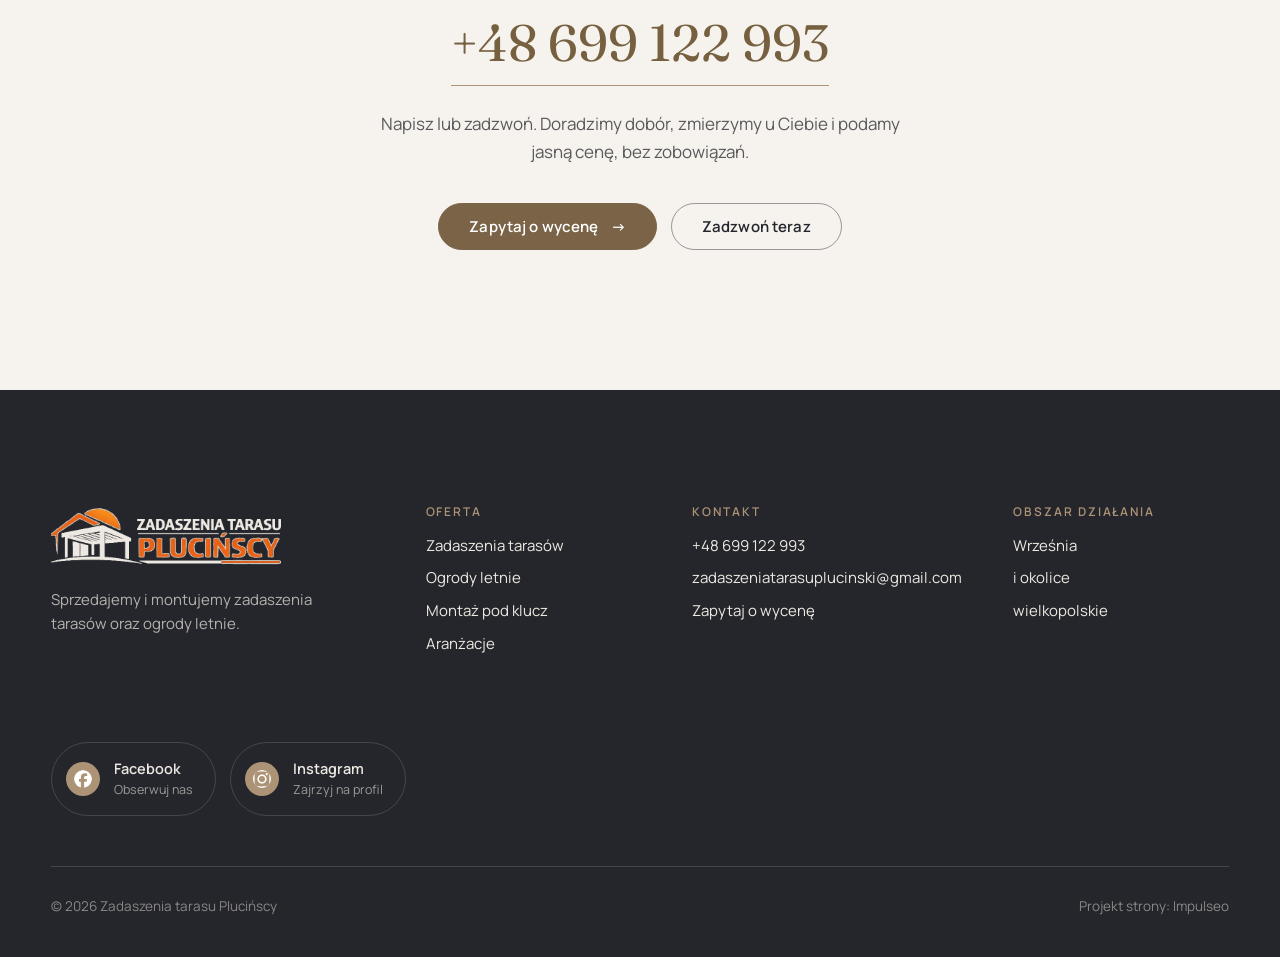
==== commit 2c9f63b4: "[claude-edit][cmt:8bd429c5-b2b6-40fe-9a33-d0b2356bfc66] Przebudowa wyglądu na wzór klindworthroofing" ====
--- a/index.html
+++ b/index.html
@@ -20,171 +20,153 @@
 <script type="application/ld+json">{"@context": "https://schema.org", "@type": "LocalBusiness", "name": "Zadaszenia tarasu Plucińscy", "url": "https://kris20032.github.io/zadaszenia-tarasu-plucinscy/", "telephone": "+48699122993", "image": "https://kris20032.github.io/zadaszenia-tarasu-plucinscy/img/og.jpg", "areaServed": "Września", "sameAs": ["https://www.facebook.com/Zadaszeniatarasuplucinski/", "https://www.instagram.com/zadaszeniatarasuplucinscy/"]}</script>
 <link rel="preconnect" href="https://fonts.googleapis.com">
 <link rel="preconnect" href="https://fonts.gstatic.com" crossorigin>
-<link href="https://fonts.googleapis.com/css2?family=IBM+Plex+Sans+Condensed:wght@500;600;700&family=IBM+Plex+Sans:wght@400;500;600&display=swap" rel="stylesheet">
-<link rel="stylesheet" href="assets/styles.css?v=426f035f">
+<link href="https://fonts.googleapis.com/css2?family=Fraunces:ital,opsz,wght@0,9..144,400;0,9..144,500;0,9..144,600;1,9..144,400&family=Manrope:wght@400;500;600;700&display=swap" rel="stylesheet">
+<link rel="stylesheet" href="assets/styles.css?v=20261028">
 </head>
 <body>
 
 <header class="nav">
   <div class="wrap nav-inner">
     <a class="brand brand-has-logo" href="index.html"><img class="brand-logo" src="img/logo.png" alt="Zadaszenia tarasu Plucińscy" width="642" height="166" decoding="async"></a>
-    <nav class="nav-links">
+    <button class="nav-toggle" aria-label="Otwórz menu" aria-expanded="false"><span class="bars"><i></i><i></i></span><span class="lbl">Menu</span></button>
+    <a class="nav-phone" href="tel:+48699122993" aria-label="Zadzwoń +48 699 122 993"><span class="num">+48 699 122 993</span><span class="arr">→</span><span class="ico"><svg width="18" height="18" viewBox="0 0 24 24" fill="none" aria-hidden="true"><path d="M6.6 10.8a15.5 15.5 0 0 0 6.6 6.6l2.2-2.2a1 1 0 0 1 1-.24 11.4 11.4 0 0 0 3.6.58 1 1 0 0 1 1 1V20a1 1 0 0 1-1 1A17 17 0 0 1 3 4a1 1 0 0 1 1-1h3.5a1 1 0 0 1 1 1c0 1.25.2 2.46.58 3.6a1 1 0 0 1-.25 1l-2.23 2.2Z" fill="currentColor"/></svg></span></a>
+  </div>
+</header>
+<div class="menu" aria-hidden="true">
+  <div class="wrap menu-top">
+    <a class="brand" href="index.html"><img class="brand-logo" src="img/logo-light.png" alt="Zadaszenia tarasu Plucińscy" width="642" height="166" decoding="async"></a>
+    <button class="menu-close" aria-label="Zamknij menu">Zamknij <svg width="12" height="12" viewBox="0 0 24 24" fill="none" aria-hidden="true"><path d="M5 5l14 14M19 5L5 19" stroke="currentColor" stroke-width="2.2" stroke-linecap="round"/></svg></button>
+    <span></span>
+  </div>
+  <div class="wrap menu-body">
+    <nav class="menu-links">
+      <a href="index.html">Start</a>
       <a href="oferta.html">Oferta</a>
-      <a href="realizacje.html">Realizacje</a>
-      <a href="o-nas.html">O nas</a>
+      <a href="realizacje.html">Aranżacje</a>
+      <a href="o-nas.html">O&nbsp;nas</a>
       <a href="kontakt.html">Kontakt</a>
-      <a href="kontakt.html" class="btn btn-accent">Zapytaj o wycenę</a>
     </nav>
-    <button class="nav-toggle" aria-label="Menu"><span></span><span></span><span></span></button>
-  </div>
-</header>
+    <div class="menu-side">
+      <div><h4>Telefon</h4><a href="tel:+48699122993">+48 699 122 993</a></div>
+      <div><h4>E-mail</h4><a href="mailto:zadaszeniatarasuplucinski@gmail.com">zadaszeniatarasuplucinski@gmail.com</a></div>
+      <div><h4>Obszar</h4>Września i&nbsp;okolice, wielkopolskie</div>
+    </div>
+  </div>
+</div>
 
 <main>
-<section class="hero-dom">
-  <img class="hd-bg" src="img/hero.jpg" fetchpriority="high" data-rotate="img/g1.jpg|img/g2.jpg" alt="Zadaszenia tarasu Plucińscy" width="1880" height="1255">
+<section class="hero">
+  <figure class="hero-art"><img src="img/hero.jpg" alt="Ogród letni z zadaszeniem przy domu" width="1880" height="1255" fetchpriority="high" decoding="async"></figure>
   <div class="wrap">
-    <div class="hd-panel reveal">
-      <span class="hd-tick" aria-hidden="true"></span>
-      <span class="hd-kicker">Zadaszenia tarasów · Września</span>
-      <h1 class="hd-claim">Zadaszenie tarasu i ogród letni pod klucz</h1>
-      <ul class="hd-tags"><li>Sprzedaż</li><li>Montaż</li><li>Doradztwo</li></ul>
-      <div class="hd-actions">
-        <a href="kontakt.html" class="btn btn-accent">Zapytaj o wycenę <span class="arr">→</span></a>
-        <a href="tel:+48699122993" class="btn btn-ghost">Zadzwoń +48 699 122 993</a>
-      </div>
-      
-    </div>
-  </div>
-</section>
-<section class="dom-statband">
+    <div class="hero-copy">
+      <span class="kicker">Września · wielkopolskie</span>
+      <h1>Zadaszenia <span class="amp">&amp;</span> ogrody letnie</h1>
+      <p>Taras, z&nbsp;którego korzystasz od wiosny do jesieni, zaczyna się od dobrego doboru i&nbsp;dokładnego pomiaru. Sprzedajemy i&nbsp;montujemy zadaszenia tarasów oraz ogrody letnie, od pierwszej rozmowy po odbiór.</p>
+      <div class="hero-actions">
+        <a href="kontakt.html" class="btn">Zapytaj o&nbsp;wycenę <span class="arr">→</span></a>
+        <a href="tel:+48699122993" class="btn btn-fill">Zadzwoń</a>
+      </div>
+      <div class="hero-meta">
+        <div><b>Sprzedaż</b>i&nbsp;doradztwo</div>
+        <div><b>Montaż</b>pod klucz</div>
+        <div><b>Pomiar</b>u&nbsp;Ciebie</div>
+      </div>
+    </div>
+  </div>
+</section>
+
+<section class="intro">
+  <div class="wrap intro-grid">
+    <div class="intro-side"><span>Zadaszenia · ogrody letnie</span></div>
+    <div>
+      <h2 class="reveal">Co robimy</h2>
+      <p class="lead reveal">Zadaszenia tarasu Plucińscy zajmują się sprzedażą i&nbsp;montażem zadaszeń tarasów oraz ogrodów letnich. Przyjeżdżamy na pomiar, doradzamy konstrukcję i&nbsp;pokrycie, podajemy jasną wycenę i&nbsp;montujemy całość sami.</p>
+      <div class="duo">
+        <article class="duo-card reveal">
+          <figure><img src="img/g2.jpg" alt="Zadaszenie tarasu z lamelami" width="1600" height="1066" decoding="async"></figure>
+          <h3>Zadaszenia tarasów</h3>
+          <p class="tag">Osłona na deszcz i&nbsp;słońce.</p>
+          <p>Dach nad tarasem dobrany do domu i&nbsp;wielkości tarasu, żeby można było z&nbsp;niego korzystać przy każdej pogodzie.</p>
+          <a class="more" href="oferta.html">Zobacz ofertę <span class="arr">→</span></a>
+        </article>
+        <article class="duo-card reveal">
+          <figure><img src="img/g3.jpg" alt="Ogród letni z zabudową" width="1600" height="1066" decoding="async"></figure>
+          <h3>Ogrody letnie</h3>
+          <p class="tag">Dodatkowy pokój przy domu.</p>
+          <p>Zadaszenie z&nbsp;zabudową boczną, dzięki której taras staje się osłoniętą częścią domu od wiosny do jesieni.</p>
+          <a class="more" href="oferta.html">Zobacz ofertę <span class="arr">→</span></a>
+        </article>
+      </div>
+    </div>
+  </div>
+</section>
+
+<section class="work">
+  <div class="wrap work-head">
+    <div class="reveal">
+      <span class="kicker">Inspiracje</span>
+      <h2>Aranżacje</h2>
+      <p>Przykłady zadaszeń i&nbsp;ogrodów letnich. Zobacz, jak może wyglądać Twój taras.</p>
+    </div>
+    <div class="work-nav reveal"><button class="work-prev" aria-label="Poprzednie">←</button><button class="work-next" aria-label="Następne">→</button></div>
+  </div>
+  <div class="track">
+      <article class="slide"><figure><img src="img/g1.jpg" alt="Pergola nad tarasem" loading="lazy" width="1600" height="1066" decoding="async"></figure><h3>Pergola nad tarasem</h3><span>Konstrukcja lamelowa</span></article>
+      <article class="slide"><figure><img src="img/g8.jpg" alt="Zadaszenie przy budynku" loading="lazy" width="1600" height="1066" decoding="async"></figure><h3>Zadaszenie przy budynku</h3><span>Taras wspólny</span></article>
+      <article class="slide"><figure><img src="img/g5.jpg" alt="Zadaszony taras" loading="lazy" width="1600" height="1066" decoding="async"></figure><h3>Zadaszony taras</h3><span>Przy domu jednorodzinnym</span></article>
+      <article class="slide"><figure><img src="img/g7.jpg" alt="Taras pod dachem" loading="lazy" width="1600" height="1066" decoding="async"></figure><h3>Taras pod dachem</h3><span>Strefa wypoczynku</span></article>
+      <article class="slide"><figure><img src="img/g4.jpg" alt="Wolnostojące zadaszenie" loading="lazy" width="1600" height="1066" decoding="async"></figure><h3>Wolnostojące zadaszenie</h3><span>W&nbsp;ogrodzie</span></article>
+  </div>
+  <div class="wrap work-foot reveal"><a href="realizacje.html" class="btn btn-light">Wszystkie aranżacje <span class="arr">→</span></a></div>
+</section>
+
+<section class="services">
+  <div class="wrap svc-grid">
+    <div class="svc-side reveal">
+      <span class="kicker">Usługi</span>
+      <h2>Od pomiaru po montaż</h2>
+      <p>Prowadzimy Cię od pierwszej rozmowy po gotowe zadaszenie na tarasie.</p>
+      <a href="kontakt.html" class="btn">Porozmawiajmy <span class="arr">→</span></a>
+      <figure><img src="img/g6.jpg" alt="Przeszklone zadaszenie" loading="lazy" width="1600" height="1066" decoding="async"></figure>
+    </div>
+    <ol class="svc-list">
+      <li class="reveal"><span class="no">01</span><div><h3>Pomiar na miejscu</h3><p>Przyjeżdżamy, mierzymy taras i&nbsp;sprawdzamy, jak zadaszenie połączyć z&nbsp;budynkiem.</p></div></li>
+      <li class="reveal"><span class="no">02</span><div><h3>Doradztwo przy wyborze</h3><p>Rozmawiamy o&nbsp;tym, jak korzystasz z&nbsp;tarasu, i&nbsp;dopiero wtedy proponujemy rozwiązanie.</p></div></li>
+      <li class="reveal"><span class="no">03</span><div><h3>Sprzedaż zadaszeń</h3><p>Pomagamy wybrać konstrukcję i&nbsp;pokrycie, które pasują do budynku i&nbsp;Twoich potrzeb.</p></div></li>
+      <li class="reveal"><span class="no">04</span><div><h3>Montaż pod klucz</h3><p>Pomiar, dostawa i&nbsp;montaż w&nbsp;jednych rękach, bez szukania osobnej ekipy.</p></div></li>
+    </ol>
+  </div>
+</section>
+
+<section class="stopklatka" aria-hidden="true">
+  <div class="stk-bg" style="background-image:url(img/g12.jpg)"></div>
+</section>
+
+<section class="steps proces-os">
   <div class="wrap">
-    <div class="dom-stats">
-      <div class="dom-stat reveal"><div class="ds-num">zadaszeń tarasu</div><div class="ds-lab">Sprzedaż</div></div>
-      <div class="dom-stat reveal"><div class="ds-num">na miejscu</div><div class="ds-lab">Montaż</div></div>
-      <div class="dom-stat reveal"><div class="ds-num">pod klucz</div><div class="ds-lab">Ogrody letnie</div></div>
-      <div class="dom-stat reveal"><div class="ds-num">u Ciebie</div><div class="ds-lab">Pomiar</div></div>
-    </div>
-  </div>
-</section>
-<section class="dom-products" id="produkty">
-  <div class="wrap">
-    <div class="head reveal">
-      <span class="eyebrow">Co robimy</span>
-      <h2>Zadaszenia i ogrody letnie</h2>
-      <p>Zajmujemy się sprzedażą i montażem - od doboru rozwiązania po gotowe zadaszenie na Twoim tarasie. Napisz, jaki masz taras, a podpowiemy, co się sprawdzi.</p>
-    </div>
-    <div class="dom-grid">
-      <article class="dom-card reveal">
-        <figure class="dom-card__img"><img src="img/g3.jpg" alt="Zadaszenia tarasów" loading="lazy" width="1600" height="1068" decoding="async"></figure>
-        <div class="dom-card__body">
-          <h3 class="dom-card__name">Zadaszenia tarasów</h3>
-          <p class="dom-card__tag">Dach nad tarasem dobrany do domu i wielkości tarasu - osłona przed deszczem i ostrym słońcem.</p>
-          <a class="dom-card__link" href="kontakt.html">Zapytaj o wycenę <span class="arr">→</span></a>
-        </div>
-      </article>
-      <article class="dom-card reveal">
-        <figure class="dom-card__img"><img src="img/g4.jpg" alt="Ogrody letnie" loading="lazy" width="1600" height="1066" decoding="async"></figure>
-        <div class="dom-card__body">
-          <h3 class="dom-card__name">Ogrody letnie</h3>
-          <p class="dom-card__tag">Zadaszenie z zabudową boczną, dzięki której taras staje się dodatkowym pokojem od wiosny do jesieni.</p>
-          <a class="dom-card__link" href="kontakt.html">Zapytaj o wycenę <span class="arr">→</span></a>
-        </div>
-      </article>
-      <article class="dom-card reveal">
-        <figure class="dom-card__img"><img src="img/g5.jpg" alt="Sprzedaż zadaszeń" loading="lazy" width="1524" height="974" decoding="async"></figure>
-        <div class="dom-card__body">
-          <h3 class="dom-card__name">Sprzedaż zadaszeń</h3>
-          <p class="dom-card__tag">Pomagamy wybrać konstrukcję i pokrycie, które pasują do budynku i Twoich potrzeb.</p>
-          <a class="dom-card__link" href="kontakt.html">Zapytaj o wycenę <span class="arr">→</span></a>
-        </div>
-      </article>
-      <article class="dom-card reveal">
-        <figure class="dom-card__img"><img src="img/g6.jpg" alt="Montaż pod klucz" loading="lazy" width="1510" height="952" decoding="async"></figure>
-        <div class="dom-card__body">
-          <h3 class="dom-card__name">Montaż pod klucz</h3>
-          <p class="dom-card__tag">Pomiar, dostawa i montaż w jednych rękach - nie musisz szukać osobnej ekipy.</p>
-          <a class="dom-card__link" href="kontakt.html">Zapytaj o wycenę <span class="arr">→</span></a>
-        </div>
-      </article>
-      <article class="dom-card reveal">
-        <figure class="dom-card__img"><img src="img/g7.jpg" alt="Doradztwo przy wyborze" loading="lazy" width="1600" height="1068" decoding="async"></figure>
-        <div class="dom-card__body">
-          <h3 class="dom-card__name">Doradztwo przy wyborze</h3>
-          <p class="dom-card__tag">Rozmawiamy o tym, jak korzystasz z tarasu, i dopiero wtedy proponujemy rozwiązanie.</p>
-          <a class="dom-card__link" href="kontakt.html">Zapytaj o wycenę <span class="arr">→</span></a>
-        </div>
-      </article>
-      <article class="dom-card reveal">
-        <figure class="dom-card__img"><img src="img/g8.jpg" alt="Pomiar na miejscu" loading="lazy" width="1600" height="1066" decoding="async"></figure>
-        <div class="dom-card__body">
-          <h3 class="dom-card__name">Pomiar na miejscu</h3>
-          <p class="dom-card__tag">Przyjeżdżamy, mierzymy taras i sprawdzamy, jak zadaszenie połączyć z budynkiem.</p>
-          <a class="dom-card__link" href="kontakt.html">Zapytaj o wycenę <span class="arr">→</span></a>
-        </div>
-      </article>
-    </div>
-    <div style="margin-top:var(--space-7)" class="reveal"><a href="oferta.html" class="btn btn-ghost">Pełna oferta <span class="arr">→</span></a></div>
-  </div>
-</section>
-<section class="proces proces-os dom">
-  <div class="wrap proc-grid">
-    <div class="proc-side">
-      <div class="head reveal">
-        <span class="eyebrow">Jak to działa</span>
-        <h2>Od pomiaru po montaż - prowadzimy za rękę</h2>
-        <p>Każdy etap ma swój termin - wiesz, co i kiedy się dzieje.</p>
-      </div>
-      <div class="proc-count" aria-hidden="true"><span class="pc-cur">01</span><span class="pc-all">/ 05</span></div>
-      <div class="proc-bar" aria-hidden="true"><i></i></div>
-      <p class="proc-now" aria-hidden="true">Pomiar u Ciebie</p>
+    <div class="steps-head reveal">
+      <h2>Jak pracujemy</h2>
+      <p>Każdy etap ma swój termin, więc wiesz, co i&nbsp;kiedy się dzieje.</p>
     </div>
     <ol class="proces-line">
-      <li class="reveal"><span class="pno">01</span><h3>Pomiar u Ciebie</h3><p>Przyjeżdżamy, mierzymy taras i doradzamy dobór.</p></li>
-      <li class="reveal"><span class="pno">02</span><h3>Wycena i dobór</h3><p>Jasna oferta i dobór rozwiązania pod Twój dom i budżet.</p></li>
-      <li class="reveal"><span class="pno">03</span><h3>Zamówienie i produkcja</h3><p>Składamy zamówienie i pilnujemy terminu dostawy.</p></li>
-      <li class="reveal"><span class="pno">04</span><h3>Staranny montaż</h3><p>Montujemy równo i dokładnie, z czystym wykończeniem krawędzi.</p></li>
-      <li class="reveal"><span class="pno">05</span><h3>Odbiór</h3><p>Sprawdzamy całość razem z Tobą i pokazujemy, jak dbać o zadaszenie.</p></li>
+      <li class="reveal"><span class="pno">01</span><h3>Pomiar u&nbsp;Ciebie</h3><p>Przyjeżdżamy, mierzymy taras i&nbsp;doradzamy dobór.</p></li>
+      <li class="reveal"><span class="pno">02</span><h3>Wycena i&nbsp;dobór</h3><p>Jasna oferta i&nbsp;rozwiązanie dobrane do domu i&nbsp;budżetu.</p></li>
+      <li class="reveal"><span class="pno">03</span><h3>Zamówienie</h3><p>Składamy zamówienie i&nbsp;pilnujemy terminu dostawy.</p></li>
+      <li class="reveal"><span class="pno">04</span><h3>Montaż</h3><p>Montujemy równo i&nbsp;dokładnie, z&nbsp;czystym wykończeniem krawędzi.</p></li>
+      <li class="reveal"><span class="pno">05</span><h3>Odbiór</h3><p>Sprawdzamy całość razem z&nbsp;Tobą i&nbsp;pokazujemy, jak dbać o&nbsp;zadaszenie.</p></li>
     </ol>
   </div>
 </section>
-<section class="stopklatka" aria-hidden="true">
-  <div class="stk-bg" style="background-image:url(img/g11.jpg)"></div>
-</section>
-<section class="opinie op-fallback">
-  <div class="wrap">
-    <div class="head center reveal">
-      <span class="eyebrow">Opinie</span>
-      <h2>Co mówią klienci</h2>
-      <p>Napisz albo zadzwoń - chętnie pokażemy, jak wyglądają nasze zadaszenia u klientów z Wrześni i okolic.</p>
-    </div>
-  </div>
-</section>
-<section>
-  <div class="wrap">
-    <div class="head reveal">
-      <span class="eyebrow">Realizacje</span>
-      <h2>Zadaszenia i ogrody letnie</h2>
-      <p>Przykłady zadaszeń tarasów i ogrodów letnich - zobacz, jak może wyglądać Twój taras.</p>
-    </div>
-    <div class="gallery">
-      <div class="tile t-two3 reveal"><img src="img/g9.jpg" alt="Zadaszenia tarasu Plucińscy" loading="lazy" width="1538" height="994" decoding="async"></div>
-      <div class="tile t-third reveal"><img src="img/g10.jpg" alt="Zadaszenia tarasu Plucińscy" loading="lazy" width="1562" height="1030" decoding="async"></div>
-      <div class="tile t-third reveal"><img src="img/g12.jpg" alt="Zadaszenia tarasu Plucińscy" loading="lazy" width="1600" height="1066" decoding="async"></div>
-      <div class="tile t-third reveal"><img src="img/about.jpg" alt="Zadaszenia tarasu Plucińscy" loading="lazy" width="1600" height="1068" decoding="async"></div>
-    </div>
-    <div style="margin-top:var(--space-7)" class="reveal"><a href="realizacje.html" class="btn btn-accent">Pełna galeria <span class="arr">→</span></a></div>
-  </div>
-</section>
+
 <section class="cta">
-  <div class="wrap">
-    <div class="reveal">
-      <span class="eyebrow">Współpraca</span>
-      <h2>Zapytaj o wycenę albo umów pomiar.</h2>
-      <p>Napisz lub zadzwoń - doradzimy dobór, zmierzymy u Ciebie i podamy jasną cenę. Bez zobowiązań.</p>
-    </div>
-    <div class="cta-actions reveal">
-      <a href="kontakt.html" class="btn btn-light">Zapytaj o wycenę <span class="arr">→</span></a>
-      <a href="tel:+48699122993" class="btn btn-ghost btn-ghost-cta">+48 699 122 993</a>
+  <div class="wrap reveal">
+    <span class="kicker">Porozmawiajmy</span>
+    <h2>Zróbmy razem Twój taras</h2>
+    <a class="tel" href="tel:+48699122993">+48 699 122 993</a>
+    <p>Napisz lub zadzwoń. Doradzimy dobór, zmierzymy u&nbsp;Ciebie i&nbsp;podamy jasną cenę, bez zobowiązań.</p>
+    <div class="cta-actions">
+      <a href="kontakt.html" class="btn btn-fill">Zapytaj o&nbsp;wycenę <span class="arr">→</span></a>
+      <a href="tel:+48699122993" class="btn">Zadzwoń teraz</a>
     </div>
   </div>
 </section>
@@ -192,28 +174,34 @@
 
 <footer>
   <div class="wrap">
-    <div class="foot-grid">
+    <div class="foot-top">
       <div class="foot-brand">
-        <div class="name">Zadaszenia tarasu Plucińscy</div>
-        <p>Sprzedajemy i montujemy zadaszenia tarasów oraz ogrody letnie.</p>
+        <img src="img/logo-light.png" alt="Zadaszenia tarasu Plucińscy" width="642" height="166" loading="lazy" decoding="async">
+        <p>Sprzedajemy i&nbsp;montujemy zadaszenia tarasów oraz ogrody letnie.</p>
       </div>
       <div class="foot-col">
-        <h4>Nawigacja</h4>
-        <a href="oferta.html">Oferta</a>
-        <a href="realizacje.html">Realizacje</a>
-        <a href="o-nas.html">O nas</a>
-        <a href="kontakt.html">Kontakt</a>
+        <h4>Oferta</h4>
+        <a href="oferta.html">Zadaszenia tarasów</a>
+        <a href="oferta.html">Ogrody letnie</a>
+        <a href="oferta.html">Montaż pod klucz</a>
+        <a href="realizacje.html">Aranżacje</a>
       </div>
       <div class="foot-col">
         <h4>Kontakt</h4>
         <a href="tel:+48699122993">+48 699 122 993</a>
         <a href="mailto:zadaszeniatarasuplucinski@gmail.com">zadaszeniatarasuplucinski@gmail.com</a>
-        <p>Września, wielkopolskie</p>
-      <div class="foot-soc">
-        <a class="soc" href="https://www.facebook.com/Zadaszeniatarasuplucinski/" target="_blank" rel="noopener" aria-label="Facebook - Zadaszenia tarasu Plucińscy"><svg viewBox="0 0 24 24" aria-hidden="true" focusable="false"><path d="M9.101 23.691v-7.98H6.627v-3.667h2.474v-1.58c0-4.085 1.848-5.978 5.858-5.978.401 0 .955.042 1.468.103a8.68 8.68 0 0 1 1.141.195v3.325a8.623 8.623 0 0 0-.653-.036 26.805 26.805 0 0 0-.733-.009c-.707 0-1.259.096-1.675.309a1.686 1.686 0 0 0-.679.622c-.258.42-.374.995-.374 1.752v1.297h3.919l-.386 2.103-.287 1.564h-3.246v8.245C19.396 23.238 24 18.179 24 12.044c0-6.627-5.373-12-12-12s-12 5.373-12 12c0 5.628 3.874 10.35 9.101 11.647Z" fill="currentColor"/></svg></a>
-        <a class="soc" href="https://www.instagram.com/zadaszeniatarasuplucinscy/" target="_blank" rel="noopener" aria-label="Instagram - Zadaszenia tarasu Plucińscy"><svg viewBox="0 0 24 24" aria-hidden="true" focusable="false"><path d="M7.0301.084c-1.2768.0602-2.1487.264-2.911.5634-.7888.3075-1.4575.72-2.1228 1.3877-.6652.6677-1.075 1.3368-1.3802 2.127-.2954.7638-.4956 1.6365-.552 2.914-.0564 1.2775-.0689 1.6882-.0626 4.947.0062 3.2586.0206 3.6671.0825 4.9473.061 1.2765.264 2.1482.5635 2.9107.308.7889.72 1.4573 1.388 2.1228.6679.6655 1.3365 1.0743 2.1285 1.38.7632.295 1.6361.4961 2.9134.552 1.2773.056 1.6884.069 4.9462.0627 3.2578-.0062 3.668-.0207 4.9478-.0814 1.28-.0607 2.147-.2652 2.9098-.5633.7889-.3086 1.4578-.72 2.1228-1.3881.665-.6682 1.0745-1.3378 1.3795-2.1284.2957-.7632.4966-1.636.552-2.9124.056-1.2809.0692-1.6898.063-4.948-.0063-3.2583-.021-3.6668-.0817-4.9465-.0607-1.2797-.264-2.1487-.5633-2.9117-.3084-.7889-.72-1.4568-1.3876-2.1228C21.2982 1.33 20.628.9208 19.8378.6165 19.074.321 18.2017.1197 16.9244.0645 15.6471.0093 15.236-.005 11.977.0014 8.718.0076 8.31.0215 7.0301.0839m.1402 21.6932c-1.17-.0509-1.8053-.2453-2.2287-.408-.5606-.216-.96-.4771-1.3819-.895-.422-.4178-.6811-.8186-.9-1.378-.1644-.4234-.3624-1.058-.4171-2.228-.0595-1.2645-.072-1.6442-.079-4.848-.007-3.2037.0053-3.583.0607-4.848.05-1.169.2456-1.805.408-2.2282.216-.5613.4762-.96.895-1.3816.4188-.4217.8184-.6814 1.3783-.9003.423-.1651 1.0575-.3614 2.227-.4171 1.2655-.06 1.6447-.072 4.848-.079 3.2033-.007 3.5835.005 4.8495.0608 1.169.0508 1.8053.2445 2.228.408.5608.216.96.4754 1.3816.895.4217.4194.6816.8176.9005 1.3787.1653.4217.3617 1.056.4169 2.2263.0602 1.2655.0739 1.645.0796 4.848.0058 3.203-.0055 3.5834-.061 4.848-.051 1.17-.245 1.8055-.408 2.2294-.216.5604-.4763.96-.8954 1.3814-.419.4215-.8181.6811-1.3783.9-.4224.1649-1.0577.3617-2.2262.4174-1.2656.0595-1.6448.072-4.8493.079-3.2045.007-3.5825-.006-4.848-.0608M16.953 5.5864A1.44 1.44 0 1 0 18.39 4.144a1.44 1.44 0 0 0-1.437 1.4424M5.8385 12.012c.0067 3.4032 2.7706 6.1557 6.173 6.1493 3.4026-.0065 6.157-2.7701 6.1506-6.1733-.0065-3.4032-2.771-6.1565-6.174-6.1498-3.403.0067-6.156 2.771-6.1496 6.1738M8 12.0077a4 4 0 1 1 4.008 3.9921A3.9996 3.9996 0 0 1 8 12.0077" fill="currentColor"/></svg></a>
-      </div>
-      </div>
+        <a href="kontakt.html">Zapytaj o&nbsp;wycenę</a>
+      </div>
+      <div class="foot-col">
+        <h4>Obszar działania</h4>
+        <span>Września</span>
+        <span>i&nbsp;okolice</span>
+        <span>wielkopolskie</span>
+      </div>
+    </div>
+    <div class="foot-soc">
+      <a class="soc" href="https://www.facebook.com/Zadaszeniatarasuplucinski/" target="_blank" rel="noopener" aria-label="Facebook - Zadaszenia tarasu Plucińscy"><svg viewBox="0 0 24 24" aria-hidden="true" focusable="false"><path d="M9.101 23.691v-7.98H6.627v-3.667h2.474v-1.58c0-4.085 1.848-5.978 5.858-5.978.401 0 .955.042 1.468.103a8.68 8.68 0 0 1 1.141.195v3.325a8.623 8.623 0 0 0-.653-.036 26.805 26.805 0 0 0-.733-.009c-.707 0-1.259.096-1.675.309a1.686 1.686 0 0 0-.679.622c-.258.42-.374.995-.374 1.752v1.297h3.919l-.386 2.103-.287 1.564h-3.246v8.245C19.396 23.238 24 18.179 24 12.044c0-6.627-5.373-12-12-12s-12 5.373-12 12c0 5.628 3.874 10.35 9.101 11.647Z" fill="currentColor"/></svg><span><b>Facebook</b><small>Obserwuj nas</small></span></a>
+      <a class="soc" href="https://www.instagram.com/zadaszeniatarasuplucinscy/" target="_blank" rel="noopener" aria-label="Instagram - Zadaszenia tarasu Plucińscy"><svg viewBox="0 0 24 24" aria-hidden="true" focusable="false"><path d="M7.0301.084c-1.2768.0602-2.1487.264-2.911.5634-.7888.3075-1.4575.72-2.1228 1.3877-.6652.6677-1.075 1.3368-1.3802 2.127-.2954.7638-.4956 1.6365-.552 2.914-.0564 1.2775-.0689 1.6882-.0626 4.947.0062 3.2586.0206 3.6671.0825 4.9473.061 1.2765.264 2.1482.5635 2.9107.308.7889.72 1.4573 1.388 2.1228.6679.6655 1.3365 1.0743 2.1285 1.38.7632.295 1.6361.4961 2.9134.552 1.2773.056 1.6884.069 4.9462.0627 3.2578-.0062 3.668-.0207 4.9478-.0814 1.28-.0607 2.147-.2652 2.9098-.5633.7889-.3086 1.4578-.72 2.1228-1.3881.665-.6682 1.0745-1.3378 1.3795-2.1284.2957-.7632.4966-1.636.552-2.9124.056-1.2809.0692-1.6898.063-4.948-.0063-3.2583-.021-3.6668-.0817-4.9465-.0607-1.2797-.264-2.1487-.5633-2.9117-.3084-.7889-.72-1.4568-1.3876-2.1228C21.2982 1.33 20.628.9208 19.8378.6165 19.074.321 18.2017.1197 16.9244.0645 15.6471.0093 15.236-.005 11.977.0014 8.718.0076 8.31.0215 7.0301.0839m.1402 21.6932c-1.17-.0509-1.8053-.2453-2.2287-.408-.5606-.216-.96-.4771-1.3819-.895-.422-.4178-.6811-.8186-.9-1.378-.1644-.4234-.3624-1.058-.4171-2.228-.0595-1.2645-.072-1.6442-.079-4.848-.007-3.2037.0053-3.583.0607-4.848.05-1.169.2456-1.805.408-2.2282.216-.5613.4762-.96.895-1.3816.4188-.4217.8184-.6814 1.3783-.9003.423-.1651 1.0575-.3614 2.227-.4171 1.2655-.06 1.6447-.072 4.848-.079 3.2033-.007 3.5835.005 4.8495.0608 1.169.0508 1.8053.2445 2.228.408.5608.216.96.4754 1.3816.895.4217.4194.6816.8176.9005 1.3787.1653.4217.3617 1.056.4169 2.2263.0602 1.2655.0739 1.645.0796 4.848.0058 3.203-.0055 3.5834-.061 4.848-.051 1.17-.245 1.8055-.408 2.2294-.216.5604-.4763.96-.8954 1.3814-.419.4215-.8181.6811-1.3783.9-.4224.1649-1.0577.3617-2.2262.4174-1.2656.0595-1.6448.072-4.8493.079-3.2045.007-3.5825-.006-4.848-.0608M16.953 5.5864A1.44 1.44 0 1 0 18.39 4.144a1.44 1.44 0 0 0-1.437 1.4424M5.8385 12.012c.0067 3.4032 2.7706 6.1557 6.173 6.1493 3.4026-.0065 6.157-2.7701 6.1506-6.1733-.0065-3.4032-2.771-6.1565-6.174-6.1498-3.403.0067-6.156 2.771-6.1496 6.1738M8 12.0077a4 4 0 1 1 4.008 3.9921A3.9996 3.9996 0 0 1 8 12.0077" fill="currentColor"/></svg><span><b>Instagram</b><small>Zajrzyj na profil</small></span></a>
     </div>
     <div class="foot-bot">
       <span>© 2026 Zadaszenia tarasu Plucińscy</span>
@@ -221,9 +209,9 @@
     </div>
   </div>
 </footer>
-<div class="sticky-reserve"><a class="sr-book" href="kontakt.html">Zapytaj o wycenę</a><a class="sr-call" href="tel:+48699122993" aria-label="Zadzwoń"><svg class="ico-tel" width="16" height="16" viewBox="0 0 24 24" fill="none" aria-hidden="true"><path d="M6.6 10.8a15.5 15.5 0 0 0 6.6 6.6l2.2-2.2a1 1 0 0 1 1-.24 11.4 11.4 0 0 0 3.6.58 1 1 0 0 1 1 1V20a1 1 0 0 1-1 1A17 17 0 0 1 3 4a1 1 0 0 1 1-1h3.5a1 1 0 0 1 1 1c0 1.25.2 2.46.58 3.6a1 1 0 0 1-.25 1l-2.23 2.2Z" fill="currentColor"/></svg></a></div>
+<div class="sticky-reserve"><a class="sr-book" href="kontakt.html">Zapytaj o&nbsp;wycenę</a><a class="sr-call" href="tel:+48699122993" aria-label="Zadzwoń"><svg width="18" height="18" viewBox="0 0 24 24" fill="none" aria-hidden="true"><path d="M6.6 10.8a15.5 15.5 0 0 0 6.6 6.6l2.2-2.2a1 1 0 0 1 1-.24 11.4 11.4 0 0 0 3.6.58 1 1 0 0 1 1 1V20a1 1 0 0 1-1 1A17 17 0 0 1 3 4a1 1 0 0 1 1-1h3.5a1 1 0 0 1 1 1c0 1.25.2 2.46.58 3.6a1 1 0 0 1-.25 1l-2.23 2.2Z" fill="currentColor"/></svg></a></div>
 <div class="demo-wazne" data-do="2026-11-03" data-cykl="3" hidden><svg class="dw-ico" width="13" height="13" viewBox="0 0 24 24" fill="none" aria-hidden="true"><circle cx="12" cy="12" r="8.6" stroke="currentColor" stroke-width="1.8"/><path d="M12 7.2V12l3.3 2" stroke="currentColor" stroke-width="1.8" stroke-linecap="round"/></svg><span class="dw-txt"></span></div>
 
-<script src="assets/main.js"></script>
+<script src="assets/main.js?v=20261028"></script>
 </body>
 </html>
--- a/assets/styles.css
+++ b/assets/styles.css
@@ -1,1743 +1,322 @@
-/* ============================================================
-   STOLBASZ — premium, architektoniczny B2B fit-out
-   Jasna paleta, zero brązu. System wg premium-web-craft.
-   Projekt strony: Impulseo (impulseo.pl)
-   ============================================================ */
-
+/* Zadaszenia tarasu Plucińscy - motyw „editorial roofing" (grafit, beż, brąz, szeryf w nagłówkach) */
 :root{
-  /* PALETA — jasna, architektoniczna, chłodna */
-  --paper:#F4F7FA;          /* główne tło */
-  --paper-2:#E7EDF3;        /* sekcje alternatywne (chłodny jasny szary) */
-  --paper-3:#E7EDF3;        /* delikatne wypełnienia */
-  --ink:#16202C;            /* tekst główny — chłodny grafit */
-  --ink-soft:#3A4654;       /* nagłówki drugorzędne */
-  --muted:#5C6672;          /* tekst poboczny */
-  --line:rgba(22,32,44,.12);/* hairline */
-  --accent:#235E96;         /* stonowany petrol-slate — jedyny akcent */
-  --accent-d:#1A4A78;
-  --accent-soft:rgba(35,94,150,.10);
-  --dark:#16202C;           /* sekcje ciemne (stopka/CTA) */
-
-  /* HOVER ZDJĘĆ — JEDEN standard dla całego silnika (decyzja K. 04.08.2026, artefakt z wariantami).
-     AKTUALNE (K.+Szymon 09.08.2026, wybór z artefaktu 6 wariantów): zoom 1.05 przy 1.4s -
-     przy tak długim czasie mocniejszy kadr NIE skacze, tylko „oddycha". Poprzedni standard
-     (1.02 / .55s z 04.08) odbierany jako dynamiczny i szybki.
-     Spoczynek lekko przygaszony, ale TYLKO tam, gdzie jest mysz (@media hover:hover) —
-     na telefonie zdjęcia zostają w pełnej jasności. */
-  --img-zoom:1.05;                   /* K.+Szymon 09.08: wariant F z artefaktu porównawczego */
-  --img-rest:brightness(.95) saturate(.99);
-  --img-hot:brightness(1.06) saturate(1.05);
-  --img-dur:1.4s;                    /* K.+Szymon 09.08 (wariant F): powoli = elegancko */
-  --img-ease:cubic-bezier(.16,.84,.44,1);  /* miękki ogon, efekt „oddychania" */
-
-  /* ODSTĘPY — skala 4/8 */
-  --space-1:4px; --space-2:8px; --space-3:12px; --space-4:16px; --space-5:24px;
-  --space-6:32px; --space-7:48px; --space-8:64px; --space-9:96px; --space-10:128px;
-
-  /* TYPOGRAFIA — fluid clamp() (skala podbita 16.07.2026: większe, czytelniejsze litery — uwaga Adama) */
-  --text-sm:clamp(.9rem,.87rem + .12vw,1rem);
-  --text-base:clamp(1.08rem,1.04rem + .18vw,1.2rem);
-  --text-lg:clamp(1.24rem,1.15rem + .34vw,1.44rem);
-  --text-h3:clamp(1.34rem,1.22rem + .55vw,1.66rem);
-  --text-h2:clamp(2.1rem,1.66rem + 2.1vw,3.1rem);
-  --text-h1:clamp(2.9rem,2.1rem + 4vw,5.1rem);
-
-  /* PROMIENIE — architektoniczne, raczej ostre */
-  --r-sm:3px; --r-md:6px; --r-lg:10px;
-
-  /* RUCH */
-  --ease:cubic-bezier(.25,.46,.45,.94); --dur:.24s;
-
-  /* CIENIE — miękkie, warstwowe */
-  --sh-sm:0 1px 2px rgba(16,24,32,.04), 0 2px 8px rgba(16,24,32,.05);
-  --sh-md:0 2px 6px rgba(16,24,32,.05), 0 12px 28px -8px rgba(16,24,32,.12);
-  --sh-lg:0 6px 14px rgba(16,24,32,.07), 0 26px 56px -18px rgba(16,24,32,.22);
-
-  --hairline:1px solid var(--line);
-
-  --font-display:'IBM Plex Sans Condensed','IBM Plex Sans',sans-serif;
-  --font-body:'IBM Plex Sans',sans-serif;
+  --ink:#24262b;
+  --ink-2:#2e3036;
+  --paper:#ede9e2;
+  --paper-2:#e4ded4;
+  --paper-3:#f6f3ee;
+  --accent:#ac9376;
+  --accent-d:#8a7358;
+  --accent-soft:rgba(172,147,118,.16);
+  --accent-ink:#76603f;
+  --accent-btn:#7a6346;
+  --line:rgba(36,38,43,.16);
+  --line-dark:rgba(237,233,226,.16);
+  --serif:"Fraunces",Georgia,"Times New Roman",serif;
+  --sans:"Manrope",system-ui,-apple-system,"Segoe UI",sans-serif;
+  --wrap:1320px;
+  --gut:clamp(20px,4vw,60px);
+  --sec:clamp(80px,11vw,160px);
+  --ease:cubic-bezier(.2,.7,.2,1);
 }
-
-*{box-sizing:border-box;margin:0;padding:0}
-html{scroll-behavior:smooth}
-body{
-  font-family:var(--font-body);
-  font-size:var(--text-base);
-  line-height:1.65;
-  color:var(--ink);
-  background:var(--paper);
-  -webkit-font-smoothing:antialiased;
-  text-rendering:optimizeLegibility;
-}
-img{max-width:100%;height:auto;display:block}  /* height:auto = width/height z atrybutów trzyma proporcje (TOP#12) */
+*,*::before,*::after{box-sizing:border-box}
+html{-webkit-text-size-adjust:100%;scroll-behavior:smooth}
+body{margin:0;background:var(--paper);color:var(--ink);font-family:var(--sans);font-size:17px;line-height:1.65;-webkit-font-smoothing:antialiased}
+img{display:block;max-width:100%;height:auto}
 a{color:inherit;text-decoration:none}
-
-.wrap{width:min(92%,1180px);margin-inline:auto}
-section{padding-block:clamp(52px,6.5vw,96px)}
-
-h1,h2,h3{font-family:var(--font-display);font-weight:700;line-height:1.08;letter-spacing:-.02em;color:var(--ink)}
-h1{font-size:var(--text-h1);letter-spacing:-.035em}
-h2{font-size:var(--text-h2);letter-spacing:-.025em}
-h3{font-size:var(--text-h3)}
-/* MIARA — długość wiersza. WCAG 2.2 SC 1.4.8: max 80 znaków; Butterick: 45–90.
-   68ch daje realnie 72–78 znaków polskiego tekstu, czyli z zapasem pod granicą.
-   Wcześniej limit miał TYLKO <p> — <li>, <blockquote> i <dd> nie miały żadnego,
-   i to jedyny powód, dla którego 23 bloki na dwóch oddanych stronach jadą po
-   83–106 znaków w wierszu (pomiar 07.08.2026, bramka `miara`).
-   ⚠️ Listy i definicje ograniczamy TYLKO bez klasy: `ul`/`ol` z klasą to u nas
-   układ (siatki kafli, menu), a nie tekst ciągły — tam miarę wyznacza układ. */
-/* 60ch, nie 68ch (K. 10.08): po zmianie fontów na węższe kroje (DM Sans i spółka)
-   w 68ch mieściło się ~90 znaków - bramka pikselowa słusznie zgłaszała przekroczenie
-   granicy 80. Pomiar na żywej przeglądarce: 60ch = 90 znaków, 53ch = ~78 znaków, czyli normę WCAG 1.4.8. */
-:root{ --miara:53ch }
-p{max-width:min(100%,var(--miara))}
-blockquote,
-ul:not([class])>li, ol:not([class])>li,
-dl:not([class])>dd{max-width:min(100%,var(--miara))}
-
-/* ⚠️ Świadomie BEZ wyjątku `.tile p,.card p,.svc p{max-width:none}`, choć nasuwa się sam:
-   te akapity BYŁY już ograniczone (stare `p{max-width:65ch}`), więc „wyjątek" nie odblokowałby
-   niczego nowego — tylko ROZLUŹNIŁ stan sprzed zmiany na wszystkich demach naraz.
-   `figcaption` żadna z reguł wyżej nie dotyczy, więc też nie potrzebuje zwolnienia. */
-
-/* ŁAMANIE. `balance` wyrównuje długości wierszy w nagłówku, `pretty` pilnuje ostatniego
-   wiersza akapitu, żeby nie został w nim jeden wyraz. Obsługiwane od Chrome 117 /
-   Safari 17.5; starsze przeglądarki po prostu ignorują tę własność.
-   `text-wrap:pretty` nie występowało dotąd ANI RAZ w silniku ani w repo klientów. */
-h1,h2,h3,.lead,.lede{text-wrap:balance}
-p,li,blockquote,dd{text-wrap:pretty}
-
-.eyebrow{
-  font-family:var(--font-body);
-  font-size:var(--text-sm);
-  font-weight:600;
-  letter-spacing:.18em;
-  text-transform:uppercase;
-  color:var(--accent);
-  display:inline-flex;align-items:center;gap:var(--space-3);
-}
-/* flex:none + margin-top = kreska trzyma się PIERWSZEJ linii. Wcześniej align-items:center
-   centrowało ją względem całego bloku i przy zawinięciu (długi kicker typu
-   „…WNĘTRZ · LESZNO · OD 2019") druga linia lądowała z brzydkim wcięciem. */
-.eyebrow{align-items:flex-start}
-.eyebrow>*,.eyebrow{text-wrap:balance}   /* dlugi kicker lamal sie na sierote typu samo „2019" w drugiej linii */
-.eyebrow::before{content:"";width:28px;height:1px;background:var(--accent);display:inline-block;flex:none;margin-top:.62em}
-
-.muted{color:var(--muted)}
-.lead{font-size:var(--text-lg);line-height:1.55;color:var(--ink-soft);max-width:50ch}
-
-/* ---------- BUTTONS ---------- */
-.btn{
-  display:inline-flex;align-items:center;gap:var(--space-2);
-  font-weight:600;font-size:var(--text-sm);letter-spacing:.02em;
-  padding:var(--space-4) var(--space-6);
-  border-radius:var(--r-sm);
-  transition:transform var(--dur) var(--ease),box-shadow var(--dur) var(--ease),background var(--dur) var(--ease);
-  cursor:pointer;border:1px solid transparent;
-}
-.btn-accent{background:var(--accent);color:#fff;box-shadow:var(--sh-sm)}
-.btn-accent:hover{background:var(--accent-d);transform:translateY(-2px);box-shadow:var(--sh-md)}
-.btn-accent:active{transform:translateY(0);box-shadow:var(--sh-sm)}
-.btn-ghost{background:transparent;color:var(--ink);border-color:var(--line)}
-.btn-ghost:hover{border-color:var(--accent);color:var(--accent);transform:translateY(-2px)}
-.btn-light{background:#fff;color:var(--ink);box-shadow:var(--sh-sm)}
-.btn-light:hover{transform:translateY(-2px);box-shadow:var(--sh-md)}
-.btn .arr{transition:transform var(--dur) var(--ease)}
+h1,h2,h3,h4{font-family:var(--serif);font-weight:600;line-height:1.02;margin:0;letter-spacing:-.01em;font-variation-settings:"opsz" 96}
+p{margin:0}
+.wrap{width:100%;max-width:var(--wrap);margin:0 auto;padding:0 var(--gut)}
+section{position:relative}
+.kicker{display:inline-block;font-size:12.5px;font-weight:600;letter-spacing:.16em;text-transform:uppercase;color:var(--accent-ink)}
+.work .kicker,.steps .kicker{color:var(--accent)}
+.muted{color:rgba(36,38,43,.72)}
+
+/* przyciski - pigułki z obrysem jak we wzorcu */
+.btn{display:inline-flex;align-items:center;gap:12px;padding:15px 30px;border-radius:999px;border:1px solid rgba(36,38,43,.45);font:600 15px/1 var(--sans);letter-spacing:.01em;transition:background .3s var(--ease),color .3s var(--ease),border-color .3s var(--ease);cursor:pointer;background:transparent;color:var(--ink)}
+.btn:hover{background:var(--ink);color:var(--paper);border-color:var(--ink)}
+.btn .arr{transition:transform .3s var(--ease)}
 .btn:hover .arr{transform:translateX(4px)}
-
-/* ---------- NAV ---------- */
-.nav{
-  position:sticky;top:0;z-index:50;
-  background:color-mix(in srgb,var(--paper) 88%,transparent);
-  backdrop-filter:saturate(140%) blur(10px);
-  border-bottom:var(--hairline);
-}
-.nav-inner{display:flex;align-items:center;justify-content:space-between;gap:var(--space-5);height:72px}
-/* ANTY-NACHODZENIE (K. 05.08.2026): długa nazwa firmy + przycisk z pełnym numerem nie mieściły się w pasku
-   i flex ściskał linki PONIŻEJ ich treści - "Kontakt" wchodził na ramkę "Zadzwoń +48 ...". Teraz ustępuje
-   nazwa marki (skrót wielokropkiem), a menu i przycisk nigdy się nie kurczą ani nie zachodzą na siebie. */
-.brand{display:flex;flex-direction:column;line-height:1;min-width:0;flex:0 1 auto}
-.brand .name{font-family:var(--font-display);font-weight:800;font-size:1.35rem;letter-spacing:.04em;white-space:nowrap;overflow:hidden;text-overflow:ellipsis}
-.brand .sub{font-size:.62rem;letter-spacing:.34em;text-transform:uppercase;color:var(--muted);margin-top:5px;white-space:nowrap;overflow:hidden;text-overflow:ellipsis}
-.nav-links{display:flex;align-items:center;gap:var(--space-6);flex:0 0 auto}
-.nav-links a{font-size:var(--text-sm);font-weight:500;color:var(--ink-soft);position:relative;padding-block:4px;white-space:nowrap;transition:color var(--dur) var(--ease)}
-.nav-links a::after{content:"";position:absolute;left:0;bottom:0;width:0;height:1.5px;background:var(--accent);transition:width var(--dur) var(--ease)}
-.nav-links a:hover,.nav-links a.active{color:var(--ink)}
-.nav-links a:hover::after,.nav-links a.active::after{width:100%}
-.nav-links .btn{padding:var(--space-2) var(--space-5)}
-/* przyciski w nav: właściwy kolor (przebij .nav-links a) + bez podkreślenia */
-.nav-links a.btn-accent{color:#fff}
-.nav-links a.btn-ghost,.nav-links a.btn-light{color:var(--ink)}
-/* CTA w pasku: NIE podkreślenie spod linków menu, ale ten sam przelatujący błysk,
-   co na wszystkich innych przyciskach (zgłoszenie K. 13.08.2026 - „na hero jest efekt
-   światła przechodzącego przez przycisk, na navbarze go nie ma, a mają być identyczne").
-   Reguła `.nav-links a::after` jest silniejsza od `.btn::after`, więc trzeba jej
-   geometrię wyzerować i wpisać połysk z nazwy - samo `display:none` gasiło efekt. */
-.nav-links a.btn::after{
-  display:block;content:"";position:absolute;inset:0;z-index:-1;pointer-events:none;
-  width:auto;height:auto;border-radius:inherit;   /* kasuje geometrię podkreślenia (width:0;height:1.5px) */
-  background:linear-gradient(100deg,transparent 32%,rgba(255,255,255,.20) 50%,transparent 68%);
-  translate:-120% 0}
-@media (prefers-reduced-motion:no-preference){
-  .nav-links a.btn:hover::after{translate:120% 0;transition:translate .75s var(--mt-ease,cubic-bezier(.16,.84,.44,1))}
-}
-.nav-toggle{display:none;background:none;border:none;cursor:pointer;flex-direction:column;gap:5px;padding:8px}
-.nav-toggle span{width:24px;height:2px;background:var(--ink);transition:var(--dur)}
-/* Ciasny zakres MIĘDZY menu mobilnym a pełnym pulpitem: zbijamy odstępy i nazwę marki,
-   żeby wszystko zmieściło się naturalnie, zanim w ogóle dojdzie do skracania wielokropkiem. */
-@media(max-width:1280px) and (min-width:921px){
-  .nav-links{gap:var(--space-4)}
-  .nav-links .btn{padding:var(--space-2) var(--space-4)}
-  .brand .name{font-size:1.15rem}
-}
-
-/* ---------- HERO (split) ---------- */
-.hero{position:relative;overflow:hidden;border-bottom:var(--hairline)}
-.hero-grid{display:grid;grid-template-columns:1.05fr .95fr;gap:clamp(24px,4vw,60px);align-items:center;
-  padding-block:clamp(36px,4.5vw,64px)}
-.hero-copy .eyebrow{margin-bottom:var(--space-5)}
-.hero-copy h1{margin-bottom:var(--space-5)}
-.hero-copy .lead{margin-bottom:var(--space-7)}
-.hero-actions{display:flex;flex-wrap:wrap;gap:var(--space-4)}
-.hero-art{position:relative;aspect-ratio:4/3;border-radius:var(--r-lg);overflow:hidden;box-shadow:var(--sh-lg)}
-.hero-art img{width:100%;height:100%;object-fit:cover}
-.hero-art::after{content:"";position:absolute;inset:0;background:linear-gradient(180deg,transparent 55%,rgba(18,24,28,.28))}
-.hero-badge{position:absolute;left:var(--space-5);bottom:var(--space-5);z-index:2;
-  background:rgba(252,252,251,.94);backdrop-filter:blur(4px);
-  border-radius:var(--r-md);padding:var(--space-4) var(--space-5);box-shadow:var(--sh-md);max-width:78%}
-.hero-badge strong{display:block;font-family:var(--font-display);font-size:1rem;letter-spacing:-.01em}
-.hero-badge span{font-size:var(--text-sm);color:var(--muted)}
-
-/* ---------- HERO duży / kinowy (strona główna) ---------- */
-.hero-cine{position:relative;min-height:clamp(560px,82vh,840px);min-height:clamp(560px,82svh,840px);display:flex;align-items:center;overflow:hidden;border-bottom:var(--hairline)}
-.hero-cine>img{position:absolute;inset:0;width:100%;height:100%;object-fit:cover;z-index:0}
-.hero-cine::after{content:"";position:absolute;inset:0;z-index:1;
-  background:linear-gradient(95deg,rgba(13,18,23,.86) 0%,rgba(13,18,23,.64) 32%,rgba(13,18,23,.24) 62%,rgba(13,18,23,.04) 100%)}
-.hero-cine .wrap{position:relative;z-index:2;padding-block:var(--space-8)}
-.hero-cine .hero-copy{max-width:660px}
-.hero-cine .eyebrow{color:#fff;margin-bottom:var(--space-5)}
-.hero-cine .eyebrow::before{background:#fff}
-.hero-cine h1{color:#fff;margin-bottom:var(--space-5);font-size:clamp(2.9rem,2rem + 4.4vw,5.2rem);text-wrap:balance}
-.hero-cine .lead{color:rgba(255,255,255,.92);max-width:48ch;margin-bottom:var(--space-7)}
-.hero-cine .hero-actions{display:flex;flex-wrap:wrap;gap:var(--space-4)}
-/* NISKIE OKNO (laptop z dokiem i paskami przeglądarki ma ~700-780 px wysokości widoku):
-   H1 do 5.2rem + długi lead nie mieściły się i przyciski wypadały POD krawędź ekranu -
-   klient widział stronę bez ani jednego CTA. Skalujemy w dół, zamiast przycinać treść. */
-@media(min-width:821px) and (max-height:820px){
-  .hero-cine{min-height:clamp(520px,94svh,780px)}
-  .hero-cine .wrap{padding-block:var(--space-6)}
-  .hero-cine h1{font-size:clamp(2.2rem,1.5rem + 2.6vw,3.6rem);margin-bottom:var(--space-4)}
-  .hero-cine .eyebrow{margin-bottom:var(--space-4)}
-  .hero-cine .lead{margin-bottom:var(--space-5);max-width:44ch}
-}
-@media(max-width:680px){
-  .hero-cine{min-height:clamp(520px,76vh,640px);min-height:clamp(520px,76svh,640px);align-items:flex-end}
-  .hero-cine::after{background:linear-gradient(0deg,rgba(13,18,23,.9) 6%,rgba(13,18,23,.45) 55%,rgba(13,18,23,.25) 100%)}
-  .hero-cine .wrap{padding-bottom:var(--space-9)}
-  /* TELEFON (~90% oglądających): lead potrafił zająć 8 linii i zepchnąć CTA poza pierwszy ekran.
-     Zwężamy interlinię i skalę - treści nie ucinamy, bo to ona sprzedaje. */
-  .hero-cine .lead{font-size:.98rem;line-height:1.5;margin-bottom:var(--space-5)}
-  .hero-cine .eyebrow{font-size:.72rem;letter-spacing:.13em;margin-bottom:var(--space-4)}
-  .hero-cine .eyebrow::before{width:20px}
-  .hero-cine h1{margin-bottom:var(--space-4)}
-}
-
-/* full-bleed hero variant (podstrony) */
-.pagehead{position:relative;min-height:46vh;min-height:46svh;display:flex;align-items:flex-end;overflow:hidden;border-bottom:var(--hairline)}
-.pagehead img{position:absolute;inset:0;width:100%;height:100%;object-fit:cover}
-/* 10.08.2026 (decyzja K.): mocniejsze przyciemnienie + cień pod tekstem. Bramka mierzyła na
-   nagłówkach podstron 3,38-3,43:1 przy wymaganych 4,5 — jasne zdjęcie (hala, śnieg, niebo)
-   podchodziło pod biały tekst. Zdjęcia klientów są różne, więc kontrast musi dawać WARSTWA,
-   a nie szczęśliwy dobór kadru. */
-.pagehead::after{content:"";position:absolute;inset:0;background:linear-gradient(180deg,rgba(18,24,28,.40),rgba(18,24,28,.76))}
-.pagehead .wrap{position:relative;z-index:2;padding-block:var(--space-9);color:#fff}
-.pagehead h1{color:#fff;max-width:18ch;text-shadow:0 2px 16px rgba(0,0,0,.55)}
-.pagehead .eyebrow{color:#fff}
-.pagehead .eyebrow::before{background:#fff}
-.pagehead p{color:rgba(255,255,255,.92);margin-top:var(--space-4);max-width:54ch;text-shadow:0 1px 12px rgba(0,0,0,.5)}
-
-/* ---------- STRIP (pasek skrótów / liczby) ---------- */
-.strip{background:var(--dark);color:#fff}
-/* PASEK HASEŁ — standard 04.08.2026 (decyzja K.): 5 haseł w JEDNYM rzędzie, tekst WYŚRODKOWANY,
-   węższe marginesy boczne niż reszta strony (pasek ma iść szerzej), równe wysokości kolumn. */
-.strip .wrap{width:min(96%,1440px);display:grid;grid-template-columns:repeat(5,1fr);
-  gap:var(--space-5);padding-block:var(--space-7);align-items:stretch}
-.strip .item .k{font-family:var(--font-display);font-size:clamp(1.05rem,.82rem + .85vw,1.55rem);
-  font-weight:800;letter-spacing:-.02em;color:#fff;line-height:1.18;text-wrap:balance}
-.strip .item .v{font-size:var(--text-sm);color:rgba(255,255,255,.66);margin-top:var(--space-2);line-height:1.4}
-.strip .item{border-left:2px solid var(--accent);padding-inline:var(--space-4);
-  text-align:center;display:flex;flex-direction:column;justify-content:center}
-/* liczba kolumn = liczba haseł, żeby ostatnie nie zostawało samo w drugim rzędzie.
-   Klasę n-N nadaje multipage.py; domyślnie (bez klasy) pasek jest 5-kolumnowy. */
-.strip.n-2 .wrap{grid-template-columns:repeat(2,1fr)}
-.strip.n-3 .wrap{grid-template-columns:repeat(3,1fr)}
-.strip.n-4 .wrap{grid-template-columns:repeat(4,1fr);gap:var(--space-6)}
-.strip.n-4 .item .k{font-size:clamp(1.3rem,1rem + 1.1vw,2rem)}
-.strip.n-6 .wrap{grid-template-columns:repeat(6,1fr);gap:var(--space-4)}
-.strip.n-6 .item .k{font-size:clamp(.98rem,.8rem + .7vw,1.35rem)}
-/* równe łamanie: zamiast "długa linia + jedno słowo" obie linie zbliżonej długości */
-.strip .item .k{text-wrap:balance}
-
-/* ---------- SECTION HEAD ---------- */
-.head{max-width:48rem;margin-bottom:var(--space-8)}
-.head.center{margin-inline:auto;text-align:center}
-.head .eyebrow{margin-bottom:var(--space-4)}
-.head h2{margin-bottom:var(--space-4)}
-.head p{color:var(--muted);font-size:var(--text-lg);line-height:1.55}
-.head.center p{margin-inline:auto}
-
-/* ---------- INTRO SPLIT ---------- */
-.split{display:grid;grid-template-columns:.92fr 1.08fr;gap:clamp(28px,5vw,80px);align-items:center}
-.split.rev{grid-template-columns:1.08fr .92fr}
-.split.rev .split-art{order:-1}
-.split-art{position:relative;aspect-ratio:5/4;border-radius:var(--r-lg);overflow:hidden;box-shadow:var(--sh-lg)}
-.split-art img{width:100%;height:100%;object-fit:cover}
-.split-copy h2{margin-bottom:var(--space-5)}
-.split-copy p+p{margin-top:var(--space-4)}
-.split-copy .btn{margin-top:var(--space-6)}
-
-/* ---------- SERVICES (zakres) ---------- */
-.svc-grid{display:grid;grid-template-columns:repeat(auto-fit,minmax(280px,1fr));gap:var(--space-5)}
-.svc{background:#fff;border:var(--hairline);border-radius:var(--r-md);padding:var(--space-7) var(--space-6);
-  transition:transform var(--dur) var(--ease),box-shadow var(--dur) var(--ease),border-color var(--dur) var(--ease);
-  position:relative;overflow:hidden}
-.svc::before{content:"";position:absolute;left:0;top:0;width:3px;height:0;background:var(--accent);transition:height var(--dur) var(--ease)}
-.svc:hover{transform:translateY(-4px);box-shadow:var(--sh-md);border-color:transparent}
-.svc:hover::before{height:100%}
-.svc .ic{font-family:var(--font-display);font-size:.8rem;font-weight:700;letter-spacing:.12em;color:var(--accent);margin-bottom:var(--space-4)}
-.svc h3{margin-bottom:var(--space-3);font-size:1.22rem}
-.svc p{color:var(--muted);font-size:var(--text-base);line-height:1.6}
-
-/* big detailed service rows */
-.svc-row{display:grid;grid-template-columns:.8fr 1.2fr;gap:clamp(20px,4vw,60px);align-items:center;padding-block:var(--space-8)}
-.svc-row+.svc-row{border-top:var(--hairline)}
-.svc-row.rev{grid-template-columns:1.2fr .8fr}
-/* Naprzemienny układ wierszy oferty: co drugi wiersz ma zdjęcie po PRAWEJ.
-   Było `order:-1` — martwy kod, bo zdjęcie i tak jest pierwszym dzieckiem w HTML,
-   więc wszystkie wiersze wyglądały identycznie (zdjęcie zawsze z lewej), a `rev`
-   zmieniało tylko szerokość kolumn. Znalezione 29.07.2026 przy różnicowaniu kierunków
-   animacji (pomiar pozycji: art.mid 390/502 przy row.mid 756 — zawsze lewa strona). */
-.svc-row.rev .svc-row-art{order:2}
-.svc-row-art{aspect-ratio:4/3;border-radius:var(--r-md);overflow:hidden;box-shadow:var(--sh-md)}
-.svc-row-art img{width:100%;height:100%;object-fit:cover}
-.svc-row h3{font-size:1.5rem;margin-bottom:var(--space-4)}
-.svc-row .num{font-family:var(--font-display);font-size:.85rem;font-weight:700;letter-spacing:.14em;color:var(--accent);display:block;margin-bottom:var(--space-3)}
-.svc-row ul{list-style:none;margin-top:var(--space-4);display:flex;flex-direction:column;gap:var(--space-2)}
-.svc-row li{position:relative;padding-left:var(--space-5);color:var(--muted);font-size:var(--text-base)}
-.svc-row li::before{content:"";position:absolute;left:0;top:.62em;width:8px;height:1px;background:var(--accent)}
-
-/* ---------- GALLERY (realizacje) ---------- */
-.gallery{display:grid;grid-template-columns:repeat(12,1fr);gap:var(--space-4);grid-auto-rows:200px}
-/* GALERIA MASONRY — pionowe zdjęcia (portrety beauty/wellness) bez przycinania: kolumny, height auto */
-.gallery-masonry{column-count:3;column-gap:var(--space-4)}
-@media(max-width:900px){.gallery-masonry{column-count:2}}
-@media(max-width:560px){.gallery-masonry{column-count:1}}
-.gallery-masonry .m-tile{break-inside:avoid;margin:0 0 var(--space-4);padding:0;position:relative;overflow:hidden;border-radius:var(--r-md);border:1px solid var(--line)}
-.gallery-masonry .m-tile img{width:100%;height:auto;display:block}
-.gallery-masonry .m-tile .cap{position:absolute;left:0;right:0;bottom:0;padding:var(--space-4);color:#fff;background:linear-gradient(0deg,rgba(0,0,0,.55),transparent);font-size:var(--text-sm)}
-.gallery-masonry .m-tile .cap small{display:block;font-weight:400;opacity:.78;letter-spacing:.04em;text-transform:uppercase;font-size:.66rem;margin-top:3px}
-.tile{position:relative;overflow:hidden;border-radius:var(--r-md);box-shadow:var(--sh-sm);
-  transition:transform var(--dur) var(--ease),box-shadow var(--dur) var(--ease)}
-.tile img{width:100%;height:100%;object-fit:cover;
-  transition:transform var(--img-dur) var(--img-ease),filter var(--img-dur) var(--img-ease)}
-.tile:hover{box-shadow:var(--sh-md)}
-.tile .cap{position:absolute;left:0;right:0;bottom:0;padding:var(--space-5) var(--space-4) var(--space-4);
-  /* mocniejszy spad + cien pod tekstem: na JASNYCH zdjeciach klienta (biale fronty, sciany)
-     slaby gradient dawal kontrast ~1.5:1 zamiast wymaganych 3.6:1 (bramka wygladu, 10.08.2026) */
-  background:linear-gradient(transparent 10%,rgba(18,24,28,.55) 40%,rgba(18,24,28,.88) 68%,rgba(18,24,28,.99));color:#fff;
-  text-shadow:0 1px 2px rgba(0,0,0,.85),0 2px 10px rgba(0,0,0,.55);
-  font-size:var(--text-sm);font-weight:600;letter-spacing:.01em;
-  opacity:0;transform:translateY(8px);transition:var(--dur) var(--ease)}
-.tile:hover .cap{opacity:1;transform:translateY(0)}
-.tile .cap small{display:block;font-weight:400;opacity:.78;letter-spacing:.04em;text-transform:uppercase;font-size:.66rem;margin-top:3px}
-/* bento spans */
-.t-wide{grid-column:span 6}
-.t-tall{grid-column:span 6;grid-row:span 2}
-.t-std{grid-column:span 6}
-.t-third{grid-column:span 4}
-.t-two3{grid-column:span 8}
-
-/* ---------- TRUST / WIARYGODNOŚĆ ---------- */
-.trust{background:var(--paper-2)}
-.trust-grid{display:grid;grid-template-columns:repeat(auto-fit,minmax(240px,1fr));gap:var(--space-5);margin-top:var(--space-7)}
-.trust-card{background:#fff;border-radius:var(--r-md);padding:var(--space-7) var(--space-6);box-shadow:var(--sh-sm);border-top:3px solid var(--accent)}
-.trust-card .big{font-family:var(--font-display);font-size:clamp(1.8rem,1.3rem + 1.6vw,2.6rem);font-weight:800;letter-spacing:-.02em;color:var(--ink);line-height:1}
-.trust-card h3{font-size:1.12rem;margin:var(--space-3) 0 var(--space-2)}
-.trust-card p{color:var(--muted);font-size:var(--text-base);line-height:1.55}
-
-/* ---------- CTA band ---------- */
-.cta{background:var(--dark);color:#fff;position:relative;overflow:hidden}
-/* telefon w CTA: na ciemnym tle biały (domyślnie), rodziny z JASNYM tłem CTA
-   nadpisują to u siebie - wcześniej kolor siedział w stylu inline i wygrywał z rodziną. */
-.cta .btn-ghost-cta{color:#fff;border-color:rgba(255,255,255,.3)}
-.cta .wrap{display:grid;grid-template-columns:1.4fr .6fr;gap:var(--space-7);align-items:center;position:relative;z-index:2}
-.cta h2{color:#fff;max-width:20ch}
-.cta p{color:rgba(255,255,255,.74);margin-top:var(--space-4)}
-.cta-actions{display:flex;flex-direction:column;gap:var(--space-3);align-items:flex-start}
-.cta::before{content:"";position:absolute;right:-80px;top:-80px;width:360px;height:360px;border-radius:50%;
-  background:radial-gradient(circle,var(--accent-soft),transparent 70%)}
-
-/* ---------- CONTACT ---------- */
-.contact-grid{display:grid;grid-template-columns:.85fr 1.15fr;gap:clamp(28px,4vw,56px);align-items:start}
-.info-list{display:flex;flex-direction:column;gap:var(--space-2)}
-.info-row{display:flex;gap:var(--space-4);align-items:flex-start;padding-block:var(--space-4);border-bottom:var(--hairline)}
-.info-row .ic{flex:none;width:42px;height:42px;display:grid;place-items:center;border-radius:50%;
-  background:var(--accent-soft);color:var(--accent);font-size:1.05rem}
-.info-row .lbl{font-size:.72rem;letter-spacing:.14em;text-transform:uppercase;color:var(--muted)}
-.info-row .val{font-weight:600;font-size:var(--text-base);margin-top:2px}
-.info-row a.val:hover{color:var(--accent)}
-.map{border:none;border-radius:var(--r-lg);box-shadow:var(--sh-md);width:100%;height:100%;min-height:380px;filter:grayscale(.2) contrast(1.02)}
-.form{background:#fff;border:var(--hairline);border-radius:var(--r-lg);padding:clamp(24px,3vw,40px);box-shadow:var(--sh-sm)}
-.form .fld{margin-bottom:var(--space-5)}
-.form label{display:block;font-size:var(--text-sm);font-weight:600;margin-bottom:var(--space-2)}
-.form input,.form textarea{width:100%;font-family:inherit;font-size:var(--text-base);color:var(--ink);
-  padding:var(--space-4);border:var(--hairline);border-radius:var(--r-sm);background:var(--paper);transition:border-color var(--dur)}
-.form input:focus,.form textarea:focus{outline:none;border-color:var(--accent);background:#fff}
-.form textarea{resize:vertical;min-height:120px}
-.form .note{font-size:var(--text-sm);color:var(--muted);margin-top:var(--space-3)}
-
-/* ---------- FOOTER ---------- */
-footer{background:var(--dark);color:#fff;padding-block:var(--space-9) var(--space-6)}
-.foot-grid{display:grid;grid-template-columns:1.4fr 1fr 1fr;gap:var(--space-7);margin-bottom:var(--space-8)}
-.foot-brand .name{font-family:var(--font-display);font-weight:800;font-size:1.4rem;letter-spacing:.04em}
-.foot-brand p{color:rgba(255,255,255,.62);margin-top:var(--space-4);font-size:var(--text-base);max-width:38ch}
-.foot-col h4{font-size:.74rem;letter-spacing:.16em;text-transform:uppercase;color:rgba(255,255,255,.5);margin-bottom:var(--space-4)}
-.foot-col a,.foot-col p{display:block;color:rgba(255,255,255,.82);font-size:var(--text-base);margin-bottom:var(--space-3)}
-.foot-col a:hover{color:#fff}
-.foot-bot{border-top:1px solid rgba(255,255,255,.12);padding-top:var(--space-5);display:flex;justify-content:space-between;flex-wrap:wrap;gap:var(--space-3);
-  font-size:var(--text-sm);color:rgba(255,255,255,.55)}
-.foot-bot a:hover{color:#fff}
-/* Podpis w stopce = klikalny link do impulseo.pl (31.07.2026). Ma być WIDOCZNIE klikalny,
-   ale nie krzyczeć - stąd sam kolor jaśniejszy + delikatne podkreślenie na najeździe. */
-.foot-bot a.foot-credit{color:rgba(255,255,255,.78);text-decoration:none;border-bottom:1px solid rgba(255,255,255,.28)}
-.foot-bot a.foot-credit:hover{color:#fff;border-bottom-color:#fff}
-
-/* ---------- REVEAL ---------- */
-.reveal{opacity:0;transform:translateY(22px);transition:opacity .6s var(--ease),transform .6s var(--ease)}
+.btn-fill{background:var(--accent-btn);border-color:var(--accent-btn);color:#fff}
+.btn-fill:hover{background:var(--ink);border-color:var(--ink);color:#fff}
+.btn-light{color:var(--paper);border-color:rgba(237,233,226,.45)}
+.btn-light:hover{background:var(--paper);color:var(--ink);border-color:var(--paper)}
+
+/* ===== NAGŁÓWEK ===== */
+.nav{position:absolute;top:0;left:0;right:0;z-index:50;transition:transform .4s var(--ease),background .3s}
+.nav-inner{display:grid;grid-template-columns:1fr auto 1fr;align-items:center;height:112px}
+.brand{justify-self:start;display:flex;align-items:center}
+.brand-logo{height:52px;width:auto}
+.nav-toggle{justify-self:center;display:inline-flex;align-items:center;gap:12px;height:44px;padding:0 22px;border-radius:999px;border:0;background:rgba(36,38,43,.07);color:var(--ink);font:600 13px/1 var(--sans);letter-spacing:.14em;text-transform:uppercase;cursor:pointer;transition:background .3s}
+.nav-toggle:hover{background:rgba(36,38,43,.13)}
+.nav-toggle .bars{display:grid;gap:5px}
+.nav-toggle .bars i{display:block;width:20px;height:1.5px;background:currentColor}
+.nav-phone{justify-self:end;display:inline-flex;align-items:center;gap:10px;height:44px;padding:0 20px;border-radius:999px;background:rgba(237,233,226,.92);font-weight:600;font-size:15px;letter-spacing:.02em}
+.nav-phone .arr{color:var(--accent);transition:transform .3s var(--ease)}
+.nav-phone:hover .arr{transform:translateX(4px)}
+.nav-phone .ico{display:none}
+.nav.nav-solid{position:fixed;background:rgba(237,233,226,.94);backdrop-filter:blur(10px);-webkit-backdrop-filter:blur(10px);box-shadow:0 1px 0 var(--line)}
+.nav.nav-solid .nav-inner{height:84px}
+.nav.nav-solid .brand-logo{height:42px}
+.nav.nav-hidden{transform:translateY(-100%)}
+
+/* menu pełnoekranowe */
+.menu{position:fixed;inset:0;z-index:60;background:var(--ink);color:var(--paper);display:none;flex-direction:column}
+.menu.open{display:flex;animation:menuIn .45s var(--ease)}
+@keyframes menuIn{from{opacity:0}to{opacity:1}}
+.menu-top{display:grid;grid-template-columns:1fr auto 1fr;align-items:center;height:112px}
+.menu-top .brand-logo{height:52px}
+.menu-close{justify-self:center;display:inline-flex;align-items:center;gap:10px;height:44px;padding:0 22px;border-radius:999px;border:0;background:rgba(237,233,226,.1);color:var(--paper);font:600 13px/1 var(--sans);letter-spacing:.14em;text-transform:uppercase;cursor:pointer}
+.menu-body{flex:1;display:grid;grid-template-columns:1.4fr 1fr;gap:var(--gut);align-content:center;padding-bottom:60px}
+.menu-links a{display:block;font-family:var(--serif);font-weight:500;font-size:clamp(2.6rem,6.4vw,5.4rem);line-height:1.08;color:var(--paper);transition:color .25s,padding .35s var(--ease)}
+.menu-links a:hover{color:var(--accent);padding-left:14px}
+.menu-side{align-self:end;display:grid;gap:22px;font-size:15px;color:rgba(237,233,226,.75)}
+.menu-side h4{font-family:var(--sans);font-size:12px;font-weight:600;letter-spacing:.16em;text-transform:uppercase;color:var(--accent);margin-bottom:6px}
+.menu-side a{color:var(--paper)}
+.menu-side a:hover{color:var(--accent)}
+
+/* ===== HERO (klin zdjęcia jak we wzorcu) ===== */
+.hero{min-height:min(100svh,980px);background:var(--paper);overflow:hidden;display:flex;align-items:center}
+.hero-art{position:absolute;top:0;right:0;bottom:0;width:60%;clip-path:polygon(34% 0,100% 0,100% 100%,34% 100%,0 50%);margin:0}
+.hero-art img{width:100%;height:100%;object-fit:cover;object-position:60% center;transform:scale(1.06);animation:heroIn 1.8s var(--ease) forwards}
+@keyframes heroIn{to{transform:scale(1)}}
+.hero-copy{position:relative;z-index:2;max-width:min(560px,46%);padding:min(150px,17svh) 0 min(90px,9svh)}
+.hero-copy h1{font-size:clamp(3rem,min(6.2vw,10.5svh),6.2rem);text-transform:uppercase;line-height:.95;margin:22px 0 28px}
+.hero-copy h1 .amp{font-style:italic;font-weight:400;color:var(--accent-ink);text-transform:none}
+.hero-copy p{font-size:clamp(1rem,1.25vw,1.12rem);max-width:44ch;color:rgba(36,38,43,.8)}
+.hero-actions{display:flex;flex-wrap:wrap;gap:14px;margin-top:min(38px,4.5svh)}
+.hero-meta{display:flex;gap:28px;margin-top:min(54px,6svh);padding-top:24px;border-top:1px solid var(--line);font-size:13.5px;color:rgba(36,38,43,.7)}
+.hero-meta b{display:block;font-family:var(--serif);font-weight:600;font-size:1.25rem;color:var(--ink);letter-spacing:0}
+
+/* ===== NAGŁÓWEK PODSTRONY ===== */
+.pagehead{background:var(--paper);overflow:hidden;min-height:min(78svh,720px);display:flex;align-items:flex-end}
+.pagehead > img{position:absolute;top:0;right:0;bottom:0;width:52%;height:100%;object-fit:cover;clip-path:polygon(34% 0,100% 0,100% 100%,34% 100%,0 50%)}
+.pagehead .wrap{position:relative;z-index:2}
+.pagehead .ph-copy{max-width:min(600px,44%);padding:190px 0 clamp(60px,8vw,110px)}
+.pagehead h1{font-size:clamp(2.6rem,4.6vw,4.8rem);text-transform:uppercase;line-height:.95;margin:20px 0 24px}
+.pagehead p{font-size:1.08rem;max-width:46ch;color:rgba(36,38,43,.78)}
+
+/* ===== INTRO z pionowym podpisem ===== */
+.intro{padding:var(--sec) 0}
+.intro-grid{display:grid;grid-template-columns:110px 1fr;gap:var(--gut)}
+.intro-side{position:relative}
+.intro-side span{position:sticky;top:120px;display:block;writing-mode:vertical-rl;transform:rotate(180deg);font-size:12.5px;font-weight:600;letter-spacing:.2em;text-transform:uppercase;color:var(--accent-ink);white-space:nowrap}
+.intro h2{font-size:clamp(3rem,8vw,7.6rem);text-transform:uppercase;line-height:.92}
+.intro .lead{font-family:var(--serif);font-weight:400;font-size:clamp(1.3rem,2.1vw,1.9rem);line-height:1.38;max-width:34em;margin-top:clamp(28px,4vw,48px);font-variation-settings:"opsz" 30}
+
+/* dwie duże karty, pierwsza przesunięta w dół */
+.duo{display:grid;grid-template-columns:1fr 1fr;gap:clamp(24px,5vw,80px);margin-top:clamp(56px,7vw,110px)}
+.duo-card:nth-child(1){margin-top:clamp(40px,8vw,120px)}
+.duo-card figure{margin:0;overflow:hidden;aspect-ratio:4/5;background:var(--paper-2)}
+.duo-card figure img{width:100%;height:100%;object-fit:cover;transition:transform 1.2s var(--ease)}
+.duo-card:hover figure img{transform:scale(1.04)}
+.duo-card h3{font-size:clamp(1.8rem,3vw,2.7rem);margin-top:26px}
+.duo-card .tag{font-family:var(--serif);font-style:italic;font-size:1.2rem;color:var(--accent-ink);margin-top:6px}
+.duo-card p{margin-top:14px;max-width:46ch;color:rgba(36,38,43,.75)}
+.duo-card .more{color:var(--ink);display:inline-flex;gap:10px;margin-top:20px;font-weight:600;font-size:15px;border-bottom:1px solid var(--accent);padding-bottom:4px}
+
+/* ===== ARANŻACJE (ciemny pas, przewijana taśma) ===== */
+.work{background:var(--ink);color:var(--paper);padding:var(--sec) 0}
+.work-head{display:flex;justify-content:space-between;align-items:flex-end;gap:30px;flex-wrap:wrap}
+.work-head h2{font-size:clamp(3rem,8vw,7.6rem);line-height:.92}
+.work-head p{max-width:40ch;color:rgba(237,233,226,.7);margin-top:18px}
+.work-nav{display:flex;gap:10px}
+.work-nav button{width:54px;height:54px;border-radius:50%;border:1px solid var(--line-dark);background:transparent;color:var(--paper);font-size:20px;cursor:pointer;transition:background .3s,border-color .3s}
+.work-nav button:hover{background:var(--accent);border-color:var(--accent)}
+.track{display:flex;gap:clamp(16px,2.4vw,32px);overflow-x:auto;scroll-snap-type:x mandatory;margin-top:clamp(44px,6vw,80px);--tp:max(var(--gut),calc((100vw - var(--wrap))/2 + var(--gut)));padding:0 var(--gut) 10px var(--tp);scroll-padding-left:var(--tp);scrollbar-width:none}
+.track::-webkit-scrollbar{display:none}
+.slide{flex:0 0 clamp(270px,31vw,460px);scroll-snap-align:start}
+.slide figure{margin:0;aspect-ratio:4/5;overflow:hidden}
+.slide img{width:100%;height:100%;object-fit:cover;transition:transform 1.2s var(--ease)}
+.slide:hover img{transform:scale(1.05)}
+.slide h3{font-size:1.7rem;margin-top:20px;color:var(--paper)}
+.slide span{display:block;font-size:13px;letter-spacing:.14em;text-transform:uppercase;color:var(--accent);margin-top:6px}
+.work-foot{margin-top:clamp(40px,5vw,64px)}
+
+/* ===== USŁUGI ===== */
+.services{padding:var(--sec) 0}
+.svc-grid{display:grid;grid-template-columns:5fr 7fr;gap:clamp(40px,7vw,120px);align-items:start}
+.svc-side h2{font-size:clamp(3rem,7vw,6.4rem);line-height:.92}
+.svc-side p{margin-top:24px;font-size:1.12rem;max-width:34ch;color:rgba(36,38,43,.78)}
+.svc-side .btn{margin-top:32px}
+.svc-side figure{margin:clamp(40px,5vw,70px) 0 0;aspect-ratio:5/4;overflow:hidden;clip-path:polygon(0 0,70% 0,100% 50%,70% 100%,0 100%)}
+.svc-side figure img{width:100%;height:100%;object-fit:cover}
+.svc-list{list-style:none;margin:0;padding:0;border-top:1px solid var(--line)}
+.svc-list li{display:grid;grid-template-columns:70px 1fr;gap:20px;padding:clamp(28px,3.4vw,44px) 0;border-bottom:1px solid var(--line)}
+.svc-list .no{font-family:var(--serif);font-size:1.1rem;color:var(--accent-ink);padding-top:8px}
+.svc-list h3{font-size:clamp(1.7rem,2.8vw,2.5rem)}
+.svc-list p{margin-top:12px;max-width:52ch;color:rgba(36,38,43,.75)}
+
+/* ===== PROCES (ciemny) ===== */
+.steps{background:var(--ink-2);color:var(--paper);padding:clamp(70px,9vw,130px) 0}
+.steps-head{display:flex;justify-content:space-between;align-items:flex-end;gap:30px;flex-wrap:wrap}
+.steps-head h2{font-size:clamp(2.4rem,5vw,4.4rem)}
+.steps-head p{max-width:38ch;color:rgba(237,233,226,.7)}
+.steps ol{list-style:none;margin:clamp(44px,6vw,80px) 0 0;padding:0;display:grid;grid-template-columns:repeat(5,1fr);gap:0;border-top:1px solid var(--line-dark)}
+.steps li{padding:30px 24px 0 0;border-right:1px solid var(--line-dark);margin-right:24px}
+.steps li:last-child{border-right:0;margin-right:0}
+.steps .pno{font-family:var(--serif);font-size:3rem;line-height:1;color:var(--accent)}
+.steps h3{font-size:1.4rem;margin-top:22px;color:var(--paper)}
+.steps li p{margin-top:10px;font-size:15px;color:rgba(237,233,226,.68)}
+
+.proces-os li .pno,.proces-os li h3{opacity:.32;transition:opacity .8s var(--ease) .25s}
+.proces-os li.in .pno,.proces-os li.in h3{opacity:1}
+
+/* ===== STOPKLATKA - okno na nieruchome zdjęcie (clip-path, działa też na iPhonie) ===== */
+.stopklatka{height:min(72vh,720px);clip-path:inset(0);overflow:hidden}
+.stk-bg{position:fixed;inset:0;background-size:cover;background-position:center;pointer-events:none}
+.stk-bg{visibility:hidden}
+.stopklatka.is-on .stk-bg{visibility:visible}
+
+/* ===== CTA „Porozmawiajmy" ===== */
+.cta{padding:var(--sec) 0;text-align:center;background:var(--paper-3)}
+.cta .kicker{margin-bottom:22px}
+.cta h2{font-size:clamp(2.8rem,8vw,7.4rem);text-transform:uppercase;line-height:.92}
+.cta .tel{display:inline-block;font-family:var(--serif);font-size:clamp(1.8rem,4vw,3.2rem);margin-top:clamp(26px,3vw,40px);color:var(--accent-ink);border-bottom:1px solid var(--accent);transition:color .3s}
+.cta .tel:hover{color:var(--ink)}
+.cta p{max-width:52ch;margin:24px auto 0;color:rgba(36,38,43,.75)}
+.cta-actions{display:flex;justify-content:center;flex-wrap:wrap;gap:14px;margin-top:36px}
+
+/* ===== OFERTA - wiersze ===== */
+.rows{padding:var(--sec) 0}
+.row{display:grid;grid-template-columns:1.1fr 1fr;gap:clamp(36px,6vw,100px);align-items:center}
+.row + .row{margin-top:clamp(70px,9vw,140px)}
+.row.rev .row-art{order:2}
+.row-art{margin:0;aspect-ratio:5/4;overflow:hidden}
+.row-art img{width:100%;height:100%;object-fit:cover}
+.row:nth-child(odd) .row-art{clip-path:polygon(0 0,82% 0,100% 50%,82% 100%,0 100%)}
+.row:nth-child(even) .row-art{clip-path:polygon(18% 0,100% 0,100% 100%,18% 100%,0 50%)}
+.row .no{font-family:var(--serif);font-size:1.1rem;color:var(--accent-ink)}
+.row h2{font-size:clamp(2.2rem,4.4vw,3.8rem);margin-top:14px}
+.row p{margin-top:18px;max-width:46ch;font-size:1.06rem;color:rgba(36,38,43,.76)}
+.row .more{display:inline-flex;gap:10px;margin-top:24px;font-weight:600;font-size:15px;border-bottom:1px solid var(--accent);padding-bottom:4px}
+
+/* ===== GALERIA ===== */
+.gal{padding:var(--sec) 0}
+.gallery{display:grid;grid-template-columns:repeat(6,1fr);gap:clamp(12px,1.6vw,22px)}
+.gallery .tile{margin:0;overflow:hidden;grid-column:span 2;aspect-ratio:4/5}
+.gallery .tile.wide{grid-column:span 4;aspect-ratio:auto}
+.gallery .tile.half{grid-column:span 3;aspect-ratio:3/2}
+.gallery .tile.full{grid-column:1/-1;aspect-ratio:21/9}
+.gallery .tile img{width:100%;height:100%;object-fit:cover;transition:transform 1.2s var(--ease)}
+.gallery .tile:hover img{transform:scale(1.04)}
+.gal-note{margin-top:clamp(30px,4vw,50px);font-size:14.5px;max-width:56ch;color:rgba(36,38,43,.65)}
+
+/* ===== O NAS ===== */
+.split{display:grid;grid-template-columns:1fr 1fr;gap:clamp(40px,7vw,120px);align-items:center;padding-bottom:var(--sec)}
+.split figure{margin:0;aspect-ratio:4/5;overflow:hidden;clip-path:polygon(0 0,78% 0,100% 50%,78% 100%,0 100%)}
+.split figure img{width:100%;height:100%;object-fit:cover}
+.split h2{font-size:clamp(2.2rem,4.4vw,3.8rem)}
+.split p{margin-top:20px;font-size:1.06rem;color:rgba(36,38,43,.76);max-width:48ch}
+
+/* ===== KONTAKT ===== */
+.contact{padding:var(--sec) 0}
+.contact-grid{display:grid;grid-template-columns:1fr 1.1fr;gap:clamp(40px,7vw,120px)}
+.contact h2{font-size:clamp(2.2rem,4.4vw,3.8rem);margin-top:18px}
+.info-list{margin-top:36px;border-top:1px solid var(--line)}
+.info-row{display:grid;grid-template-columns:44px 1fr;gap:16px;padding:22px 0;border-bottom:1px solid var(--line);align-items:center}
+.info-row .ic{width:44px;height:44px;border-radius:50%;display:grid;place-items:center;background:var(--accent-soft);color:var(--accent-ink)}
+.info-row .lbl{font-size:12px;font-weight:600;letter-spacing:.16em;text-transform:uppercase;color:rgba(36,38,43,.55)}
+.info-row .val{font-family:var(--serif);font-size:1.3rem;word-break:break-word}
+a.val:hover{color:var(--accent-d)}
+.form{background:var(--paper-3);padding:clamp(28px,4vw,52px);display:grid;gap:20px}
+.fld label{display:block;font-size:12px;font-weight:600;letter-spacing:.14em;text-transform:uppercase;margin-bottom:8px;color:rgba(36,38,43,.75)}
+.fld input,.fld textarea{width:100%;padding:14px 0;border:0;border-bottom:1px solid rgba(36,38,43,.3);background:transparent;font:400 16px/1.5 var(--sans);color:var(--ink);border-radius:0}
+.fld textarea{min-height:120px;resize:vertical}
+.fld input:focus,.fld textarea:focus{outline:none;border-bottom-color:var(--accent)}
+.form .btn{justify-content:center;margin-top:8px}
+.form .note{font-size:13.5px;color:rgba(36,38,43,.6)}
+.map-wrap{padding-bottom:var(--sec)}
+.map{width:100%;height:440px;border:0;filter:grayscale(.85) contrast(1.05);display:block}
+
+/* ===== STOPKA ===== */
+footer{background:var(--ink);color:rgba(237,233,226,.72);padding:clamp(70px,9vw,120px) 0 40px;font-size:15px}
+.foot-top{display:grid;grid-template-columns:1.5fr 1fr 1fr 1fr;gap:var(--gut)}
+.foot-brand img{height:60px;width:auto}
+.foot-brand p{margin-top:22px;max-width:30ch}
+.foot-col h4{font-family:var(--sans);font-size:12px;font-weight:600;letter-spacing:.16em;text-transform:uppercase;color:var(--accent);margin-bottom:16px}
+.foot-col a,.foot-col span{display:block;color:var(--paper);margin-bottom:8px;transition:color .25s}
+.foot-col a:hover{color:var(--accent)}
+.foot-soc{display:flex;gap:14px;margin-top:clamp(50px,6vw,80px);flex-wrap:wrap}
+.soc{display:inline-flex;align-items:center;gap:14px;padding:14px 22px 14px 14px;border:1px solid var(--line-dark);border-radius:999px;color:var(--paper);transition:border-color .3s,background .3s}
+.soc:hover{border-color:var(--accent);background:rgba(172,147,118,.1)}
+.soc svg{width:34px;height:34px;padding:8px;border-radius:50%;background:var(--accent);color:#fff;flex:none}
+.soc b{display:block;font-weight:600;font-size:14.5px}
+.soc small{display:block;font-size:12.5px;color:rgba(237,233,226,.6)}
+.foot-bot{display:flex;justify-content:space-between;gap:20px;flex-wrap:wrap;margin-top:50px;padding-top:28px;border-top:1px solid var(--line-dark);font-size:13.5px;color:rgba(237,233,226,.5)}
+.foot-bot a:hover{color:var(--accent)}
+
+/* ===== PASEK MOBILNY + LICZNIK DEMA ===== */
+.sticky-reserve{display:none}
+.demo-wazne{position:fixed;left:16px;bottom:16px;z-index:40;display:flex;align-items:center;gap:8px;padding:9px 14px;border-radius:999px;background:var(--ink);color:var(--paper);font-size:12.5px;box-shadow:0 8px 24px rgba(0,0,0,.18);transform:translateY(140%);opacity:0;transition:transform .45s var(--ease),opacity .45s}
+.demo-wazne.is-on{transform:none;opacity:1}
+.demo-wazne b{color:var(--accent)}
+.demo-wazne .dw-zeg{font-variant-numeric:tabular-nums;opacity:.75}
+.demo-wazne.is-pilne .dw-pilne{color:#ff9b6a}
+
+/* ===== ANIMACJE WEJŚCIA ===== */
+.reveal{opacity:0;transform:translateY(28px);transition:opacity 1s var(--ease),transform 1s var(--ease)}
 .reveal.in{opacity:1;transform:none}
-
-/* ---------- RESPONSIVE ---------- */
-@media(max-width:920px){
-  .hero-grid,.split,.split.rev,.svc-row,.svc-row.rev,.cta .wrap,.contact-grid,.foot-grid{grid-template-columns:1fr}
-  .split.rev .split-art,.svc-row.rev .svc-row-art{order:0}
-  .hero-art{aspect-ratio:16/10;max-height:420px}
-  .strip .wrap,.strip.n-2 .wrap,.strip.n-3 .wrap,.strip.n-4 .wrap,.strip.n-6 .wrap{grid-template-columns:repeat(2,1fr);gap:var(--space-6)}
-  .strip .item .k,.strip.n-6 .item .k{font-size:clamp(1.3rem,1.1rem + 1vw,2rem)}
-  .gallery{grid-auto-rows:180px}
-  .t-wide,.t-tall,.t-std,.t-third,.t-two3{grid-column:span 6}
-  .t-tall{grid-row:span 1}
-  .cta-actions{flex-direction:row;flex-wrap:wrap}
-  .foot-grid{gap:var(--space-6)}
-}
-@media(max-width:680px){
-  .nav-links{position:fixed;inset:72px 0 auto 0;background:var(--paper);flex-direction:column;align-items:stretch;
-    gap:0;padding:var(--space-4) 6%;border-bottom:var(--hairline);box-shadow:var(--sh-md);
-    transform:translateY(-120%);transition:transform var(--dur) var(--ease)}
-  .nav-links.open{transform:translateY(0)}
-  .nav-links a{padding-block:var(--space-4);border-bottom:var(--hairline)}
-  .nav-links .btn{margin-top:var(--space-3);justify-content:center}
-  .nav-toggle{display:flex}
-  .strip .wrap,.strip.n-2 .wrap,.strip.n-3 .wrap,.strip.n-4 .wrap,.strip.n-6 .wrap{grid-template-columns:1fr}
-  .gallery{grid-template-columns:repeat(6,1fr)}
-  .foot-grid{grid-template-columns:1fr}
-}
-@media(prefers-reduced-motion:reduce){
-  /* audyt 09.08 TOP#14: samo skrócenie duration przy animacji INFINITE = stroboskop
-     (pętla .01ms miga ekranem); iteration-count:1 gasi pętlę naprawdę. Pseudoelementy
-     też - tła hero (gastro/studio) animują ::before/img, blanket na * ich nie łapał. */
-  *,*::before,*::after{animation-duration:.01ms!important;animation-iteration-count:1!important;animation-delay:0s!important;transition:none!important}
-  .reveal{opacity:1!important;transform:none!important}
-  html{scroll-behavior:auto}
-}
-
-/* ============================================================
-   PREMIUM LAYER — destylat deep-researchu branż (anty-AI, spokój).
-   Zmienne STOLBASZ (--accent/--ink/--paper/--line/--dark). Ruch ledwo
-   zauważalny, krzywa cubic-bezier(.16,.84,.44,1); prefers-reduced-motion
-   pokryte blanketem wyżej. Karty hairline zamiast cieni = #1 sygnał „nie-AI".
-   ============================================================ */
-
-/* więcej oddechu między sekcjami (liderzy: 110-130px) */
-section{padding-block:clamp(64px,8vw,128px)}
-
-/* 1) Aksamitny reveal — dłuższa, miękka krzywa zamiast „skoku" */
-.reveal{transition:opacity .9s cubic-bezier(.16,.84,.44,1),transform .9s cubic-bezier(.16,.84,.44,1);will-change:opacity,transform}
-/* stagger TYLKO w galerii (tam pozycja = porządek dzieci) */
-.gallery .reveal:nth-child(2){transition-delay:.07s}
-.gallery .reveal:nth-child(3){transition-delay:.14s}
-.gallery .reveal:nth-child(4){transition-delay:.21s}
-.gallery .reveal:nth-child(5){transition-delay:.28s}
-.gallery .reveal:nth-child(6){transition-delay:.35s}
-
-/* 2) Hero STATYCZNY na .hero-cine — Ken Burns CAŁKIEM WYŁĄCZONY 26.06 (3. zgłoszenie Szymona).
-   GENEZA: animowanie scale na <img> hero z teksturami (cegły/framugi) re-samplinguje obraz
-   klatka po klatce → na części ekranów drobne drganie/shimmer = „heroshot się trzęsie".
-   translateY usunięto wcześniej, scale-only + will-change/GPU NIE wystarczyły do GWARANCJI gładkości.
-   Krzysztof zażądał pewności („make sure, że błąd się nie pojawi") > efekt. Zero animacji = 0% drgania.
-   Delikatny zoom zostaje TYLKO w pełnoekranowych hero gastro/studio (hg-bg/hs-bg — tło, inny
-   mechanizm, chwalone, nigdy nie zgłaszane). NIE wracać do KB na .hero-cine bez realnego testu
-   na sprzęcie klienta — to ryzyko regresji „trzęsienia”. */
-/* BEZPIECZNY "wow" na hero = jednorazowy FADE-IN (opacity), nie zoom.
-   opacity nie dotyka bitmapy → gładkie na KAŻDYM zdjęciu/ekranie/GPU, zero ryzyka migotania.
-   Geometryczny ruch (scale/translate) na .hero-cine jest ZAKAZANY (bramka pilnuje). */
-@keyframes heroFade{from{opacity:0}to{opacity:1}}
-.hero-cine>img{transform:none;animation:heroFade 1.1s ease-out both}
-
-/* 3) Akcentowy hairline pod nagłówkiem sekcji, który „rysuje się" przy wejściu */
-.head h2{position:relative;padding-bottom:18px}
-.head h2::after{content:"";position:absolute;left:0;bottom:0;height:1px;width:0;background:var(--accent);transition:width 1s cubic-bezier(.16,.84,.44,1) .15s}
-.head.center h2::after{left:50%;transform:translateX(-50%)}
-.head.reveal.in h2::after,.head.center.reveal.in h2::after{width:54px}
-
-/* 4) Karty HAIRLINE zamiast cieni/zaokrągleń (najmocniejszy anty-AI detal) */
-.svc{background:transparent;border:1px solid var(--line);border-radius:var(--r-sm);box-shadow:none}
-.svc:hover{box-shadow:none;border-color:var(--accent);transform:translateY(-3px)}
-.trust-card{background:transparent;box-shadow:none;border:1px solid var(--line);border-top:2px solid var(--accent);border-radius:var(--r-sm)}
-.tile{box-shadow:none;border-radius:var(--r-sm)}
-.tile:hover{box-shadow:none}
-
-/* 5) Sticky-nav kondensuje się po przewinięciu (sygnał dopracowania) */
-.nav{transition:box-shadow .4s ease,background .4s ease}
-.nav.is-stuck{box-shadow:0 1px 0 var(--line),0 14px 30px -24px rgba(0,0,0,.45)}
-.nav-inner{transition:height .35s var(--ease)}
-.nav.is-stuck .nav-inner{height:60px}
-
-/* 6) MANIFESTO — pełnoekranowy cytat-bohater (zastępuje generyczne „Dlaczego my") */
-.manifesto{background:var(--paper-2);text-align:center}
-.manifesto .wrap{max-width:60rem}
-.manifesto p{font-family:var(--font-display);font-style:italic;font-size:clamp(1.6rem,1rem + 2.4vw,2.8rem);line-height:1.32;color:var(--ink-soft);margin-inline:auto;max-width:26ch;position:relative;padding-top:var(--space-8)}
-.manifesto p::before{content:"";position:absolute;top:0;left:50%;transform:translateX(-50%);width:54px;height:1px;background:var(--accent)}
-.manifesto p span{color:var(--accent);font-style:italic}
-
-/* 7) GATEWAYS — 3 duże bramy-zdjęcia (zamiast paska menu usług) */
-.gateways{display:grid;grid-template-columns:repeat(3,1fr);gap:var(--space-4)}
-.gateway{position:relative;aspect-ratio:3/4;overflow:hidden;border-radius:var(--r-sm);display:block}
-.gateway img{width:100%;height:100%;object-fit:cover;
-  transition:transform var(--img-dur) var(--img-ease),filter var(--img-dur) var(--img-ease)}
-.gateway::after{content:"";position:absolute;inset:0;background:linear-gradient(180deg,transparent 38%,rgba(18,24,28,.74))}
-/* ===== HOVER ZDJĘĆ — jedno miejsce dla WSZYSTKICH kafli ze zdjęciem (K. 04.08.2026) ===== */
-@media(hover:hover){
-  .tile img,.gateway img,.m-tile img{filter:var(--img-rest)}
-  .tile:hover img,
-  .gateway:hover img,
-  .m-tile:hover img{transform:scale(var(--img-zoom));filter:var(--img-hot)}
-}
-.m-tile img{transition:transform var(--img-dur) var(--img-ease),filter var(--img-dur) var(--img-ease)}
-.gateway .g-ttl{position:absolute;left:0;right:0;bottom:0;z-index:2;padding:var(--space-6) var(--space-5);color:#fff;font-family:var(--font-display);font-size:1.45rem;letter-spacing:-.01em;line-height:1.15}
-.gateway .g-ttl small{display:block;font-family:var(--font-body);font-size:var(--text-sm);font-weight:400;opacity:.82;letter-spacing:.03em;margin-top:5px}
-@media(max-width:760px){.gateways{grid-template-columns:1fr}.gateway{aspect-ratio:16/10}}
-
-/* 8) LOGO klienta w nagłówku (gdy podane --logo) */
-/* 52px domyślnie (feedback Bartka 06.07.2026: 40px ginęło, uwaga padła 3x; ~56px sprawdzone na żywym demie anna-borowiec-makeup) */
-.brand-logo{height:64px;width:auto;max-width:300px;object-fit:contain;display:block}
-.nav.is-stuck .brand-logo{height:52px}
-@media(max-width:680px){.brand-logo{height:46px;max-width:210px}}
-
-
-/* === RWD: nagłówki na wąskich ekranach (dodane 17.07.2026 razem z fixem clamp) ===
-   Po przywróceniu działania clamp() dolna granica --text-h1 (2.9rem) rozpychała
-   dokument przy długich polskich słowach na telefonach. Tu ją zjeżdżamy. */
-@media (max-width:560px){
-  :root{
-    --text-h1:clamp(1.9rem, 1.15rem + 4.4vw, 2.7rem);
-    --text-h2:clamp(1.5rem, 1rem + 3vw, 2.1rem);
-  }
-  .hero-cine h1{font-size:clamp(1.9rem, 1.15rem + 4.4vw, 2.7rem)}
-  h1,h2{overflow-wrap:break-word}
-}
-
-/* GODZINY (godziny_grid z briefu) — dzień po lewej, godziny po prawej. Wcześniej BRAK stylu
-   powodował sklejenie "Poniedziałek-Piątek8:00-20:00" (dodane 2026-07-21). Neutralne dla dem bez grafiku. */
-.godz{display:flex;flex-direction:column;gap:2px;max-width:440px;margin-top:8px}
-.godz-row{display:flex;justify-content:space-between;align-items:baseline;gap:24px;padding:10px 0;border-bottom:1px solid var(--line)}
-.godz-row:last-child{border-bottom:0}
-.godz-row b{font-weight:600;color:var(--ink)}
-.godz-row span{color:var(--muted);white-space:nowrap}
-
-/* === FAQ (lekcja 08.08.2026) ===
-   Sekcja faq_klinika() trafia NIE tylko do rodziny „klinika" (multipage.py: także układ FACHOWCY),
-   a style leżały wyłącznie w families/klinika.css — u hydraulika/dekarza FAQ renderowało się jako
-   goła lista <details> z domyślnym trójkącikiem przeglądarki (wpadka: demo Instalatorstwo Gała).
-   Dlatego baza. Rodzina może to nadpisać na wierzchu. */
-.faq-list{max-width:48rem;margin:var(--space-8) auto 0;display:flex;flex-direction:column;gap:var(--space-3)}
-.faq-item{border:1px solid var(--line);border-radius:var(--r-md);background:var(--paper);padding:var(--space-4) var(--space-5)}
-.faq-item summary{font-family:var(--font-display);font-weight:600;color:var(--ink);cursor:pointer;list-style:none;display:flex;justify-content:space-between;gap:1rem}
-.faq-item summary::-webkit-details-marker{display:none}
-.faq-item summary::after{content:"+";color:var(--accent-d);font-weight:700;font-size:1.2rem;line-height:1}
-.faq-item[open] summary::after{content:"-"}
-.faq-item p{color:var(--ink-soft);font-size:var(--text-base);line-height:1.6;margin:var(--space-3) 0 0}
-
-/* === LICZBA OPINII PRZY SEKCJI OPINII (08.08.2026, wzorzec irismeble.pl, decyzja K.) ===
-   Trzy cytaty bez kontekstu czyta się jak „firma ma trzy opinie". Ta linijka mówi wprost,
-   ile ich jest naprawdę - dane i tak przychodzą z reconu i szły dotąd wyłącznie do hero.
-   Baza, nie rodzina: sekcja opinii renderuje się we WSZYSTKICH układach, a style opinii
-   leżą per rodzina - bez tego u części rodzin linijka byłaby gołym tekstem (ta sama pułapka
-   co z FAQ wyżej). Rodzina może nadpisać na wierzchu. */
-.op-meta{
-  text-align:center;margin:calc(var(--space-3) * -1) 0 var(--space-6);
-  color:var(--muted);font-size:var(--text-base);letter-spacing:.01em;
-}
-.op-meta .ico-star{color:var(--accent-d);margin-right:2px}
-
-/* --- licznik ważności DEMA (pomysł K. 09.08) - tylko wersje pokazowe --- */
-.demo-wazne{position:fixed;top:calc(var(--nav-h, 64px) + 14px);right:14px;z-index:95;
-  display:inline-flex;align-items:center;gap:.45em;
-  background:rgba(21,25,28,.82);color:#fff;font-size:.72rem;font-weight:600;letter-spacing:.01em;
-  padding:.42em .8em .42em .62em;border-radius:999px;backdrop-filter:saturate(140%) blur(8px);
-  border:1px solid rgba(255,255,255,.14);box-shadow:0 10px 24px -14px rgba(0,0,0,.6);
-  pointer-events:none;
-  /* NIE pokazuje się przy wejściu (K. 09.08) - wjeżdża dopiero po zejściu z hero */
-  opacity:0;transform:translateY(-10px);
-  transition:opacity .7s var(--ease),transform .7s var(--ease)}
-.demo-wazne.is-on{opacity:1;transform:none}
-.demo-wazne .dw-ico{flex:none;opacity:.85}
-.demo-wazne b{font-weight:700;font-variant-numeric:tabular-nums;color:#FFD9A3}
-.demo-wazne .dw-zeg{font-variant-numeric:tabular-nums;font-feature-settings:"tnum";
-  opacity:.72;margin-left:.15em;letter-spacing:.01em}
-.demo-wazne.is-pilne{background:rgba(150,32,28,.9);border-color:rgba(255,255,255,.2)}
-.demo-wazne .dw-pilne{color:#FFE0DE}
-@media(max-width:820px){.demo-wazne{top:auto;bottom:70px;right:10px}}
-
-/* --- pasek mini-opinii pod hero (audyt 09.08 TOP#27) - tylko przy realnych recenzjach --- */
-.opinie-mini{padding-block:0;border-bottom:var(--hairline)}
-.opinie-mini .om-row{display:grid;grid-template-columns:repeat(3,1fr);gap:var(--space-6);padding-block:var(--space-5)}
-.opinie-mini .om-item blockquote{font-size:var(--text-sm);color:var(--ink-soft);line-height:1.5;margin:0}
-.opinie-mini .om-autor{display:block;margin-top:var(--space-2);font-size:.78rem;font-weight:600;color:var(--muted);letter-spacing:.04em}
-@media(max-width:820px){.opinie-mini .om-row{grid-template-columns:1fr;gap:var(--space-4)}
-  .opinie-mini .om-item:nth-child(n+3){display:none}}
-
-/* --- AKCENT-TEKST (audyt 09.08 TOP#11/12, decyzja K.) ---------------------------
-   Kolor firmowy jest jasny, dopóki nie musi być literą. --accent zostaje żywy
-   (kreski, przyciski, pasek haseł); litera akcentowa na JASNYM tle bierze
-   --accent-text (dokleja palette_auto; domyślnie accent-d). Tylko color -
-   border/background/pseudo zostają żywe. Ciemna sekcja CTA = wyjątek. */
-:root{--accent-text:var(--accent-d)}
-.eyebrow, .svc .ic, .svc-row .num, .info-row .ic, .info-row a.val:hover,
-.manifesto p span, .faq-item summary::after, .op-meta .ico-star, .op-star,
-.fu-cta, .obszar-list li:hover, .btn-ghost:hover, .nav.nav-solid .brand .sub,
-.proces-os .pc-cur, .os-on .proces-os .proces-line > li.os-done .pno { color:var(--accent-text) }
-.cta .eyebrow { color:var(--accent) }
-
-/* --- dostępność (audyt 09.08 TOP#23, podzbiór bezpieczny) --- */
-html{scroll-padding-top:84px}                       /* kotwice nie chowają się pod sticky-nav */
-:focus-visible{outline:2px solid var(--accent-text);outline-offset:2px}  /* widoczny fokus tylko z klawiatury */
-main{display:block}
-
-/* --- kafelek „Zobacz opinie w Google" (K. 09.08) - znak marki zamiast gołego linku --- */
-.op-meta{text-align:center;max-width:none;margin-inline:auto}
-.op-google{display:inline-flex;align-items:center;gap:.6em;
-  padding:.62em 1.15em;border:1px solid var(--line);border-radius:999px;
-  background:var(--paper);color:var(--ink);font-size:var(--text-sm);font-weight:600;
-  transition:border-color var(--dur) var(--ease),box-shadow var(--dur) var(--ease),transform var(--dur) var(--ease)}
-.op-google .op-g-ico{flex:none}                        /* oficjalny 4-kolorowy znak Google */
-.op-google .arr{transition:transform var(--dur) var(--ease)}
-.op-google:hover{border-color:var(--accent);box-shadow:var(--sh-sm);transform:translateY(-1px)}
-.op-google:hover .arr{transform:translateX(3px)}
-
-/* ============================================================
-   HOVER KART I KAFLI - JEDEN STANDARD DLA WSZYSTKICH RODZIN (K. 10.08:
-   „każde demo ma wyglądać tak premium"). Wcześniej premium-hover miała tylko
-   rodzina fachowców (.fu-row), reszta rodzin renderowała karty bez reakcji.
-   Zasada ta sama: reakcja NATYCHMIAST (0s), gaśnięcie łagodne; ledwie widoczne
-   tło, kreska akcentu z lewej, strzałka rusza. Zero cieni-poduszek.
-   ⛔ Świadomie POMIJAMY kafle ze zdjęciem (.tile/.gateway/.m-tile) - tam działa
-   już zoom 1.05/1.4s i dokładanie ramek by go zabiło.
-   ============================================================ */
-.card, .svc, .gateway-txt, .menu-cat, .prod-card, .pak-card, .faq-item, .obj-tile{
-  position:relative;transition:background .22s ease-out,border-color .22s ease-out}
-.card::before, .menu-cat::before, .prod-card::before, .pak-card::before{
-  content:"";position:absolute;left:0;top:0;bottom:0;width:3px;background:var(--accent);
-  transform:scaleY(0);transform-origin:top;transition:transform .09s ease-out;border-radius:2px}
-@media(hover:hover){
-  .card:hover, .svc:hover, .menu-cat:hover, .prod-card:hover, .pak-card:hover{
-    background:color-mix(in srgb,var(--accent) 9%,transparent);
-    border-color:color-mix(in srgb,var(--accent) 45%,var(--line));
-    transition-duration:0s}
-  .card:hover::before, .menu-cat:hover::before,
-  .prod-card:hover::before, .pak-card:hover::before{transform:scaleY(1)}
-  .card:hover .arr, .svc:hover .arr, .menu-cat:hover .arr{transform:translateX(.3rem)}
-}
-.card .arr, .svc .arr, .menu-cat .arr{display:inline-block;transition:transform .1s ease-out}
-
-/* ============================================================
-   PLAKIETKA OPINII GOOGLE (K. 13.08.2026, wzór od Marcelego)
-   Jedna forma we WSZYSTKICH układach hero (hg/hk/hs/ha/hd/tb/kt) zamiast
-   gołego tekstu „★ Ocena 4,4 w Google · 7 opinii". Cudza ocena to najmocniejszy
-   dowód zaufania na stronie - ma wyglądać jak odznaka, nie jak podpis.
-   Tło i obwódka liczone z KOLORU TEKSTU, więc ta sama plakietka działa na
-   ciemnym zdjęciu (biały napis → jasna mgiełka) i na jasnej sekcji (ciemny
-   napis → delikatny szary). Zero osobnych wariantów do utrzymania.
-   ============================================================ */
-.g-badge{
-  display:inline-flex;align-items:center;gap:.62em;
-  padding:.52em 1em;border-radius:999px;
-  background:color-mix(in srgb,currentColor 8%,transparent);
-  border:1px solid color-mix(in srgb,currentColor 20%,transparent);
-  -webkit-backdrop-filter:blur(6px);backdrop-filter:blur(6px);
-  font-size:.98rem;line-height:1;font-weight:500;letter-spacing:.01em;
-  white-space:nowrap;vertical-align:middle;max-width:100%}
-.g-badge .gb-ico,.g-badge .gb-stars{flex:none}
-.g-badge .gb-ocena{font-weight:700;font-size:1.08em;letter-spacing:.01em}
-.g-badge .gb-txt{opacity:.92}
-@media(max-width:560px){
-  .g-badge{gap:.45em;padding:.45em .8em;font-size:.86rem}
-  .g-badge .gb-stars{width:62px;height:12.4px}
-  .g-badge .gb-ico{width:16px;height:16px}
-}
-
-/* === rodzina: dom === */
-/* ============================================================
-   RODZINA: DOM (okna / drzwi / bramy / zadaszenia / stolarka otworowa)
-   Doklejane NA WIERZCH base.css. Skin okna (IBM Plex Sans Condensed + IBM Plex Sans + stalowy blekit).
-   Filozofia: PRODUKT TECHNICZNY z mierzalnymi parametrami, prezentowany jak KATALOG SYSTEMÓW producenta.
-   Inaczej niz fachowiec (usluga) i rzemieslnik (narracja): tu sprzedaje doradczo "Zapytaj o wycene / Umow pomiar".
-   SYGNATURA rodziny = wąska groteska (Plex Condensed) + SIATKA PARAMETRÓW jako grafika. Anty-AI: hairline, zero rozmytych cieni.
-   TWARDA BRAMKA: parametry (Uw/dB/komory), gwarancje, certyfikaty, partnerzy renderuja sie TYLKO z realnego reconu (brief). Zero zmyslania.
-   ============================================================ */
-
-/* --- Naglówki "inżynierskie": eyebrow wersaliki z szerokim trackingiem, h2 ciasny tracking --- */
-.eyebrow{letter-spacing:.2em;text-transform:uppercase;font-weight:600}
-.head h2,.hero-copy h1{letter-spacing:-.01em}
-
-/* --- KATALOG SYSTEMÓW: karty produktów (zamiast 3 bram-zdjec) --- */
-.dom-products .head{max-width:60rem}
-.dom-grid{display:grid;grid-template-columns:repeat(3,1fr);gap:var(--space-6)}
-@media(max-width:900px){.dom-grid{grid-template-columns:repeat(2,1fr)}}
-@media(max-width:600px){.dom-grid{grid-template-columns:1fr}}
-
-.dom-card{display:flex;flex-direction:column;background:var(--paper);border:1px solid var(--line);
-  border-radius:2px;box-shadow:none;overflow:hidden;transition:border-color .3s var(--ease)}
-.dom-card:hover{border-color:var(--accent)}
-.dom-card__img{margin:0;aspect-ratio:3/2;overflow:hidden;background:var(--paper-2)}
-.dom-card__img img{width:100%;height:100%;object-fit:cover;
-  transition:transform var(--img-dur) var(--ease),filter var(--img-dur) var(--ease)}
-@media(hover:hover){   /* standard 04.08.2026: delikatny zoom + rozjasnienie */
-  .dom-card__img img{filter:var(--img-rest)}
-  .dom-card:hover .dom-card__img img{transform:scale(var(--img-zoom));filter:var(--img-hot)}
-}
-.dom-card__body{display:flex;flex-direction:column;gap:var(--space-3);padding:var(--space-5)}
-.dom-card__name{font-family:var(--font-display);font-weight:600;font-size:1.3rem;line-height:1.1;letter-spacing:-.01em}
-.dom-card__tag{color:var(--muted);font-size:var(--text-sm);line-height:1.6;margin:0}
-.dom-card__link{margin-top:auto;align-self:flex-start;font-weight:600;font-size:var(--text-sm);
-  color:var(--accent);letter-spacing:.01em}
-.dom-card__link .arr{transition:transform .25s var(--ease);display:inline-block}
-.dom-card:hover .dom-card__link .arr{transform:translateX(4px)}
-
-/* --- SIATKA PARAMETRÓW (liczby jako grafika) - renderowana TYLKO z realnych danych --- */
-.dom-spec{list-style:none;margin:var(--space-2) 0 0;padding:0;display:grid;grid-template-columns:repeat(2,1fr);
-  gap:1px;background:var(--line);border:1px solid var(--line);border-radius:2px;overflow:hidden}
-.dom-spec li{background:var(--paper);padding:.6rem .75rem;display:flex;flex-direction:column;gap:.15rem}
-.dom-spec b{font-weight:600;font-size:.66rem;letter-spacing:.08em;text-transform:uppercase;color:var(--muted)}
-.dom-spec span{font-family:var(--font-display);font-weight:600;font-size:1.05rem;line-height:1.1;color:var(--ink)}
-
-/* --- PASEK PARTNERÓW / CERTYFIKATÓW / GWARANCJI (tylko realne z reconu) --- */
-.dom-certs{background:var(--paper-2);border-top:1px solid var(--line);border-bottom:1px solid var(--line)}
-.dom-certs .head{margin-bottom:var(--space-5)}
-.dom-certs__row{list-style:none;margin:0;padding:0;display:flex;flex-wrap:wrap;justify-content:center;
-  gap:var(--space-4)}
-.dom-certs .cert{border:1px solid var(--line);background:var(--paper);border-radius:2px;
-  padding:.55rem 1.1rem;font-weight:600;font-size:var(--text-sm);letter-spacing:.01em;color:var(--ink-soft)}
-
-/* --- PROCES (Pomiar -> Wycena -> Produkcja -> Montaz -> Gwarancja): kropki stalowe --- */
-.proces.dom{background:var(--paper-2)}
-.proces.dom .pno{color:var(--accent)}
-.proces.dom .proces-line li::after{background:var(--accent);box-shadow:0 0 0 4px var(--paper-2)}
-
-/* --- Kafle/gateway/galeria: ostre rogi (architektoniczny sznyt), hairline zamiast cienia --- */
-.gateway,.tile,.split-art{border-radius:2px}
-.tile{box-shadow:none;border:1px solid var(--line)}
-.gateway .g-ttl{letter-spacing:.01em}
-
-/* --- STICKY "Zapytaj o wycenę" (mobile) --- */
-.sticky-reserve{display:none}
-@media(max-width:820px){
-  .sticky-reserve{display:flex;position:fixed;left:0;right:0;bottom:0;z-index:90;
-    background:var(--line);box-shadow:0 -6px 20px -10px rgba(0,0,0,.4);padding-bottom:env(safe-area-inset-bottom,0px);transition:transform .25s ease,opacity .25s ease}
-  .sticky-reserve.schowany{transform:translateY(110%);opacity:0;pointer-events:none}
-  .sticky-reserve a{padding:15px 8px;text-align:center;font-weight:600;font-size:.95rem;letter-spacing:.01em}
-  .sr-book{flex:1;background:var(--accent);color:#fff}
-  .sr-call{width:60px;background:var(--paper);color:var(--ink);font-size:1.15rem;border-left:1px solid var(--line)}
-  body{padding-bottom:calc(64px + env(safe-area-inset-bottom,0px))}
-}
-
-/* ============================================================
-   FAZA 3 - OSOBNY UKŁAD DOM (research wf_5715bbdd + krytyka). Wszystko poniżej doklejane na wierzch.
-   Tożsamość: JASNY "showroom/katalog" - przeciwna polaryzacja do AUTO (ciemne kino). Sygnatura ZAWSZE-ON = panel-karta + datasheet.
-   ============================================================ */
-
-/* === HERO DOM: jasny architektoniczny full-bleed + PANEL-KARTA (sygnatura, kontrast grafit-na-bieli, nie liczy na zdjęcie) === */
-.hero-dom{position:relative;height:clamp(640px,86svh,900px);min-height:560px;display:flex;align-items:flex-end;overflow:hidden;isolation:isolate;background:var(--paper-2)}
-.hero-dom .hd-bg{position:absolute;inset:0;width:100%;height:100%;object-fit:cover;z-index:-2;will-change:transform}
-@keyframes hdKen{from{transform:scale(1.04)}to{transform:scale(1.10)}}
-@media(min-width:900px){.hero-dom .hd-bg{animation:hdKen 32s ease-out infinite alternate}}
-@media(prefers-reduced-motion:reduce){.hero-dom .hd-bg{animation:none}}
-.hero-dom .wrap{width:100%}
-.hd-panel{position:relative;z-index:2;max-width:min(560px,92vw);margin:0 0 clamp(2.4rem,6vh,4rem);
-  background:var(--paper);border:1px solid var(--line);border-radius:2px;
-  padding:clamp(1.5rem,3vw,2.3rem) clamp(1.5rem,3vw,2.5rem);
-  box-shadow:0 14px 44px -30px rgba(20,30,45,.45)}            /* whisper-shadow tylko dla oddzielenia od jasnego zdjęcia, nie popup */
-.hd-tick{display:block;width:46px;height:3px;background:var(--accent);margin-bottom:var(--space-4)}
-.hd-kicker{display:block;font-family:var(--font-display);font-weight:600;text-transform:uppercase;letter-spacing:.18em;font-size:.8rem;color:var(--accent)}
-.hd-claim{font-family:var(--font-display);font-weight:700;letter-spacing:-.01em;line-height:1.04;
-  font-size:clamp(1.9rem,3.4vw,3rem);color:var(--ink);margin:var(--space-3) 0 var(--space-4)}
-/* mini-spec: realne parametry (chipy z liczbami) */
-.hd-spec{list-style:none;margin:0 0 var(--space-5);padding:var(--space-4) 0 0;border-top:1px solid var(--line);display:flex;flex-wrap:wrap;gap:0}
-.hd-spec li{padding-right:1.1rem;margin-right:1.1rem;border-right:1px solid var(--line);display:flex;flex-direction:column;gap:.15rem}
-.hd-spec li:last-child{border-right:0;margin-right:0;padding-right:0}
-.hd-spec b{font-family:var(--font-display);font-weight:700;font-size:1.25rem;line-height:1;color:var(--ink);font-variant-numeric:tabular-nums}
-.hd-spec span{font-size:.7rem;text-transform:uppercase;letter-spacing:.08em;color:var(--muted)}
-/* fallback nie-zmyślony: tagi procesu */
-.hd-tags{list-style:none;margin:0 0 var(--space-5);padding:var(--space-4) 0 0;border-top:1px solid var(--line);display:flex;flex-wrap:wrap;gap:.5rem}
-.hd-tags li{font-family:var(--font-display);font-weight:600;text-transform:uppercase;letter-spacing:.07em;font-size:.7rem;
-  color:var(--ink-soft);border:1px solid var(--line);border-radius:2px;padding:.35rem .7rem}
-.hd-actions{display:flex;flex-wrap:wrap;gap:var(--space-3)}
-.hd-rating{margin:var(--space-4) 0 0;font-size:var(--text-sm);color:var(--muted);font-variant-numeric:tabular-nums}
-@media(max-width:640px){.hd-claim{font-size:clamp(1.7rem,7vw,2.2rem)}}
-@media(max-width:820px){.hd-panel{margin-bottom:84px}}   /* nad sticky-reserve (mobile) */
-
-/* === SPEC-BAND: rząd dużych kart liczba+jednostka+label (sygnatura datasheet, gated) === */
-.dom-statband{background:var(--paper);border-bottom:1px solid var(--line)}
-.dom-statband .wrap{padding-block:var(--space-8)}
-.dom-stats{display:grid;grid-template-columns:repeat(4,1fr);gap:1px;background:var(--line);border:1px solid var(--line);border-radius:2px;overflow:hidden}
-.dom-stat{background:var(--paper);padding:clamp(1.2rem,2.4vw,2rem);display:flex;flex-direction:column;gap:.45rem}
-.ds-num{font-family:var(--font-display);font-weight:700;font-size:clamp(1.8rem,3vw,2.6rem);line-height:1;color:var(--ink);font-variant-numeric:tabular-nums}
-.ds-unit{font-size:.5em;color:var(--muted);margin-left:.25em;font-weight:600;letter-spacing:.02em}
-.ds-lab{font-size:.74rem;text-transform:uppercase;letter-spacing:.08em;color:var(--muted)}
-@media(max-width:760px){.dom-stats{grid-template-columns:repeat(2,1fr)}}
-
-/* === KOLORY / WYKOŃCZENIA: próbka-kwadrat TYLKO z realnym hex, inaczej tag tekstowy === */
-.dom-color-grid{list-style:none;margin:var(--space-7) 0 0;padding:0;display:flex;flex-wrap:wrap;gap:var(--space-4)}
-.dom-color{display:flex;align-items:center;gap:.6rem;font-size:var(--text-sm);color:var(--ink-soft);font-weight:500}
-.dc-sw{width:34px;height:34px;border-radius:2px;border:1px solid var(--line);display:inline-block;flex:0 0 auto}
-.dom-color.is-text{border:1px solid var(--line);border-radius:2px;padding:.4rem .8rem;font-weight:600;
-  text-transform:uppercase;letter-spacing:.04em;font-size:.76rem;color:var(--ink-soft)}
-
-/* === PROCES DOM: WŁASNY datasheet-stepper (poziome wiersze + hairline + numerały tabular), NIE wspólny pionowy timeline === */
-.dom-proc{background:var(--paper-2)}
-.dom-proc-row{list-style:none;margin:var(--space-8) 0 0;padding:0;display:grid;grid-template-columns:repeat(5,1fr);gap:0;border-top:2px solid var(--ink)}
-.dom-proc-row li{padding:var(--space-5) var(--space-5) var(--space-5) 0;border-right:1px solid var(--line);position:relative}
-.dom-proc-row li:last-child{border-right:0}
-.dom-proc-row li::before{content:"";position:absolute;top:-2px;left:0;width:38%;height:2px;background:var(--accent)}
-.dp-no{font-family:var(--font-display);font-weight:700;font-size:1.1rem;color:var(--accent);font-variant-numeric:tabular-nums;letter-spacing:.06em}
-.dom-proc-row h3{font-family:var(--font-display);font-weight:600;font-size:1.05rem;letter-spacing:-.01em;margin:.5rem 0 .35rem}
-.dom-proc-row p{color:var(--muted);font-size:var(--text-sm);line-height:1.5;padding-right:var(--space-4)}
-@media(max-width:900px){.dom-proc-row{grid-template-columns:repeat(2,1fr)}.dom-proc-row li{border-right:0;border-bottom:1px solid var(--line)}}
-@media(max-width:520px){.dom-proc-row{grid-template-columns:1fr}}
-
-/* === cyfry jako grafika: tabular-nums w siatce parametrów per system === */
-.dom-spec span{font-variant-numeric:tabular-nums}
-
-/* === sticky-reserve: brass->stal, biały tekst OK (stal ciemniejsza) === */
-
-/* === OPINIE (gated): realne cytaty z reconu ===
-   Dodane 10.08.2026 - te 4 rodziny NIE miały tego bloku, przez co sekcja opinii
-   renderowala sie jako goly tekst z domyslnym wcieciem <blockquote> (zglosil K.). */
-.opinie-grid{display:grid;grid-template-columns:repeat(auto-fit,minmax(16rem,1fr));gap:var(--space-6);margin-top:var(--space-8)}
-.op-card{margin:0;background:var(--paper);border:1px solid var(--line);border-radius:var(--r-md);padding:var(--space-6);display:flex;flex-direction:column;gap:var(--space-3)}
-.op-star{color:var(--accent-d);letter-spacing:.1em;font-size:.95rem}
-.op-card blockquote{margin:0;color:var(--ink-soft);font-size:var(--text-base);line-height:1.6}
-.op-autor{font-family:var(--font-display);font-weight:700;color:var(--ink);font-size:.95rem}
-
-/* === NAV NOBU (silnik): dom === */
-.nav{position:fixed;left:0;right:0;backdrop-filter:none;border-bottom:1px solid transparent;z-index:100;transition:transform .35s var(--ease),background .35s ease,box-shadow .35s ease}
-.nav.nav-hidden{transform:translateY(-100%)}
-.nav.is-stuck{background:transparent;box-shadow:none;border-bottom-color:transparent}
-.nav.is-stuck .nav-inner{height:64px}
-.nav .brand{flex-direction:row;align-items:baseline;gap:.6rem;line-height:1}
-.nav .brand .name{font-family:var(--font-display);font-weight:600;font-size:1.5rem;text-transform:uppercase;letter-spacing:.14em}
-.nav .brand .sub{margin-top:0;padding-left:.65rem;border-left:1px solid currentColor;font-size:.66rem;font-weight:600;letter-spacing:.22em;text-transform:uppercase}
-.nav .nav-links a{font-size:.8rem;font-weight:600;text-transform:uppercase;letter-spacing:.1em;padding-block:6px}
-.nav .nav-links a::after{height:1px}
-.nav .nav-links a.btn-accent{font-size:.73rem;font-weight:700;text-transform:uppercase;letter-spacing:.12em;padding:.5rem 1.1rem;border-radius:4px;box-shadow:none}
-.nav .nav-links a.btn-accent{background:var(--accent-d);border:1px solid var(--accent-d);color:#fff}
-.nav .nav-links a.btn-accent:hover{background:var(--accent-d);border-color:var(--accent-d);color:#fff;filter:brightness(1.07)}
-.nav{background:color-mix(in srgb,var(--paper) 82%,transparent);backdrop-filter:saturate(140%) blur(10px)}
-.nav .brand .name{color:var(--ink)}
-.nav .brand .sub{color:var(--accent-d)}
-.nav .nav-links a:not(.btn-accent){color:var(--ink-soft)}
-.nav .nav-links a:not(.btn-accent):hover,.nav .nav-links a.active:not(.btn-accent){color:var(--ink)}
-.nav .nav-links a:not(.btn-accent)::after{background:var(--accent-d)}
-.nav .nav-toggle span{background:var(--ink)}
-.nav.nav-solid{background:color-mix(in srgb,var(--paper) 96%,transparent);border-bottom:var(--hairline);box-shadow:0 10px 30px -24px rgba(0,0,0,.25)}
-.nav.nav-hidden{box-shadow:none}
-@media(min-width:681px){
-.nav .nav-inner{position:relative;height:64px}
-.nav .nav-links{flex:1;justify-content:center;gap:clamp(1rem,2.2vw,1.9rem);padding-right:15.5rem}
-.nav .nav-links a.btn-accent{position:absolute;right:0;top:50%;transform:translateY(-50%);--klocek-stoi:translateY(-50%);margin:0}
-}
-@media(max-width:680px){
-.nav .nav-links:not(.open){transform:translateY(-160%);visibility:hidden}
-.nav .nav-links.open{visibility:visible}
-.nav .brand .name{font-size:1.12rem;letter-spacing:.1em;line-height:1.15}
-.nav .brand .sub{display:none}
-.nav .brand{min-width:0;overflow:hidden;padding-right:.6rem}
-}
-@media(max-width:430px){
-.nav .brand .name{font-size:.95rem;letter-spacing:.06em}
-}
-
-/* === WARSTWA PREMIUM (silnik, 08.08.2026) === */
-/* ============================================================
-   OŚ PROCESU „PREMIUM" + OKNO NA NIERUCHOME TŁO + ODZNAKI + POWRÓT NA GÓRĘ
-   (08.08.2026 — wdrożenie decyzji K. z warsztatu ruchu II)
-
-   ⚠️ TEN PLIK JEST DOKLEJANY **PO** PLIKU RODZINY.
-   Powód: strukturę `.proces-line` stylują cztery rodziny (fachowcy, dom, klinika,
-   studio) jako poziomy rząd kart. Nowy układ musi je nadpisać, a base.css ładuje
-   się PRZED rodziną, więc tam by przegrał. Kolejność w multipage.py:
-       base.css → rodzina → TEN PLIK → motion.css → hero-fit.css
-
-   ZASADA BEZPIECZEŃSTWA (jak w całej warstwie ruchu):
-   stany „ukryte" nadaje WYŁĄCZNIE JavaScript przez klasę na <html>. Bez skryptu
-   albo przy jego błędzie strona wygląda jak przed tą zmianą — nigdy pusty ekran.
-   ============================================================ */
-
-/* ---------------- 1) OŚ PROCESU ---------------- */
-.proces-os .proc-grid{
-  display:grid;grid-template-columns:34% 1fr;gap:var(--space-8);align-items:start;
-}
-.proces-os .proc-side{position:sticky;top:calc(72px + var(--space-6))}
-.proces-os .proc-side .head{text-align:left;margin:0}
-.proces-os .proc-side .head h2{margin-bottom:var(--space-3)}
-.proces-os .proc-side .head p{margin:0}
-
-.proces-os .proc-count{display:flex;align-items:baseline;gap:var(--space-2);margin-top:var(--space-6)}
-.proces-os .pc-cur{
-  font-family:var(--font-display);font-size:2.6rem;line-height:1;color:var(--accent-d);
-  font-variant-numeric:tabular-nums;
-}
-.proces-os .pc-all{font-size:var(--text-base);color:var(--muted);font-variant-numeric:tabular-nums}
-.proces-os .proc-bar{
-  height:2px;background:var(--line);border-radius:2px;overflow:hidden;
-  max-width:14rem;margin-top:var(--space-3);
-}
-.proces-os .proc-bar > i{display:block;height:100%;width:0;background:var(--accent-d)}
-.proces-os .proc-now{
-  color:var(--muted);font-size:var(--text-sm);margin:var(--space-3) 0 0;min-height:2.4em;
-}
-
-/* ⚠️ TWARDY RESET OZDOBNIKÓW RODZINY (naprawa po teście 08.08.2026, demo hydraulika)
-   Rodziny nie tylko układają kroki w rząd — DORYSOWUJĄ do nich własną grafikę:
-   fachowcy.css ma poziomą kreskę (li::before), kropkę na osi (li::after), środkowanie
-   tekstu i `.pno` jako wielki numer nad tytułem. Po nałożeniu pionowej osi zostawało
-   z tego pobojowisko: numery w kółkach po lewej, a tytuły wyśrodkowane po prawej
-   z wiszącymi kropkami i liniami.
-   Nadpisujemy z `!important`, bo to jedyny sposób, żeby ta warstwa wygrała z CZTEREMA
-   rodzinami naraz (fachowcy, dom, klinika, studio), a każda dorysowuje coś innego.
-   Zasięg jest wąski — wyłącznie wnętrze `.proces-os`. */
-.proces-os .proces-line > li::before,
-.proces-os .proces-line > li::after{content:none !important;display:none !important}
-.proces-os .proces-line > li{padding:0 !important;position:relative}
-.proces-os .proces-line > li .pno,
-.proces-os .proces-line > li h3,
-.proces-os .proces-line > li p{text-align:left !important;margin-inline:0 !important;max-width:min(100%,var(--miara)) !important}
-.proces-os .proces-line > li .pno{
-  font-family:var(--font-body,inherit) !important;font-weight:500 !important;
-  font-size:var(--text-sm) !important;letter-spacing:0 !important;margin-bottom:0 !important;
-}
-
-/* lista: z poziomego rzędu rodziny na pionową oś */
-/* DROGA PRZEWIJANIA NA KROK (K. 09.08: „przy scrollu mega szybko przeskakuje").
-   NIE spowalniamy animacji - podświetlenie musi trzymać się palca, inaczej strona
-   sprawia wrażenie zacinającej się. Zamiast tego każdy krok dostaje własny kawałek
-   ekranu do przewinięcia: 4 kroki x ~34vh = ~1,4 ekranu zamiast jednego machnięcia.
-   Tylko duży ekran - na telefonie sticky-kolumna i tak jest wyłączona, a rozciąganie
-   sekcji zamieniłoby ją w tunel. */
-.proces-os .proces-line{
-  display:flex;flex-direction:column;gap:var(--space-5);
-  position:relative;margin:0;padding:0;list-style:none;counter-reset:none;
-  grid-template-columns:none;
-}
-.proces-os .proces-line:before{
-  content:"";position:absolute;left:1.19rem;top:1.2rem;bottom:1.2rem;width:1px;background:var(--line);
-}
-/* nakładka: ta sama linia, ale w kolorze akcentu, dociągnięta do aktywnego kroku.
-   Wysokość ustawia skrypt (--os-fill) - oś POKAZUJE postęp zamiast tylko podświetlać kropkę. */
-.proces-os .proces-line:after{
-  content:"";position:absolute;left:1.19rem;top:1.2rem;width:1px;background:var(--accent);
-  height:var(--os-fill, 0%);transition:height .7s cubic-bezier(.16,.84,.44,1);
-  opacity:.85;pointer-events:none;
-}
-.proces-os .proces-line > li{
-  display:grid;grid-template-columns:2.4rem 1fr;gap:var(--space-4);align-items:start;
-  background:none;border:0;padding:0;margin:0;box-shadow:none;
-}
-.proces-os .proces-line > li .pno{
-  grid-row:1 / span 3;width:2.4rem;height:2.4rem;border-radius:50%;
-  display:flex;align-items:center;justify-content:center;
-  background:var(--paper);border:1px solid var(--line);color:var(--muted);
-  font-size:var(--text-sm);font-variant-numeric:tabular-nums;position:relative;z-index:1;
-  top:auto;left:auto;right:auto;bottom:auto;transform:none;
-}
-.proces-os .proces-line > li h3,
-.proces-os .proces-line > li p{grid-column:2;margin:0}
-.proces-os .proces-line > li h3{margin-bottom:var(--space-2)}
-.proces-os .proces-line > li p{color:var(--ink-soft);max-width:min(100%,var(--miara))}
-
-/* karta kroku — tło i ramka na kolumnie treści, nie na całym <li> */
-.proces-os .proces-line > li h3,
-.proces-os .proces-line > li p{padding-left:0}
-.proces-os .proces-line > li > h3{
-  padding-top:.15rem;
-}
-
-/* ---- stany sterowane skryptem (klasa .os-on na <html>) ---- */
-.os-on .proces-os .proces-line > li{
-  opacity:.3;
-  transition:opacity .8s cubic-bezier(.16,.84,.44,1);
-}
-/* krok przeczytany zostaje czytelny, ale ustępuje aktywnemu - hierarchia zamiast migotania */
-.os-on .proces-os .proces-line > li.os-seen{opacity:.62}
-.os-on .proces-os .proces-line > li.os-live{opacity:1}
-.os-on .proces-os .proces-line > li h3,
-.os-on .proces-os .proces-line > li p{
-  transform:translateX(var(--os-dx, 1.4rem));
-  transition:transform .65s cubic-bezier(.16,.84,.44,1);
-}
-.os-on .proces-os .proces-line > li.os-seen{opacity:1}
-.os-on .proces-os .proces-line > li.os-seen h3,
-.os-on .proces-os .proces-line > li.os-seen p{transform:translateX(0)}
-.os-on .proces-os .proces-line > li.os-live .pno{
-  background:var(--accent-d);border-color:var(--accent-d);color:var(--paper);
-  transition:background .45s ease,color .45s ease,border-color .45s ease;
-}
-.os-on .proces-os .proces-line > li.os-done .pno{border-color:var(--accent-d);color:var(--accent-d)}
-.os-on .proces-os .proc-bar > i{transition:width .45s cubic-bezier(.16,.84,.44,1)}
-
-@media (min-width:901px){
-  /* Droga przewijania na krok - ale treść ZAWSZE razem z numerem (błąd 09.08: kropka
-     przyklejona do środka ekranu odrywała się od swojego nagłówka = chaos).
-     Zapas robimy padding-bottom pod treścią, nie rozpychaniem wiersza. */
-  .proces-os .proces-line{gap:0}
-  .proces-os .proces-line > li{padding-bottom:clamp(150px, 26vh, 280px) !important}
-  .proces-os .proces-line > li:last-child{padding-bottom:0 !important}
+@media (prefers-reduced-motion:reduce){.reveal{opacity:1;transform:none;transition:none}.hero-art img{animation:none;transform:none}html{scroll-behavior:auto}}
+
+/* ===== RESPONSYWNOŚĆ ===== */
+@media (max-width:1100px){
+  .steps ol{grid-template-columns:repeat(3,1fr);row-gap:40px}
+  .steps li:nth-child(3){border-right:0}
+  .foot-top{grid-template-columns:1fr 1fr}
+  .foot-brand{grid-column:1/-1}
 }
 @media (max-width:900px){
-  .proces-os .proc-grid{grid-template-columns:1fr;gap:var(--space-6)}
-  .proces-os .proc-side{position:static}          /* przyklejony tytuł zjadałby górę ekranu */
-  .proces-os .proc-count{margin-top:var(--space-4)}
-  .proces-os .proc-now{display:none}
-  .os-on .proces-os .proces-line > li h3,
-  .os-on .proces-os .proces-line > li p{transform:none}   /* wjazd z boków tylko na dużym ekranie */
+  body{font-size:16px}
+  .nav-inner,.menu-top{height:86px}
+  .nav-inner{grid-template-columns:1fr auto auto;gap:10px}
+  .nav-toggle{order:3}
+  .brand-logo,.menu-top .brand-logo{height:40px}
+  .nav-toggle .lbl{display:none}
+  .nav-toggle{padding:0 16px}
+  .nav-phone .num{display:none}
+  .nav-phone{width:44px;height:44px;border-radius:50%;justify-content:center;background:var(--accent);color:#fff}
+  .nav-phone .arr{display:none}
+  .nav-phone .ico{display:block}
+  .hero{flex-direction:column;align-items:stretch;min-height:0}
+  .hero-copy{max-width:none;padding:120px 0 40px}
+  .hero-art{position:relative;order:2;width:100%;height:64vw;max-height:520px;clip-path:polygon(0 0,100% 12%,100% 100%,0 100%)}
+  .hero-meta{gap:18px;flex-wrap:wrap}
+  .pagehead{flex-direction:column;align-items:stretch;min-height:0}
+  .pagehead .ph-copy{max-width:none;padding:120px 0 40px}
+  .pagehead > img{position:relative;width:100%;height:60vw;max-height:460px;clip-path:polygon(0 0,100% 12%,100% 100%,0 100%);order:2}
+  .intro-grid{grid-template-columns:1fr}
+  .intro-side span{writing-mode:horizontal-tb;transform:none;position:static}
+  .duo{grid-template-columns:1fr;gap:56px}
+  .duo-card:nth-child(1){margin-top:0}
+  .svc-grid,.row,.split,.contact-grid{grid-template-columns:1fr}
+  .row.rev .row-art{order:0}
+  .svc-list li{grid-template-columns:48px 1fr}
+  .steps ol{grid-template-columns:1fr 1fr}
+  .steps li{border-right:0;margin-right:0}
+  .menu-body{grid-template-columns:1fr;align-content:start;padding-top:20px}
+  .menu-side{align-self:start}
+  .gallery{grid-template-columns:1fr 1fr}
+  .gallery .tile,.gallery .tile.half{grid-column:span 1;aspect-ratio:4/5}
+  .gallery .tile.wide,.gallery .tile.full{grid-column:1/-1;aspect-ratio:3/2}
+  .sticky-reserve{display:flex;position:fixed;left:12px;right:12px;bottom:calc(12px + env(safe-area-inset-bottom));z-index:45;gap:10px;transition:transform .4s var(--ease)}
+  .sticky-reserve.schowany{transform:translateY(160%)}
+  .sr-book{flex:1;display:flex;align-items:center;justify-content:center;height:52px;border-radius:999px;background:var(--ink);color:var(--paper);font-weight:600;font-size:15px}
+  .sr-call{width:52px;height:52px;border-radius:50%;display:grid;place-items:center;background:var(--accent);color:#fff}
+  body{padding-bottom:calc(76px + env(safe-area-inset-bottom))}
+  .demo-wazne{bottom:calc(76px + env(safe-area-inset-bottom))}
 }
-@media (prefers-reduced-motion:reduce){
-  .os-on .proces-os .proces-line > li{opacity:1}
-  .os-on .proces-os .proces-line > li h3,
-  .os-on .proces-os .proces-line > li p{transform:none}
+@media (max-width:560px){
+  .foot-top{grid-template-columns:1fr}
+  .steps ol{grid-template-columns:1fr}
+  .work-nav{display:none}
+  .hero-copy h1{font-size:clamp(2.6rem,12vw,3.4rem)}
 }
 
-/* ---------------- 2) OKNO NA NIERUCHOME TŁO ----------------
-   `clip-path` na sekcji tworzy kontekst przycinający, więc dziecko `position:fixed`
-   przykleja się do OKNA PRZEGLĄDARKI, ale rysuje się wyłącznie w obrębie sekcji.
-   ⛔ NIE `background-attachment:fixed` (tak robi irismeble.pl) — to nie działa na iOS,
-   a dema oglądane są głównie na telefonie. */
-.stopklatka{
-  position:relative;height:min(78vh,620px);overflow:hidden;
-  clip-path:inset(0);            /* to jest cały mechanizm — nie usuwać */
-  background:var(--ink);
-  margin:var(--space-10) 0;
-}
-.stopklatka .stk-bg{
-  position:fixed;inset:0;background-size:cover;background-position:center;
-  will-change:transform;
-}
-.stopklatka .stk-cap{
-  position:absolute;left:0;right:0;bottom:0;margin:0;
-  padding:var(--space-6) var(--space-6) var(--space-5);
-  color:#fff;font-family:var(--font-display);font-size:var(--text-lg);
-  background:linear-gradient(0deg,rgba(0,0,0,.55),transparent);
-}
-/* Telefon: pełna wysokość okna wyglądałaby jak przypadkowa pusta przerwa między sekcjami. */
-@media (max-width:700px){ .stopklatka{height:52vh;margin:var(--space-8) 0} }
-/* Bezpiecznik: gdy ktoś kiedyś doda transform na przodku sekcji, przyszpilenie się gubi
-   i zdjęcie „ucieka". Wtedy lepiej mieć zwykłe, nieruchome tło niż rozjechany kadr. */
-@supports not (clip-path: inset(0)){
-  .stopklatka .stk-bg{position:absolute}
-}
-
-/* ---------------- 3) ODZNAKI / WYRÓŻNIENIA ---------------- */
-.odznaki{padding:var(--space-9) 0}
-.odznaki .odz-row{
-  list-style:none;margin:0;padding:0;
-  display:flex;flex-wrap:wrap;justify-content:center;align-items:center;
-  gap:var(--space-8) var(--space-10);
-}
-.odznaki .odz img{
-  display:block;height:5.2rem;width:auto;max-width:11rem;object-fit:contain;
-}
-/* ⛔ Bez wyblakłego szarego filtra, jaki ma irismeble.pl — odznaka to najmocniejszy
-   dowód, jaki firma ma; przygaszona marnuje się (decyzja K. 08.08.2026). */
-@media (max-width:700px){
-  .odznaki{padding:var(--space-7) 0}
-  .odznaki .odz-row{gap:var(--space-6)}
-  .odznaki .odz img{height:4rem}
-}
-
-/* ---------------- 4) IKONY SPOŁECZNOŚCIOWE W STOPCE ---------------- */
-.foot-soc{display:flex;gap:var(--space-3);margin-top:var(--space-4)}
-.foot-soc .soc{
-  width:2.25rem;height:2.25rem;border-radius:var(--r-sm);
-  display:inline-flex;align-items:center;justify-content:center;
-  border:1px solid rgba(255,255,255,.22);color:inherit;
-  transition:border-color .2s ease,transform .2s ease,background .2s ease;
-}
-.foot-soc .soc svg{width:1.05rem;height:1.05rem;display:block}
-.foot-soc .soc:hover{border-color:var(--accent);background:rgba(255,255,255,.06);transform:translateY(-1px)}
-.foot-soc .soc:focus-visible{outline:2px solid var(--accent);outline-offset:2px}
-
-/* ---------------- 5) POWRÓT NA GÓRĘ ---------------- */
-.to-top{
-  position:fixed;right:var(--space-5);bottom:var(--space-5);z-index:40;
-  width:2.75rem;height:2.75rem;border-radius:var(--r-sm);
-  display:flex;align-items:center;justify-content:center;
-  background:var(--paper);color:var(--ink);border:1px solid var(--line);
-  box-shadow:0 4px 16px rgba(0,0,0,.14);cursor:pointer;
-  opacity:0;visibility:hidden;transform:translateY(6px);
-  transition:opacity .25s ease,transform .25s ease,visibility .25s;
-}
-.to-top.show{opacity:1;visibility:visible;transform:translateY(0)}
-.to-top svg{width:1.1rem;height:1.1rem}
-.to-top:hover{border-color:var(--accent)}
-.to-top:focus-visible{outline:2px solid var(--accent);outline-offset:2px}
-/* Nie wolno zasłonić przyklejonego paska „Zadzwoń" na telefonie — tam siada wyżej. */
-@media (max-width:680px){
-  body:has(.sticky-call) .to-top,
-  body:has(.sticky-reserve) .to-top{bottom:calc(var(--space-5) + 4.5rem)}
-}
-
-/* ---------------- 6) NAZWA FIRMY NA PIERWSZYM EKRANIE ----------------
-   Wariant „nazwa ustępuje miejsca" (wybór K. z warsztatu ruchu II):
-   nazwa wchodzi duża, po chwili siada do swojego rozmiaru i robi miejsce
-   nagłówkowi sprzedażowemu. Marka i sprzedaż mieszczą się w jednym ekranie.
-
-   Rozmiar zależy od DŁUGOŚCI nazwy (klasę wylicza multipage.py: bm-l / bm-m / bm-s),
-   a nazwy dłuższe niż 30 znaków nie dostają tej sekcji wcale — patrz brandmark().
-   Skalowanie dotyczy TEKSTU, nie zdjęcia: zakaz ruchu geometrycznego na .hero-cine>img
-   (shimmer na teksturach) pozostaje nienaruszony. */
-.hero-cine .brandmark{
-  display:block;line-height:.95;margin:0 0 var(--space-4);
-  font-family:var(--font-display);font-weight:600;color:#fff;
-  text-shadow:0 2px 30px rgba(0,0,0,.38);
-  letter-spacing:.14em;
-}
-.hero-cine .brandmark .bm-line{display:block;overflow:hidden}
-.hero-cine .brandmark .bm-line > span{display:block}
-.hero-cine .brandmark.bm-l{font-size:clamp(2.4rem,7.4vw,5.2rem)}
-.hero-cine .brandmark.bm-m{font-size:clamp(1.9rem,5.2vw,3.6rem);letter-spacing:.1em}
-.hero-cine .brandmark.bm-s{font-size:clamp(1.5rem,3.6vw,2.4rem);letter-spacing:.07em}
-/* Bardzo wąskie ekrany: nazwa musi się złamać, a nie wyjechać poza kadr. */
-.hero-cine .brandmark{overflow-wrap:anywhere}
-
-/* stany startowe nadaje TYLKO skrypt (klasa .bm-on na <html>) */
-.bm-on .hero-cine .brandmark{opacity:0;transform:scale(1.42);transform-origin:left center}
-.bm-on .hero-cine .hero-copy .eyebrow,
-.bm-on .hero-cine .hero-copy h1,
-.bm-on .hero-cine .hero-copy .lead,
-.bm-on .hero-cine .hero-copy .hero-actions{opacity:0}
-.bm-on .hero-cine .brandmark.bm-in{
-  opacity:1;transform:scale(1);
-  transition:opacity .6s ease, transform 1s cubic-bezier(.16,.84,.44,1) .38s;
-}
-.bm-on .hero-cine .brandmark.bm-in ~ .eyebrow{opacity:1;transition:opacity .6s ease .9s}
-.bm-on .hero-cine .brandmark.bm-in ~ h1{opacity:1;transition:opacity .6s ease 1s}
-.bm-on .hero-cine .brandmark.bm-in ~ .lead{opacity:1;transition:opacity .6s ease 1.1s}
-.bm-on .hero-cine .brandmark.bm-in ~ .hero-actions{opacity:1;transition:opacity .6s ease 1.2s}
-@media (prefers-reduced-motion:reduce){
-  .bm-on .hero-cine .brandmark{opacity:1;transform:none}
-  .bm-on .hero-cine .hero-copy > *{opacity:1 !important;transition:none !important}
-}
-
-/* ============================================================
-   1b) MECHANIKA PREMIUM DLA RODZIN Z WŁASNYM KSZTAŁTEM PROCESU
-   (10.08.2026 — zgłoszenie K. po demie Patris: „czemu nie ma tego procesu,
-   który ustaliliśmy w weekend?")
-
-   Rodziny AUTO (poziomy rząd kart) i DOM (wiersze katalogowe) mają kształty
-   dobrane celowo, żeby dema nie wyglądały jak rodzeństwo — więc nie przerabiamy
-   ich na pionową oś. Dostają za to to samo, co robi oś premium: licznik kroków,
-   pasek postępu, nazwę aktywnego etapu i zapalanie kroków przy przewijaniu.
-   Sterowanie: `.os-mech` + `[data-os-steps]` w proces-os.js (tryb poziomy).
-
-   Bezpiecznik bez zmian: stan „przygaszony" wchodzi WYŁĄCZNIE z klasą `.os-on`,
-   którą nadaje JS. Bez skryptu sekcja wygląda dokładnie jak przed tą zmianą.
-   ============================================================ */
-.os-mech .proc-count{display:flex;align-items:baseline;gap:var(--space-2);margin-top:var(--space-5)}
-.os-mech .pc-cur{
-  font-family:var(--font-display);font-size:2.1rem;line-height:1;color:var(--accent-d);
-  font-variant-numeric:tabular-nums;
-}
-.os-mech .pc-all{font-size:var(--text-base);color:var(--muted);font-variant-numeric:tabular-nums}
-.os-mech .proc-bar{
-  height:2px;background:var(--line);border-radius:2px;overflow:hidden;
-  max-width:14rem;margin-top:var(--space-3);
-}
-.os-mech .proc-bar > i{display:block;height:100%;width:0;background:var(--accent-d);
-  transition:width .5s cubic-bezier(.16,.84,.44,1)}
-.os-mech .proc-now{color:var(--muted);font-size:var(--text-sm);margin:var(--space-3) 0 0;min-height:1.6em}
-
-/* kroki: wjazd i przygaszenie tych jeszcze nieobejrzanych — bez ruszania siatki */
-.os-on .os-mech [data-os-steps] > li{
-  opacity:.45;transform:translateY(1rem);
-  transition:opacity .55s cubic-bezier(.16,.84,.44,1),transform .55s cubic-bezier(.16,.84,.44,1);
-  transition-delay:calc(var(--os-i,0) * 90ms);   /* kaskada: karty zapalają się po kolei */
-}
-.os-on .os-mech [data-os-steps] > li.os-seen{opacity:1;transform:none}
-.os-on .os-mech [data-os-steps] > li.os-live .ap-no,
-.os-on .os-mech [data-os-steps] > li.os-live .dp-no{color:var(--accent-d)}
-
-/* SYGNATURA: kreska nad krokiem dopełnia się akcentem, gdy krok wchodzi na ekran.
-   Obie rodziny mają ją już w swoim arkuszu (auto 42%, dom 38%) — tu tylko ożywa. */
-.os-on .os-mech [data-os-steps] > li::before{
-  transition:width .6s cubic-bezier(.16,.84,.44,1);
-}
-.os-on .os-mech [data-os-steps] > li.os-seen::before{width:100%}
-
-@media (prefers-reduced-motion: reduce){
-  .os-on .os-mech [data-os-steps] > li{opacity:1;transform:none;transition:none}
-  .os-on .os-mech [data-os-steps] > li::before{transition:none}
-  .os-mech .proc-bar > i{transition:none}
-}
-
-
-/* === MOTION LAYER v2 (silnik) === */
-/* ============================================================
-   MOTION LAYER v2 — warstwa RUCHU wspólna dla wszystkich rodzin (2026-07-26)
-   ------------------------------------------------------------
-   PO CO: dema były technicznie poprawne, ale statyczne („za mało efektowne",
-   K. 26.07). Ta warstwa dokłada to, co dziś odróżnia stronę premium od
-   porządnej: maskowane wejście nagłówków, zdjęcia odsłaniane kurtyną + zoom-out,
-   parallax sterowany scrollem (CSS scroll-driven, zero JS w pętli scrolla),
-   płynne przejścia MIĘDZY podstronami (View Transitions), stagger siatek.
-
-   ZASADY BEZPIECZEŃSTWA (wynikają z realnych wpadek — NIE łamać):
-   1. ⛔ ZERO ruchu geometrycznego na `.hero-cine>img` — skalowanie teksturowanej
-      bitmapy = shimmer („heroshot się trzęsie", 3x Szymon). Hero rusza się TYLKO
-      tekstem i tylko raz. Bramka predeploy tego pilnuje.
-   2. Stan początkowy (ukrycie) ustawia ZAWSZE JavaScript przez klasę `.mt-on`
-      na <html>. Bez JS / przy błędzie JS strona wygląda dokładnie jak przed tą
-      warstwą — nigdy pusty ekran (wpadka Zmalovane 29.06).
-   3. Używamy osobnych właściwości `scale:` / `translate:` zamiast `transform:` —
-      dzięki temu wejście NIE kasuje istniejących hoverów (które jadą na transform).
-   4. Każdy efekt „drogi" (parallax) tylko desktop + tylko gdy przeglądarka umie
-      scroll-driven animations. Mobile dostaje sam fade/mask (bateria, jank).
-   5. prefers-reduced-motion wyłącza wszystko (blanket w base.css + własne guardy).
-   ============================================================ */
-
-:root{
-  --mt-ease:cubic-bezier(.16,.84,.44,1);
-  --mt-step:70ms;          /* odstęp między kolejnymi elementami siatki */
-}
-
-/* ---------- 1) STAGGER — kolejne elementy siatki wchodzą po sobie ----------
-   JS ustawia --i (numer w grupie). Podbita specyficzność (:nth-child(n)) bije
-   sztywne delaye galerii z base.css, nie ruszając tamtego pliku. */
-.reveal{transition-delay:calc(var(--i,0) * var(--mt-step))}
-.gallery .reveal:nth-child(n),
-.gateways .reveal:nth-child(n),
-.svc-grid .reveal:nth-child(n){transition-delay:calc(var(--i,0) * var(--mt-step))}
-
-/* dłuższy, bardziej „aksamitny" dojazd + delikatny zoom-out całej karty */
-.mt-on .reveal{transition-duration:1s,1s}
-
-/* ---------- 2) NAGŁÓWKI — wjazd linia po linii zza maski ----------
-   JS dzieli tekst na realne linie (po pomiarze) i owija w .mt-line>i.
-   Efekt „szuflady": litery wjeżdżają z dołu, obcięte krawędzią linii. */
-/* 27.07.2026: zapas .08em był za mały - JS mierzy linie ZANIM doładuje się webfont, więc po
-   podmianie fontu tekst rośnie i maska ucina dolną część linii (na telefonie widać było ucięte
-   „pomiaru po montaż." nachodzące na akapit). Większy zapas + maska znika po wjeździe,
-   bo wtedy nie jest już do niczego potrzebna. */
-.mt-lines .mt-line{display:block;overflow:hidden;padding-bottom:.2em;margin-bottom:-.2em}
-.mt-lines.mt-in .mt-line{animation:mt-unmask 0s linear 1.4s forwards}
-@keyframes mt-unmask{to{overflow:visible}}
-.mt-lines .mt-line > i{
-  display:block;font-style:inherit;
-  translate:0 108%;
-  transition:translate 1.05s var(--mt-ease) var(--mt-d,0s);
-}
-.mt-lines.mt-in .mt-line > i{translate:0 0}
-
-/* wariant awaryjny (nagłówek ma zagnieżdżony markup → nie dzielimy na linie) */
-.mt-fade{opacity:0;translate:0 18px;transition:opacity .9s var(--mt-ease) var(--mt-d,0s),translate .9s var(--mt-ease) var(--mt-d,0s)}
-.mt-fade.mt-in{opacity:1;translate:0 0}
-
-/* ---------- 3) ZDJĘCIA — odsłanianie „kurtyną" + zoom-out do naturalnej skali ----
-   clip-path jedzie od dołu do góry, jednocześnie obraz schodzi z 1.10 do 1.
-   Uwaga: `scale:` (nie transform) → hover .tile:hover img{transform:scale(var(--img-zoom))}
-   nadal działa i nie kłóci się z wejściem (standard hoveru: base.css, K. 04.08.2026). */
-.mt-on .mt-ph > img,
-.mt-on .mt-ph > picture > img{
-  clip-path:inset(0 0 100% 0);
-  scale:1.10;
-  transition:clip-path 1.15s var(--mt-ease) var(--mt-d,0s),
-             scale 1.6s var(--mt-ease) var(--mt-d,0s),
-             /* BEZ tych dwóch linii deklaracja kasowała przejście hovera z base.css
-                i powiększenie skakało NATYCHMIAST (znalezione 09.08 przez K. na żywym
-                demie: w artefakcie płynnie, na stronie nie - różnicą była ta warstwa). */
-             transform var(--img-dur) var(--img-ease),
-             filter var(--img-dur) var(--img-ease);
-}
-.mt-on .mt-ph.in > img,
-.mt-on .in .mt-ph > img,
-.mt-on .mt-ph.mt-in > img,
-.mt-on .mt-ph.in > picture > img,
-.mt-on .in .mt-ph > picture > img{clip-path:inset(0 0 0 0);scale:1}
-
-/* ---------- 3b) KIERUNEK KURTYNY — RÓŻNICOWANY (29.07.2026, pomysł K.) ----------
-   Było: KAŻDE zdjęcie na stronie odsłaniało się identycznie, z góry w dół. Przy 15 zdjęciach
-   ten sam ruch 15 razy czyta się jak szablon.
-
-   Research (Emil Kowalski „The Magic of Clip Path" + praktyka scroll-reveal):
-   reveal ma być ODSŁONIĘCIEM treści, nie ozdobą — więc kierunek nie może być losowy.
-   Losowanie przy każdym wejściu sprawia, że ta sama sekcja zachowuje się inaczej po powrocie
-   i strona robi się nerwowa. Dlatego kierunek wynika Z UKŁADU (deterministycznie):
-
-   • zdjęcie OBOK TEKSTU (split/oferta)  → kurtyna pozioma, jedzie OD STRONY TEKSTU ku zdjęciu:
-     oko już tam wędruje, więc ruch kontynuuje czytanie zamiast z nim walczyć;
-   • KAFLE W SIATCE  → lustrzanie: lewa kolumna odsłania się od lewej, prawa od prawej,
-     środek pionowo. Siatka „otwiera się" na zewnątrz, zamiast 6 razy powtórzyć ten sam gest;
-   • pojedyncze zdjęcie w treści → pionowo (zgodnie z kierunkiem przewijania).
-
-   Jedna scena = jeden spójny system, nigdy 4 różne kierunki obok siebie.
-   Technicznie: tylko clip-path + scale (kompozytor, bez layoutu), ten sam czas i easing
-   co dotąd — zmienia się WYŁĄCZNIE oś. */
-.mt-on .mt-ph[data-dir="right"] > img,
-.mt-on .mt-ph[data-dir="right"] > picture > img{clip-path:inset(0 100% 0 0)}   /* widać najpierw lewą krawędź */
-.mt-on .mt-ph[data-dir="left"] > img,
-.mt-on .mt-ph[data-dir="left"] > picture > img{clip-path:inset(0 0 0 100%)}    /* widać najpierw prawą krawędź */
-.mt-on .mt-ph[data-dir="up"] > img,
-.mt-on .mt-ph[data-dir="up"] > picture > img{clip-path:inset(100% 0 0 0)}      /* wychodzi z dołu do góry */
-.mt-on .mt-ph[data-dir] .in > img,
-.mt-on .mt-ph[data-dir].in > img,
-.mt-on .in .mt-ph[data-dir] > img,
-.mt-on .mt-ph[data-dir].mt-in > img,
-.mt-on .mt-ph[data-dir].in > picture > img,
-.mt-on .in .mt-ph[data-dir] > picture > img{clip-path:inset(0 0 0 0)}
-/* dryf skali w OSI kurtyny — obraz „dojeżdża" w tę samą stronę, w którą się odsłania.
-   Bez tego pozioma kurtyna przy pionowym zoomie wygląda jak dwa niezgrane ruchy. */
-.mt-on .mt-ph[data-dir="right"] > img{transform-origin:left center}
-.mt-on .mt-ph[data-dir="left"] > img{transform-origin:right center}
-.mt-on .mt-ph[data-dir="up"] > img{transform-origin:center bottom}
-
-/* podpis kafla — delikatnie widoczny od razu, pełny na hover (mniej „martwych" kafli) */
-.mt-on .tile .cap{opacity:.001}
-.mt-on .tile.in .cap{opacity:.9;translate:0 0;transform:none}
-.mt-on .tile.in:hover .cap{opacity:1}
-
-/* ---------- 4) PARALLAX — sterowany scrollem, natywnym CSS (bez JS) ----------
-   animation-timeline:view() = przeglądarka sama liczy postęp elementu w oknie.
-   Zero listenerów scrolla → zero janku. Desktop only, tylko gdy wspierane. */
-@supports (animation-timeline: view()){
-  @media (prefers-reduced-motion:no-preference) and (min-width:900px){
-    /* 🔴 NAZWANA OŚ JEST KONIECZNA (zmierzone 22.08.2026 na demie meble-wieczorek).
-       `animation-timeline: view()` bierze NAJBLIŻSZY kontener przewijania przodka SUBIEKTU.
-       Subiektem jest tutaj <img>, a jego najbliższym przodkiem jest `.mt-para` z
-       `overflow:hidden` — czyli sam jest kontenerem przewijania i NIGDY się nie przewija.
-       Skutek: postęp animacji stał zamrożony na 49,99% niezależnie od pozycji strony,
-       więc parallax kafli NIE DZIAŁAŁ w żadnym demie od 26.07.2026 (widać było tylko
-       stałe przesunięcie o -7%, które braliśmy za „delikatny ruch").
-       Nazwana oś zakłada się na `.mt-para`, a JEJ kontenerem przewijania jest już dokument.
-       ⚠️ Ta sama pułapka dotyczy KAŻDEGO `view()` wewnątrz `overflow:hidden` — zanim
-       dodasz nową animację na osi przewijania, zmierz `getAnimations()[0].currentTime`. */
-    .mt-para{overflow:hidden;view-timeline-name:--mt-para-okno}
-    .mt-para > img{
-      height:114%;
-      position:relative;top:-7%;
-      animation:mtPara linear both;
-      animation-timeline:--mt-para-okno;
-      animation-range:cover 0% cover 100%;
-      will-change:translate;
-    }
-    @keyframes mtPara{from{translate:0 -4.5%}to{translate:0 4.5%}}
-
-    /* sekcje wchodzą z lekkim „oddechem" — zanika przy wyjeździe z ekranu */
-    .mt-breathe{
-      animation:mtBreathe linear both;
-      animation-timeline:view();
-      animation-range:entry 0% entry 70%;
-    }
-    @keyframes mtBreathe{from{opacity:.35}to{opacity:1}}
-  }
-}
-
-/* ---------- 4b) ŻYWY NAGŁÓWEK — przenikanie kadrów ----------
-   Warstwy leżą DOKŁADNIE na zdjęciu hero i różnią się tylko przezroczystością.
-   ⛔ Żadnego scale/translate — to skalowanie bitmapy dawało migotanie na teksturach.
-   Warstwy wstawia JS; bez niego nic się nie dzieje i nagłówek jest statyczny jak dotąd. */
-.mt-hero-layer{
-  position:absolute;inset:0;width:100%;height:100%;
-  object-fit:cover;object-position:inherit;
-  opacity:0;transition:opacity 1.6s ease-in-out;
-  pointer-events:none;z-index:1;
-}
-/* ⚠️ KONIECZNE: warstwa jest zwykłym <img> wewnątrz hero, więc łapie ją reguła
-   `.hero-cine > img{animation:heroFade both}` z base.css. Animacja CSS ma pierwszeństwo przed
-   zwykłymi deklaracjami — trzymała przezroczystość na klatce startowej i przenikanie nie działało.
-   Zdejmujemy JEDYNIE to jednorazowe pojawienie się (heroFade), celowo BEZ !important, żeby
-   rodziny z delikatnym zoomem tła (gastro/auto/dom/studio) mogły go warstwie przekazać. */
-.hero-cine > img.mt-hero-layer{animation:none}
-.mt-hero-layer.mt-show{opacity:1}
-/* gdy pokazujemy kadr z rotacji, oryginalne zdjęcie zostaje pod spodem (nigdy nie znika
-   całkowicie — gdyby warstwa nie doszła, pod spodem zawsze jest pełne zdjęcie) */
-img[data-rotate].mt-under{opacity:1}
-/* treść nagłówka musi zostać NAD warstwami */
-.hero-cine > .wrap,.hero-cine .hero-copy,
-.hg-copy,.ha-copy,.hd-copy,.hs-copy,.hf-copy,.hk-copy,.hero-spa .wrap{position:relative;z-index:3}
-/* 🔴 FIX 31.07.2026 (zgłoszenie K. na demie M4M): przy zmianie kadru ZNIKAŁ napis w nagłówku.
-   Powód: warstwa rotacji miała z-index:1, czyli leżała NAD przyciemnieniem (z-index:-1) i - w
-   rodzinie „fachowcy" - nad panelem z tekstem (.hf-panel nie miał własnego z-index, więc szedł
-   normalnym flow). Efekt: kadr się pojawiał i zasłaniał tytuł, kadr znikał i tytuł wracał.
-   Naprawa jest dwustronna, żeby nie zależeć od jednej reguły:
-   1) warstwa ląduje DOKŁADNIE tam, gdzie zdjęcie tła danej rodziny (z-index:-2),
-   2) wszystkie kontenery treści nagłówka dostają twardy z-index:3.
-   Skutek: zmieniają się WYŁĄCZNIE zdjęcia w tle, napis stoi nieruchomo cały czas.
-   (hero-cine nie ruszamy - tam img ma z-index:0, a ::after/wrap leżą wyżej i działało dobrze.) */
-.hero-fach > img.mt-hero-layer,.hero-gastro > img.mt-hero-layer,.hero-auto > img.mt-hero-layer,
-.hero-dom > img.mt-hero-layer,.hero-studio > img.mt-hero-layer{z-index:-2}
-.hf-panel,.hf-inner,.hd-panel,.hk-panel,.ha-inner,.hs-inner,.hg-inner{position:relative;z-index:3}
-@media(prefers-reduced-motion:reduce){
-  .mt-hero-layer{display:none}
-}
-
-/* ---------- 5) PRZEJŚCIA MIĘDZY PODSTRONAMI (View Transitions) ----------
-   Klik w menu przestaje być białym mignięciem — strony przenikają, a pasek
-   nawigacji zostaje w miejscu (nazwany element). Przeglądarki bez wsparcia
-   nawigują normalnie — zero ryzyka. */
-@view-transition{navigation:auto}
-@media (prefers-reduced-motion:no-preference){
-  ::view-transition-old(root){animation:mtVtOut .26s ease both}
-  ::view-transition-new(root){animation:mtVtIn .42s var(--mt-ease) both}
-  @keyframes mtVtOut{from{opacity:1}to{opacity:0}}
-  @keyframes mtVtIn{from{opacity:0}to{opacity:1}}
-}
-.nav{view-transition-name:mt-nav}
-footer{view-transition-name:mt-foot}
-
-/* ---------- 6) PASEK POSTĘPU CZYTANIA — 2px w kolorze marki ----------
-   Też scroll-driven (bez JS). Wstawiany przez JS tylko gdy przeglądarka umie. */
-.mt-progress{
-  position:fixed;top:0;left:0;z-index:60;
-  height:2px;width:100%;
-  background:var(--accent);
-  transform-origin:0 50%;
-  scale:0 1;
-  pointer-events:none;
-}
-@supports (animation-timeline: scroll()){
-  .mt-progress{animation:mtProg linear both;animation-timeline:scroll(root block)}
-  @keyframes mtProg{from{scale:0 1}to{scale:1 1}}
-}
-
-/* ---------- 7) PRZYCISKI — przelot światła + magnes (JS) ----------
-   Nakładka jest przezroczysta i przelotowa → NIE zmienia kontrastu tekstu
-   (kontrasty WCAG policzone dla wszystkich rodzin zostają w mocy). */
-.btn{position:relative;overflow:hidden;isolation:isolate}
-.btn::after{
-  content:"";position:absolute;inset:0;z-index:-1;pointer-events:none;
-  background:linear-gradient(100deg,transparent 32%,rgba(255,255,255,.20) 50%,transparent 68%);
-  translate:-120% 0;
-}
-@media (prefers-reduced-motion:no-preference){
-  .btn:hover::after{translate:120% 0;transition:translate .75s var(--mt-ease)}
-}
-.btn{transition:transform var(--dur) var(--ease),box-shadow var(--dur) var(--ease),
-               background var(--dur) var(--ease),translate .25s ease-out}
-
-/* ---------- 8) LINKI NAWIGACJI / LISTY — mikro-detale ---------- */
-.mt-on .svc,.mt-on .trust-card{transition:transform .5s var(--mt-ease),border-color .35s ease,box-shadow .35s ease}
-.mt-on .svc:hover{transform:translateY(-4px)}
-
-/* kotwice nie chowają się pod przyklejonym paskiem */
-:target,[id]{scroll-margin-top:96px}
-
-/* ---------- 9) LICZBY (count-up) ---------- */
-.mt-num{font-variant-numeric:tabular-nums}
-
-/* ---------- 9b) ZWALNIANIE WARSTW GPU (27.07 — zgłoszenie „zamula na komputerze") ----------
-   `.reveal{will-change:opacity,transform}` z base.css każe przeglądarce trzymać dla KAŻDEGO
-   pojawiającego się elementu osobną warstwę w pamięci karty graficznej. Deklaracja jest stała —
-   warstwa nigdy nie jest zwalniana, więc na typowej podstronie wisi ich ~26 przy ~157 elementach.
-   Na komputerze ze zintegrowaną grafiką to realny koszt (pamięć + praca kompozytora).
-   Element, który już wjechał, nie będzie się więcej animował → warstwa jest zbędna.
-   ⚠️ KLUCZOWE: NIE wolno tego wiązać z klasą `.in` — ona pojawia się w chwili STARTU przejścia,
-   więc zdjęlibyśmy warstwę dokładnie wtedy, gdy jest potrzebna. Klasę `mt-settled` dokłada JS
-   dopiero po `transitionend`, czyli gdy ruch faktycznie się skończył. Brak JS = zostaje jak było. */
-.reveal.mt-settled{will-change:auto}
-.mt-settled > img,.mt-settled > picture > img{will-change:auto}
-
-/* ---------- 10) WYŁĄCZNIK GLOBALNY ----------
-   Gdy user woli mniej ruchu — zdejmujemy wszystko, łącznie ze scroll-driven
-   (blanket z base.css nie obejmuje animation-timeline). */
-@media (prefers-reduced-motion:reduce){
-  .mt-lines .mt-line > i{translate:0 0}
-  .mt-fade{opacity:1;translate:0 0}
-  .mt-on .mt-ph > img,.mt-on .mt-ph > picture > img{clip-path:none;scale:1}
-  .mt-para > img{animation:none;height:100%;top:0}
-  .mt-breathe{animation:none}
-  .mt-progress{display:none}
-  .mt-on .tile .cap{opacity:0}
-}
-
-
-/* === JEDNA ANIMACJA NA KLOCKACH (silnik, 13.08.2026) === */
-/* ============================================================
-   JEDNA ANIMACJA NA WSZYSTKICH KLOCKACH — silnik dem
-   Wdrożone 13.08.2026 (decyzja K.), wzorzec przeniesiony z dema
-   Stolarstwo Drewniok, gdzie powstał pod trzema zgłoszeniami z rzędu.
-
-   PO CO TEN PLIK ISTNIEJE
-   Agata zgłosiła trzy razy to samo: „tylko przycisk w prawym górnym rogu ma
-   tę animację, wszystkie klocki mają mieć taką samą". Dwie pierwsze poprawki
-   nie trafiły, bo porównywałem WYGLĄD PO najechaniu (kolor, obwódka, cień) —
-   a te się zgadzały. Różniła się ANIMACJA, czyli droga do tego wyglądu.
-   Pomiar na przeglądarce pokazał, że na jednej stronie żyły naraz:
-     • przyciski w hero      0,72 s + przelot światła
-     • karty                 0,35 s + podskok o 4 px, bez światła
-     • CTA w pasku górnym    0,24 s, bez światła (bo `.nav-links a::after`
-                             to podkreślenie linków menu i bije `.btn::after`)
-     • numer telefonu        0 s (skok koloru)
-   Świeże demo prosto z silnika miało 7 różnych reakcji na 14 klockach.
-   Oko tego nie zsumuje — dlatego pilnuje tego bramka `hover_diag.mjs`.
-
-   ZASADA
-   Klocek STOI W MIEJSCU i się podświetla — jednym tempem, z tym samym
-   przelotem światła. Nic nie podskakuje, nic nie wyjeżdża.
-
-   ⛔ ŚWIADOMIE POZA WZORCEM: kafle ze zdjęciem (.tile/.gateway/.m-tile).
-      Tam działa powolny zoom 1,05 / 1,4 s (standard z 09.08) — to kadr,
-      nie klocek, i dokładanie mu ramek zabiłoby efekt.
-
-   ⚠️ KOLEJNOŚĆ: plik MUSI być doklejany PO motion.css, bo to warstwa ruchu
-      dokłada kartom podskok i własne tempo (`.mt-on .svc` i pokrewne).
-      Wpięty w multipage.py zaraz za blokiem MOTION LAYER.
-   ============================================================ */
-
-:root{
-  --cta-dur:.72s;                              /* było ~0,25 s — stąd wrażenie „szarpania" */
-  --cta-ease:cubic-bezier(.16,.84,.44,1);
-  --reveal-dur:1s;                             /* czas ODSŁANIANIA przy przewijaniu (warstwa ruchu) */
-}
-
-/* ---------- 1) JEDNO TEMPO ----------
-   Każdy klocek dostaje ten sam czas i tę samą krzywą. Selektory z `.mt-on`
-   i `.nav .nav-links` są tu nie przez przypadek: te dwa miejsca miały własne,
-   mocniejsze reguły tempa i to one wyłamywały się z reszty.
-
-   ⚠️ `opacity` i `transform` MUSZĄ zostać na liście, choć hover ich nie rusza.
-   Pisząc `transition` nadpisujemy CAŁĄ listę własności — a te dwie odpowiadają
-   za ODSŁANIANIE karty przy przewijaniu (`.reveal`). Pierwsza wersja tego pliku
-   ich nie miała i karty zaczęły wskakiwać skokowo, zamiast się wyłaniać
-   (wykryte pomiarem tego samego dnia: transition-property bez opacity). */
-.btn,
-.card,.svc,.menu-cat,.prod-card,.pak-card,.faq-item,.obj-tile,
-.gateway-txt,.trust-card,.op-google,
-.sticky-reserve a,
-.nav .nav-links a.btn,
-.mt-on .svc,.mt-on .trust-card,.mt-on .card,
-.mt-on .menu-cat,.mt-on .prod-card,.mt-on .pak-card{
-  transition:box-shadow var(--cta-dur) var(--cta-ease),
-             border-color var(--cta-dur) var(--cta-ease),
-             filter var(--cta-dur) var(--cta-ease),
-             background var(--cta-dur) var(--cta-ease),
-             color var(--cta-dur) var(--cta-ease),
-             opacity var(--reveal-dur) var(--cta-ease),
-             transform var(--reveal-dur) var(--cta-ease)}
-
-/* Warstwa ruchu ustawia `.mt-on .reveal{transition-duration:1s,1s}` — specyficzność 0,2,0,
-   czyli WIĘCEJ niż selektor klasy klocka. Skutkiem był hover trwający 1 s zamiast 0,72 s
-   na każdym klocku, który jest odsłaniany przy przewijaniu (czyli na większości kart).
-   Powtarzamy tu czasy w tej samej kolejności co lista własności wyżej. */
-.mt-on .card,.mt-on .svc,.mt-on .menu-cat,.mt-on .prod-card,.mt-on .pak-card,
-.mt-on .faq-item,.mt-on .obj-tile,.mt-on .gateway-txt,.mt-on .trust-card,
-.mt-on .op-google,.mt-on .btn{
-  transition-duration:var(--cta-dur),var(--cta-dur),var(--cta-dur),var(--cta-dur),
-                      var(--cta-dur),var(--reveal-dur),var(--reveal-dur)}
-/* numer telefonu w wierszu kontaktowym zmieniał kolor natychmiast (0 s) —
-   jedyne miejsce, gdzie coś jeszcze „strzelało" */
-.info-row a.val{transition:color var(--cta-dur) var(--cta-ease)}
-
-/* ---------- 2) NIC SIĘ NIE RUSZA ----------
-   Podskok kart dokładała warstwa ruchu (`.mt-on .svc:hover`), unoszenie
-   przycisków — base.css (`translateY(-2px)`). Oba gasimy w jednym miejscu. */
-.btn:hover,.btn:focus-visible,
-.card:hover,.svc:hover,.menu-cat:hover,.prod-card:hover,.pak-card:hover,
-.faq-item:hover,.obj-tile:hover,.gateway-txt:hover,.trust-card:hover,
-.op-google:hover,.op-google:focus-visible,
-.sticky-reserve a:hover,
-.mt-on .svc:hover{transform:var(--klocek-stoi,none);translate:0 0}
-/* strzałki i kreska z lewej krawędzi karty też stoją — każde z nich było
-   osobną, drugą animacją na tym samym klocku */
-.btn:hover .arr,.btn:focus-visible .arr,
-.card:hover .arr,.svc:hover .arr,.menu-cat:hover .arr,
-.op-google:hover .arr,.gateway-txt:hover .arr,
-.sticky-reserve a:hover .ico-tel{transform:none}
-.card:hover::before,.menu-cat:hover::before,
-.prod-card:hover::before,.pak-card:hover::before{transform:scaleY(0)}
-.svc:hover::before{height:0}
-
-/* ---------- 3) JEDEN STAN PODŚWIETLENIA ----------
-   Wypełnienie ciemnym wariantem akcentu + biały napis + pierścień + cień.
-   `--accent-d` jest z definicji CIEMNY, więc to nie jest „jaskrawa
-   płaszczyzna" z zakazu K. z 05.08 — biały tekst na nim ma pełny kontrast. */
-@media(hover:hover){
-  .btn:hover,.btn:focus-visible,
-  .btn-on-dark:hover,.btn-on-dark:focus-visible,
-  .cta .btn:hover,.cta .btn:focus-visible,
-  .nav .nav-links a.btn:hover,.nav .nav-links a.btn:focus-visible,
-  .nav .nav-links a.btn-accent:hover,.nav .nav-links a.btn-accent:focus-visible,
-  .sticky-reserve a:hover,.sticky-reserve a:focus-visible,
-  .card:hover,.svc:hover,.menu-cat:hover,.prod-card:hover,.pak-card:hover,
-  .faq-item:hover,.obj-tile:hover,.gateway-txt:hover,.trust-card:hover,
-  .op-google:hover,.op-google:focus-visible{
-    background:var(--accent-d);
-    border-color:var(--accent-d);
-    color:#fff;
-    filter:brightness(1.1);
-    box-shadow:0 0 0 3px var(--accent-soft),0 8px 20px -14px rgba(0,0,0,.5)}
-  /* cała treść klocka idzie za kolorem napisu — inaczej ciemny tekst zostaje
-     na ciemnym tle i karta robi się nieczytelna */
-  .btn:hover .arr,.btn:focus-visible .arr,
-  .sticky-reserve a:hover .ico-tel,
-  .card:hover *,.svc:hover *,.menu-cat:hover *,.prod-card:hover *,
-  .pak-card:hover *,.faq-item:hover *,.obj-tile:hover *,
-  .gateway-txt:hover *,.trust-card:hover *,.op-google:hover *{
-    color:#fff;border-color:rgba(255,255,255,.35)}
-  /* znak Google jest 4-kolorowy z definicji — jego NIE przemalowujemy */
-  .op-google:hover .op-g-ico *,
-  .g-badge .gb-ico *{color:inherit}
-}
-/* spoczynek klocka obrysowanego na ciemnym zdjęciu */
-.btn-on-dark{color:#fff;border-color:rgba(255,255,255,.45)}
-
-/* ---------- 3b) TEN SAM PUNKT WYJŚCIA, NIE TYLKO TEN SAM CEL ----------
-   Warstwa nawigacji (NAV NOBU) dawała CTA w pasku ciemniejszy wariant akcentu
-   JUŻ W SPOCZYNKU. Skutek: przy najechaniu wszystkie inne przyciski zmieniały
-   kolor z `--accent` na `--accent-d`, a ten jedynie jaśniał — czyli znowu
-   „inna animacja", tyle że tym razem schowana w stanie wyjściowym, nie w hoverze.
-   Wyrównujemy start: pasek zaczyna tam, gdzie reszta. */
-.nav .nav-links a.btn-accent{background:var(--accent);border-color:var(--accent)}
-/* Wariant „outline": na ciemnym hero CTA w pasku jest przezroczysty z białą obwódką
-   (to świadome — inaczej zniknąłby na zdjęciu). Jego hover wypełniał się jednak
-   JAŚNIEJSZYM `--accent`, gdy cała reszta klocków jedzie na `--accent-d`. Spoczynek
-   zostaje bez zmian, wyrównujemy tylko kolor docelowy. Selektor musi mieć 0,4,1,
-   bo tyle ma reguła nawigacji, którą przebijamy. */
-.nav:not(.nav-solid) .nav-links a.btn-accent:hover,
-.nav:not(.nav-solid) .nav-links a.btn-accent:focus-visible{
-  background:var(--accent-d);border-color:var(--accent-d)}
-
-/* ---------- 4) TEN SAM PRZELOT ŚWIATŁA ----------
-   Motion layer dawał go tylko `.btn`. Karty go nie miały, a CTA w pasku miał
-   go WYGASZONY, bo `.nav-links a::after` (podkreślenie linków menu) jest
-   silniejsze od `.btn::after` — trzeba wyzerować jego geometrię i wpisać
-   połysk z nazwy. Samo `display:none` gasiło efekt (tak było do 13.08). */
-.nav .nav-links a.btn::after{
-  display:block;content:"";position:absolute;inset:0;z-index:-1;pointer-events:none;
-  width:auto;height:auto;border-radius:inherit;   /* kasuje width:0;height:1.5px podkreślenia */
-  background:linear-gradient(100deg,transparent 32%,rgba(255,255,255,.20) 50%,transparent 68%);
-  translate:-120% 0}
-.card,.svc,.menu-cat,.prod-card,.pak-card,.trust-card,.gateway-txt,
-.faq-item,.obj-tile,.op-google{
-  position:relative;overflow:hidden;isolation:isolate}
-.card::after,.svc::after,.menu-cat::after,.prod-card::after,.pak-card::after,
-.trust-card::after,.gateway-txt::after,.obj-tile::after,.op-google::after{
-  content:"";position:absolute;inset:0;z-index:-1;pointer-events:none;
-  background:linear-gradient(100deg,transparent 32%,rgba(255,255,255,.20) 50%,transparent 68%);
-  translate:-120% 0}
-@media (prefers-reduced-motion:no-preference){
-  .nav .nav-links a.btn:hover::after,
-  .card:hover::after,.svc:hover::after,.menu-cat:hover::after,
-  .prod-card:hover::after,.pak-card:hover::after,.trust-card:hover::after,
-  .gateway-txt:hover::after,.obj-tile:hover::after,.op-google:hover::after{
-    translate:120% 0;transition:translate .75s var(--mt-ease,cubic-bezier(.16,.84,.44,1))}
-}
-
-/* ---------- 4b) KARTY ZE ZDJĘCIEM W RODZINACH ----------
-   `.doc` (wellness, klinika), `.dom-card` (dom), `.artist` (studio) to karty
-   z fotografią w środku. Należą do standardu KAFLA ZE ZDJĘCIEM (powolny zoom
-   1,05 / 1,4 s z 09.08), więc świadomie NIE dostają wypełnienia akcentem —
-   zalanie kolorem zabiłoby zdjęcie, po które ta karta w ogóle istnieje.
-   Ale PODSKOK już nie: unoszenie o 3-5 px to ta sama trzecia animacja, którą
-   usunęliśmy wszędzie indziej, i nie jest częścią standardu kafla. */
-.doc:hover,.dom-card:hover,.artist:hover{transform:var(--klocek-stoi,none);translate:0 0}
-
-/* ---------- 5) DROBIAZG, KTÓRY WRACAŁ ----------
-   CTA w pasku brał 4 px odstępu z reguły dla linków menu (bije `.btn`
-   specyficznością) i napis kleił się do krawędzi — lekcja 2026-08-06-012. */
-.nav .nav-links a.btn{padding:12px 20px}
-
-
-/* === HERO-FIT (29.07.2026) — hero DOPASOWUJE SIĘ do wysokości okna =========================
-   Zgłoszenie K. 29.07: na jego laptopie przyciski CTA w hero były ucięte dolną krawędzią
-   (Modern House). Pomiar headless (1512x879 → realny widok 792 px): dolna krawędź CTA
-   wypadała 123 px POD ekranem. Nawet przy maksymalnym oknie (982) było -20 px.
-
-   DLACZEGO POPRZEDNI FIX NIE DZIAŁAŁ: 27.07 dołożyliśmy @media(max-height:820px) — próg.
-   Widok K. ma ~792-895 px, czyli TUŻ NAD progiem → reguła w ogóle się nie włączała.
-   Progi są kruche: każdy inny laptop/dok/pasek zakładek przesuwa granicę.
-
-   ROZWIĄZANIE: zero progów. Każdy rozmiar, który decyduje o wysokości hero (typografia,
-   odstępy, padding), dostaje `min(dotychczasowa-wartość, X svh)` — czyli na wysokim ekranie
-   nic się nie zmienia, a im niższe okno, tym płynniej mniejsze. Treści NIE ucinamy.
-
-   Doklejane na SAM KONIEC styles.css (po motion) → wygrywa kaskadę, nie rusza reguł w miejscu.
-   Weryfikacja: tools-retrofit/measure_fold.py (mierzy zapas pod CTA dla 720/800/879/982). */
-
-/* ---------- HERO KINOWY (strona główna, rodziny „editorial") ---------- */
-.hero-cine .wrap{padding-block:min(var(--space-8),4svh)}
-.hero-cine .eyebrow{margin-bottom:min(var(--space-5),2svh)}
-.hero-cine h1{font-size:min(clamp(2.9rem,2rem + 4.4vw,5.2rem),7.6svh);
-  margin-bottom:min(var(--space-5),2.4svh)}
-.hero-cine .lead{font-size:min(1.125rem,2.3svh);line-height:1.55;
-  margin-bottom:min(var(--space-7),3.2svh)}
-
-/* ---------- HERO FACHOWCY — wariant A (pełny ekran) ---------- */
-.hf-panel{padding-top:min(clamp(6.5rem,13vh,9rem),11svh);
-  padding-bottom:min(clamp(2.6rem,6vh,3.6rem),4svh)}
-.hf-title{font-size:min(clamp(2.3rem,1.6rem + 3.2vw,4.3rem),7svh);
-  margin-top:min(var(--space-4),1.8svh);margin-bottom:min(var(--space-4),1.8svh)}
-.hf-lead{font-size:min(1.18rem,2.3svh);line-height:1.5}
-.hf-phone{margin-top:min(var(--space-6),2.8svh);margin-bottom:min(var(--space-5),2.2svh)}
-.hf-phone-num{font-size:min(clamp(2rem,1.5rem + 2.4vw,3.05rem),5.2svh)}
-.hf-trust{margin-top:min(var(--space-6),2.6svh);padding-top:min(var(--space-4),1.6svh)}
-
-/* Telefon: tam liczy się czytelność, nie upychanie — skalowanie wysokością wyłączone,
-   bo przy 844 px wysokości ekranu svh-limity zaczęłyby zmniejszać tekst bez potrzeby. */
-@media(max-width:680px){
-  .hero-cine h1{font-size:clamp(1.9rem,1.15rem + 4.4vw,2.7rem)}
-  .hero-cine .lead{font-size:.98rem}
-  .hf-title{font-size:clamp(2.1rem,1.6rem + 3.2vw,3rem)}
-  .hf-lead{font-size:1rem}
-  .hf-phone-num{font-size:clamp(1.9rem,1.5rem + 2.4vw,2.5rem)}
-}
-/* === /HERO-FIT === */
-
-/* ---------- ZNAK FIRMOWY W HERO (08.08.2026) ----------
-   Musi być TUTAJ, a nie tylko w proces-os.css: ten plik doklejamy na samym końcu i tylko on
-   wiąże rozmiary z wysokością okna. Pomiar na demie ADIVER: hero z nazwą urosło do 1087 px
-   przy oknie 893 px i przycisk wypadł pod krawędź — czyli wróciła wpadka, dla której hero-fit
-   w ogóle powstał. `min(..., Xsvh)` sprawia, że na niskim ekranie nazwa maleje razem z resztą.
-   Nazwa NIE ŁAMIE SIĘ na dwie linie (to zjadało kolejne 80 px) — przy dłuższych po prostu maleje. */
-.hero-cine .brandmark{
-  margin-bottom:min(var(--space-5),2.6svh);
-  white-space:nowrap;
-}
-/* Rozmiar CELOWO mniejszy od nagłówka. Pierwsza wersja dała 62 px przy nagłówku 60 px —
-   dwa napisy tej samej wagi jeden nad drugim, więc oko nie wiedziało, co czytać najpierw.
-   Znak firmowy ma się przedstawiać, a sprzedawać ma nagłówek pod nim. */
-.hero-cine .brandmark.bm-l{font-size:min(clamp(1.7rem,1.1rem + 2.2vw,2.7rem),5svh)}
-.hero-cine .brandmark.bm-m{font-size:min(clamp(1.45rem,1rem + 1.7vw,2.2rem),4.2svh)}
-.hero-cine .brandmark.bm-s{font-size:min(clamp(1.2rem,.9rem + 1.2vw,1.7rem),3.4svh)}
-/* Wąski telefon: nazwa ma prawo się złamać, ale wtedy jest już mała. */
-@media (max-width:560px){
-  .hero-cine .brandmark{white-space:normal;overflow-wrap:anywhere}
-}
-
-
-/* === auto-paleta z marki klienta (źródło: logo) === */
-:root{--accent:#BA5000;--accent-d:#A23A00;--accent-soft:rgba(186,80,0,0.10);--paper:#FFF9F6;--paper-2:#F9EEE8;--paper-3:#F2E3DB;--ink:#2C1C15;--ink-soft:#56433A;--muted:#877871;--line:rgba(44,28,21,.12);}
-.btn-accent{color:#fff}
-.nav .nav-links a.btn-accent{color:#fff}
-.btn-accent[data-accent-d],.cta-d .btn-accent{color:#fff}
-
-/* === szary tekst dociągnięty do czytelności (WCAG 4.5 na wszystkich tłach) === */
-:root{--muted:#70645E;}
+/* lista „na co zwracamy uwagę" (o nas) */
+.checks{padding:0 0 var(--sec)}
+.checks-grid{display:grid;grid-template-columns:repeat(3,1fr);gap:clamp(24px,3vw,48px);border-top:1px solid var(--line);padding-top:clamp(36px,4vw,56px)}
+.checks h3{font-size:clamp(1.5rem,2.2vw,2rem)}
+.checks p{margin-top:12px;color:rgba(36,38,43,.75)}
+.checks .no{font-family:var(--serif);color:var(--accent-ink);display:block;margin-bottom:14px}
+@media (max-width:900px){.checks-grid{grid-template-columns:1fr}}
